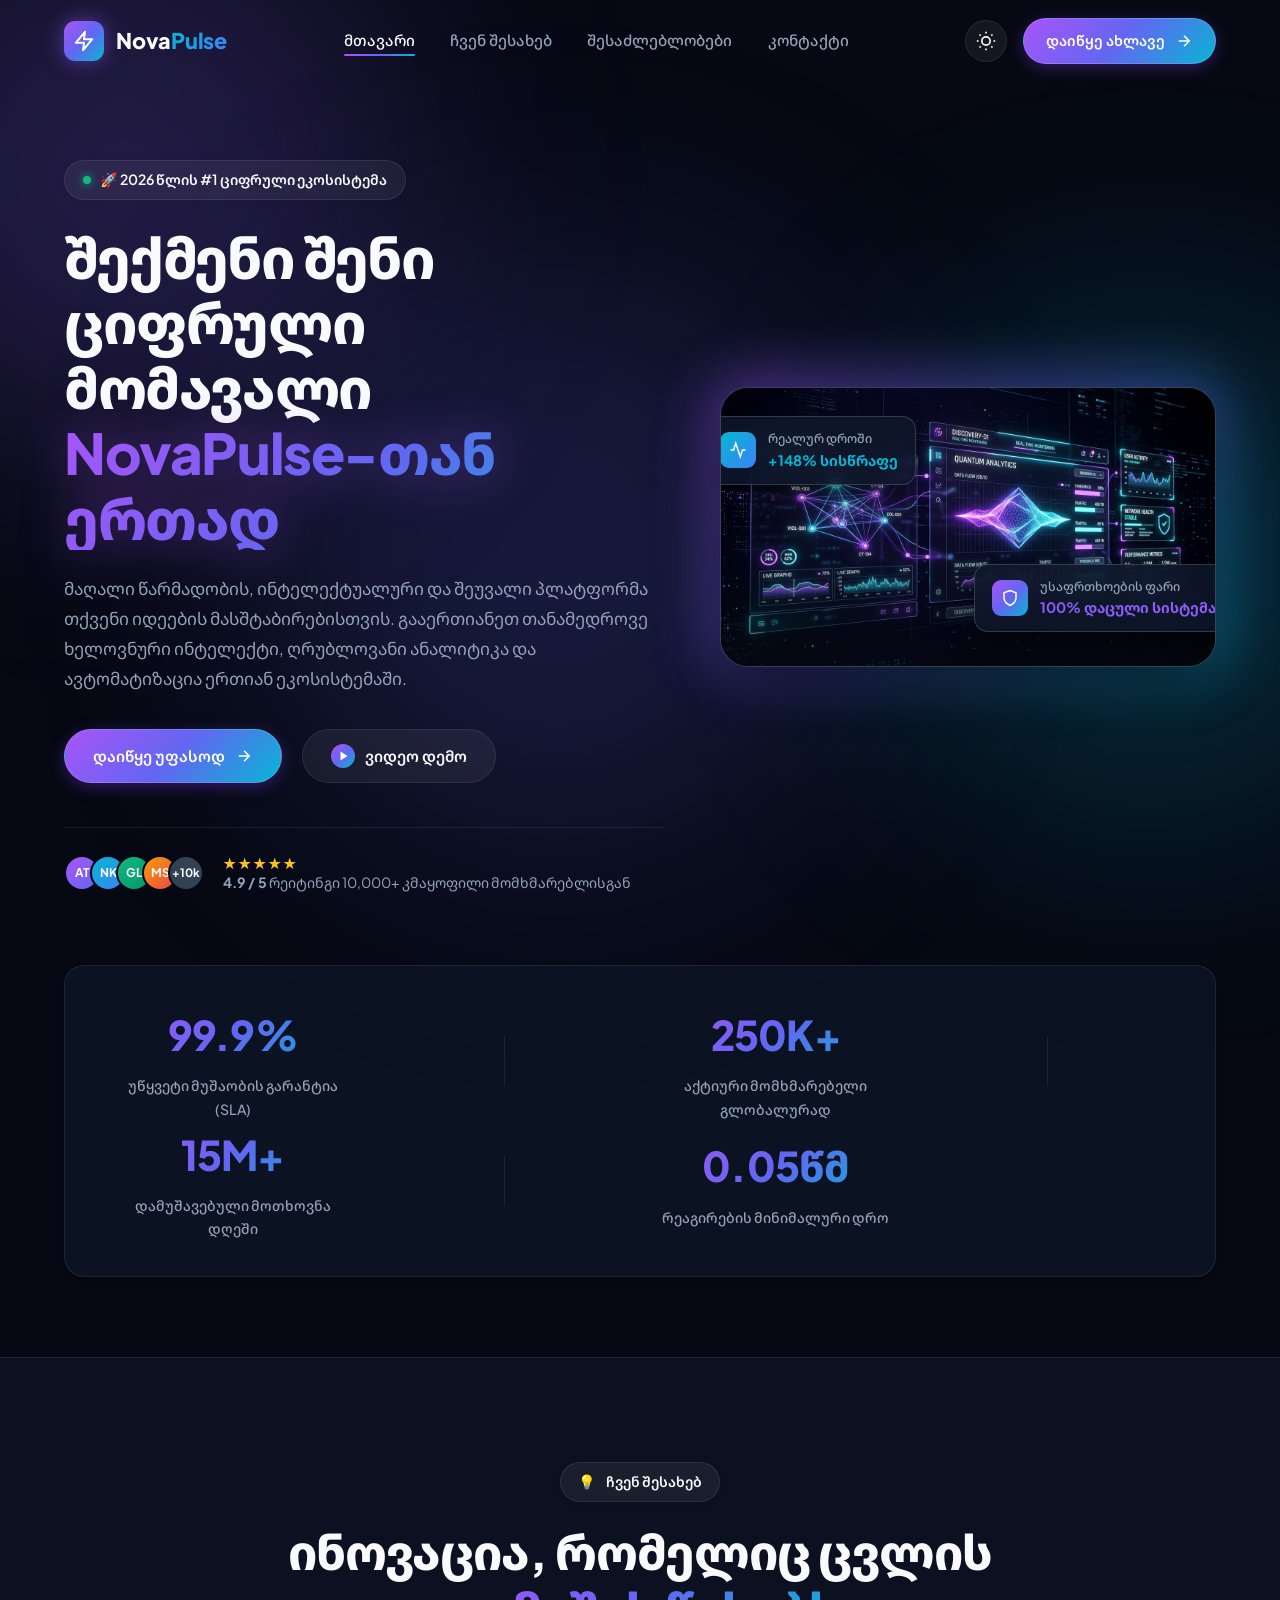
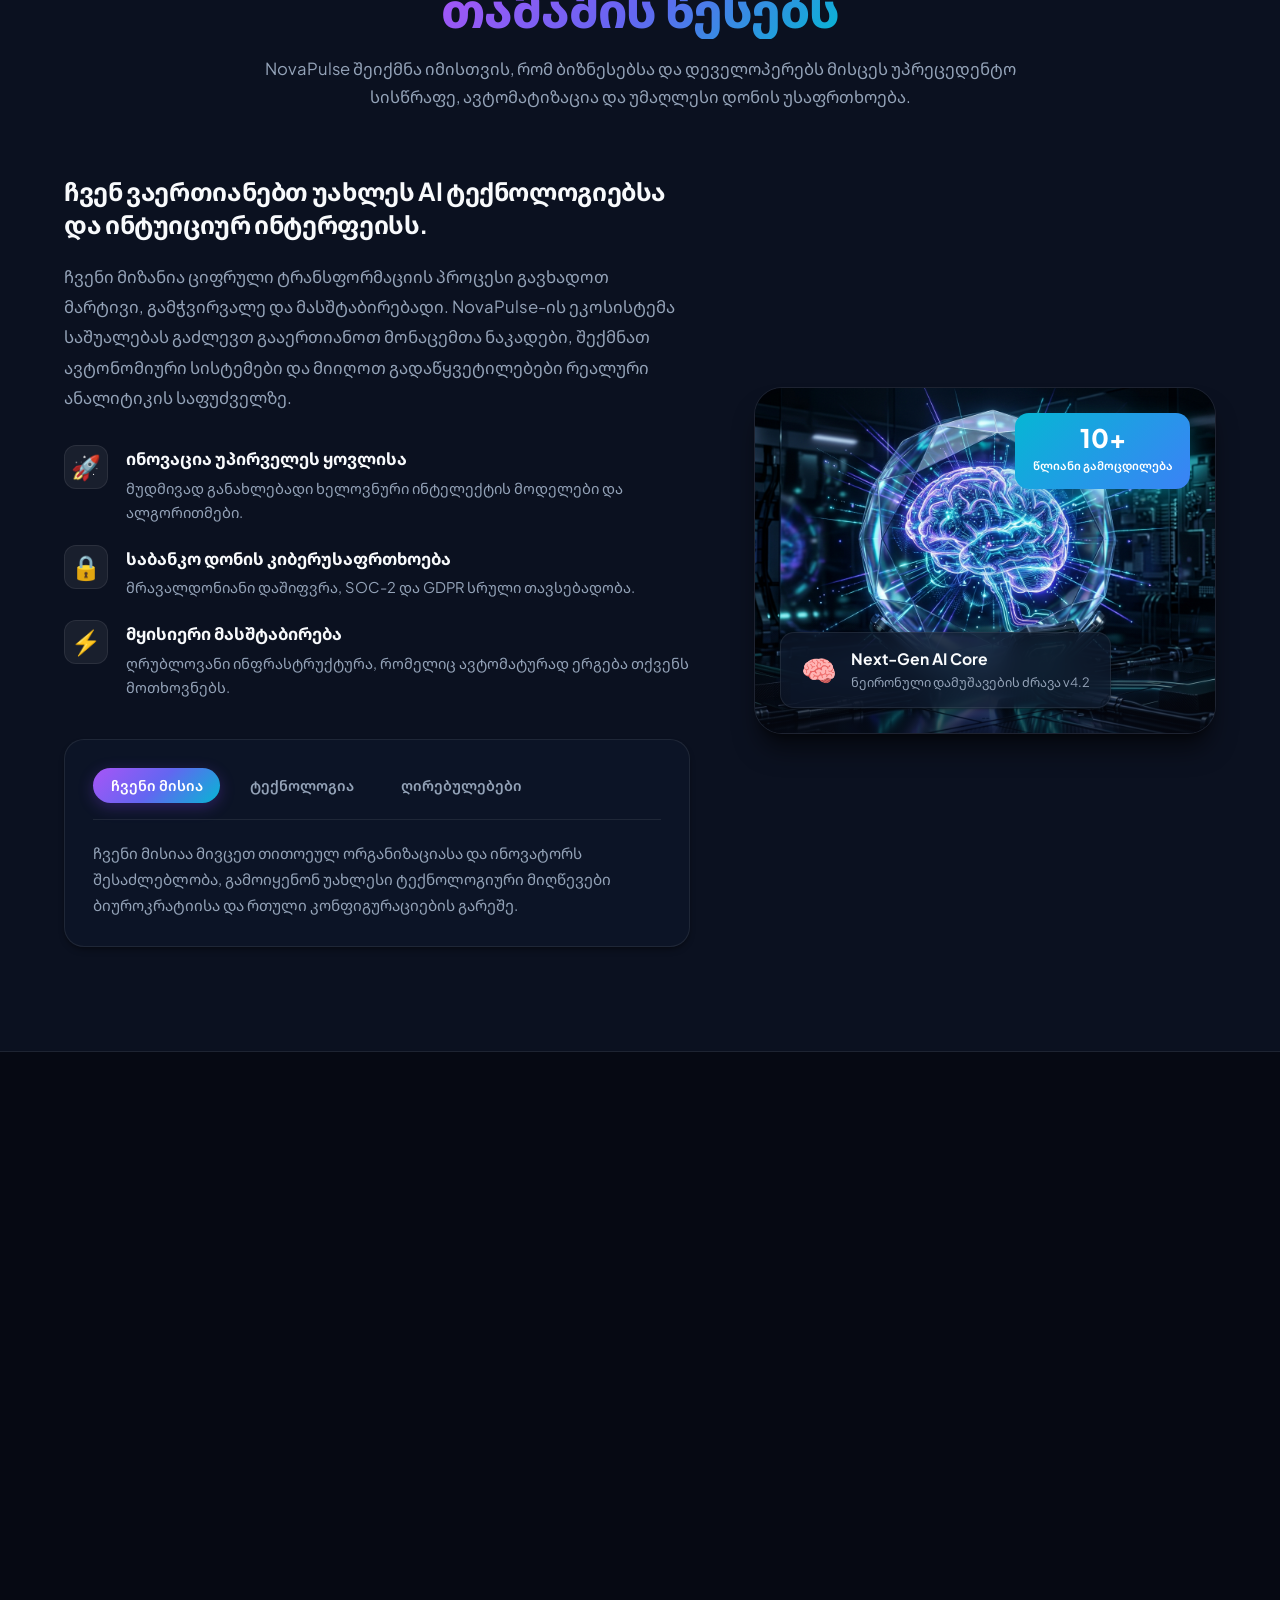
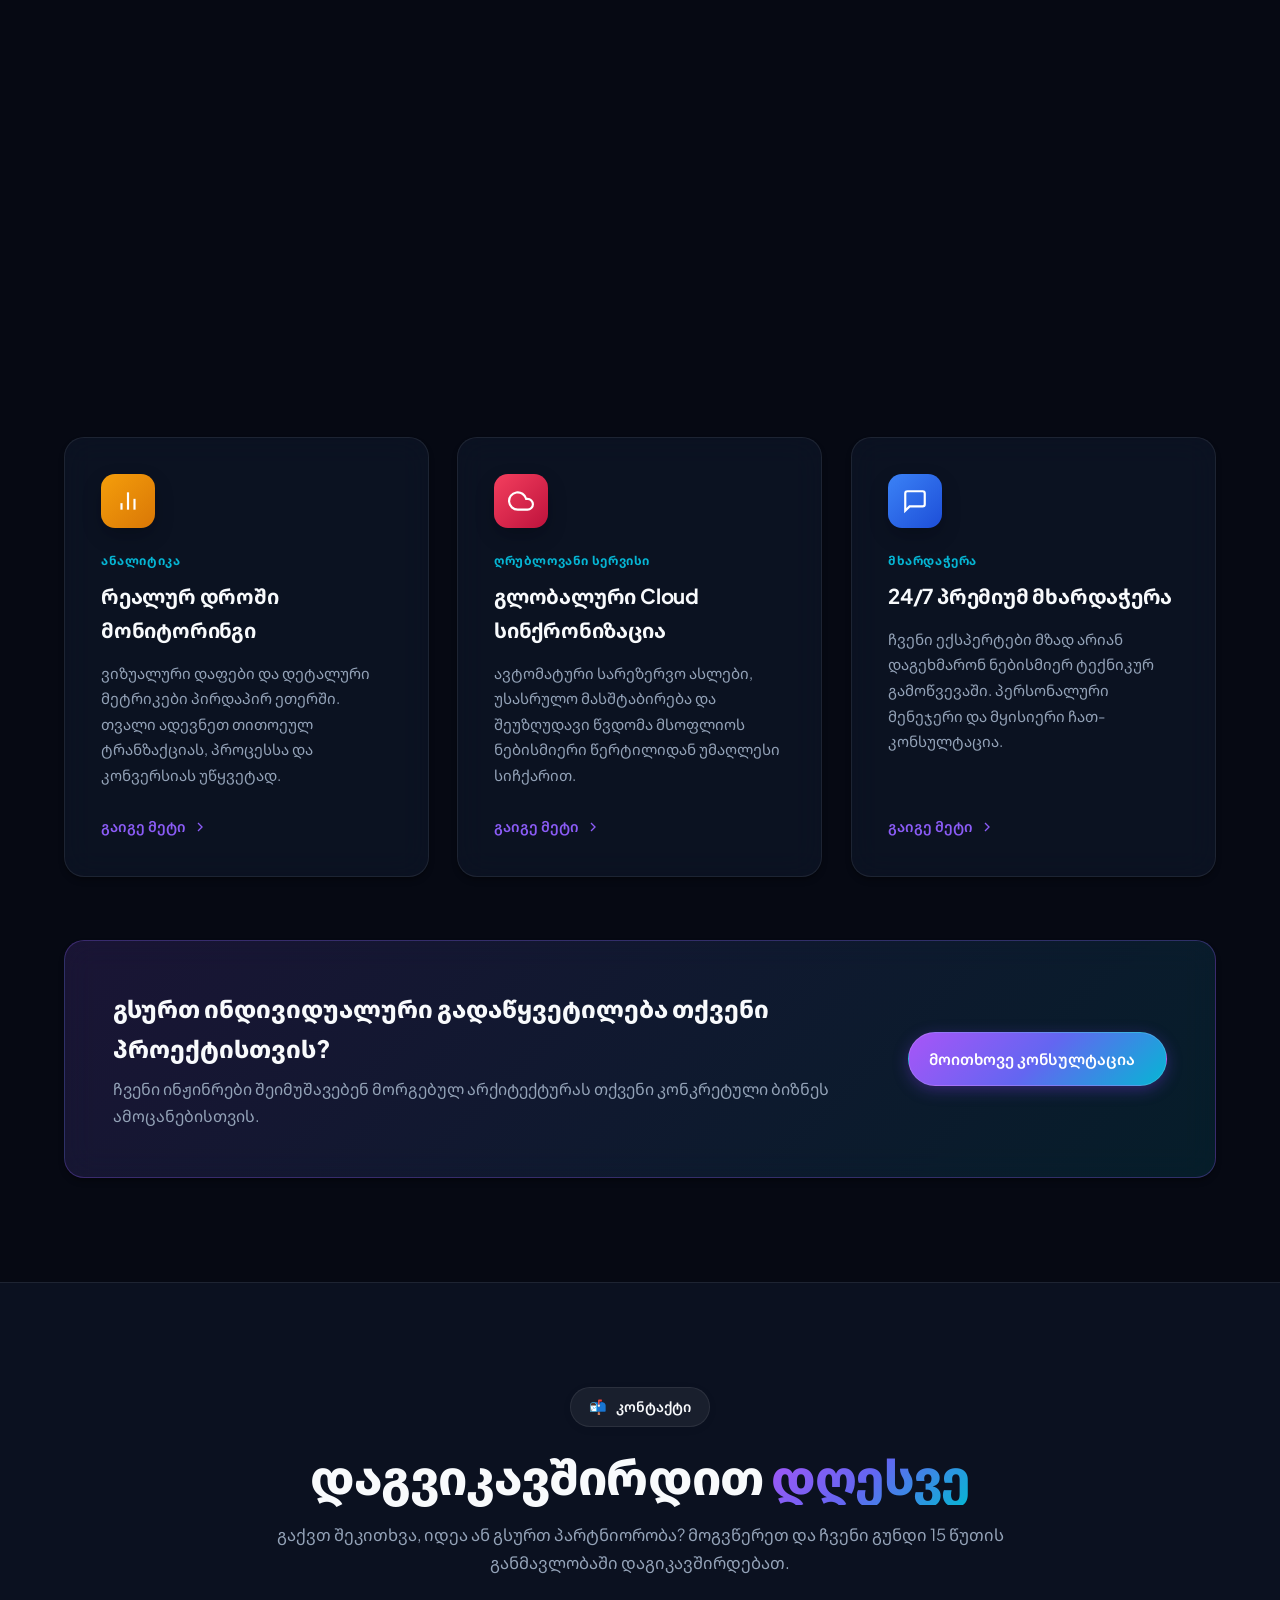
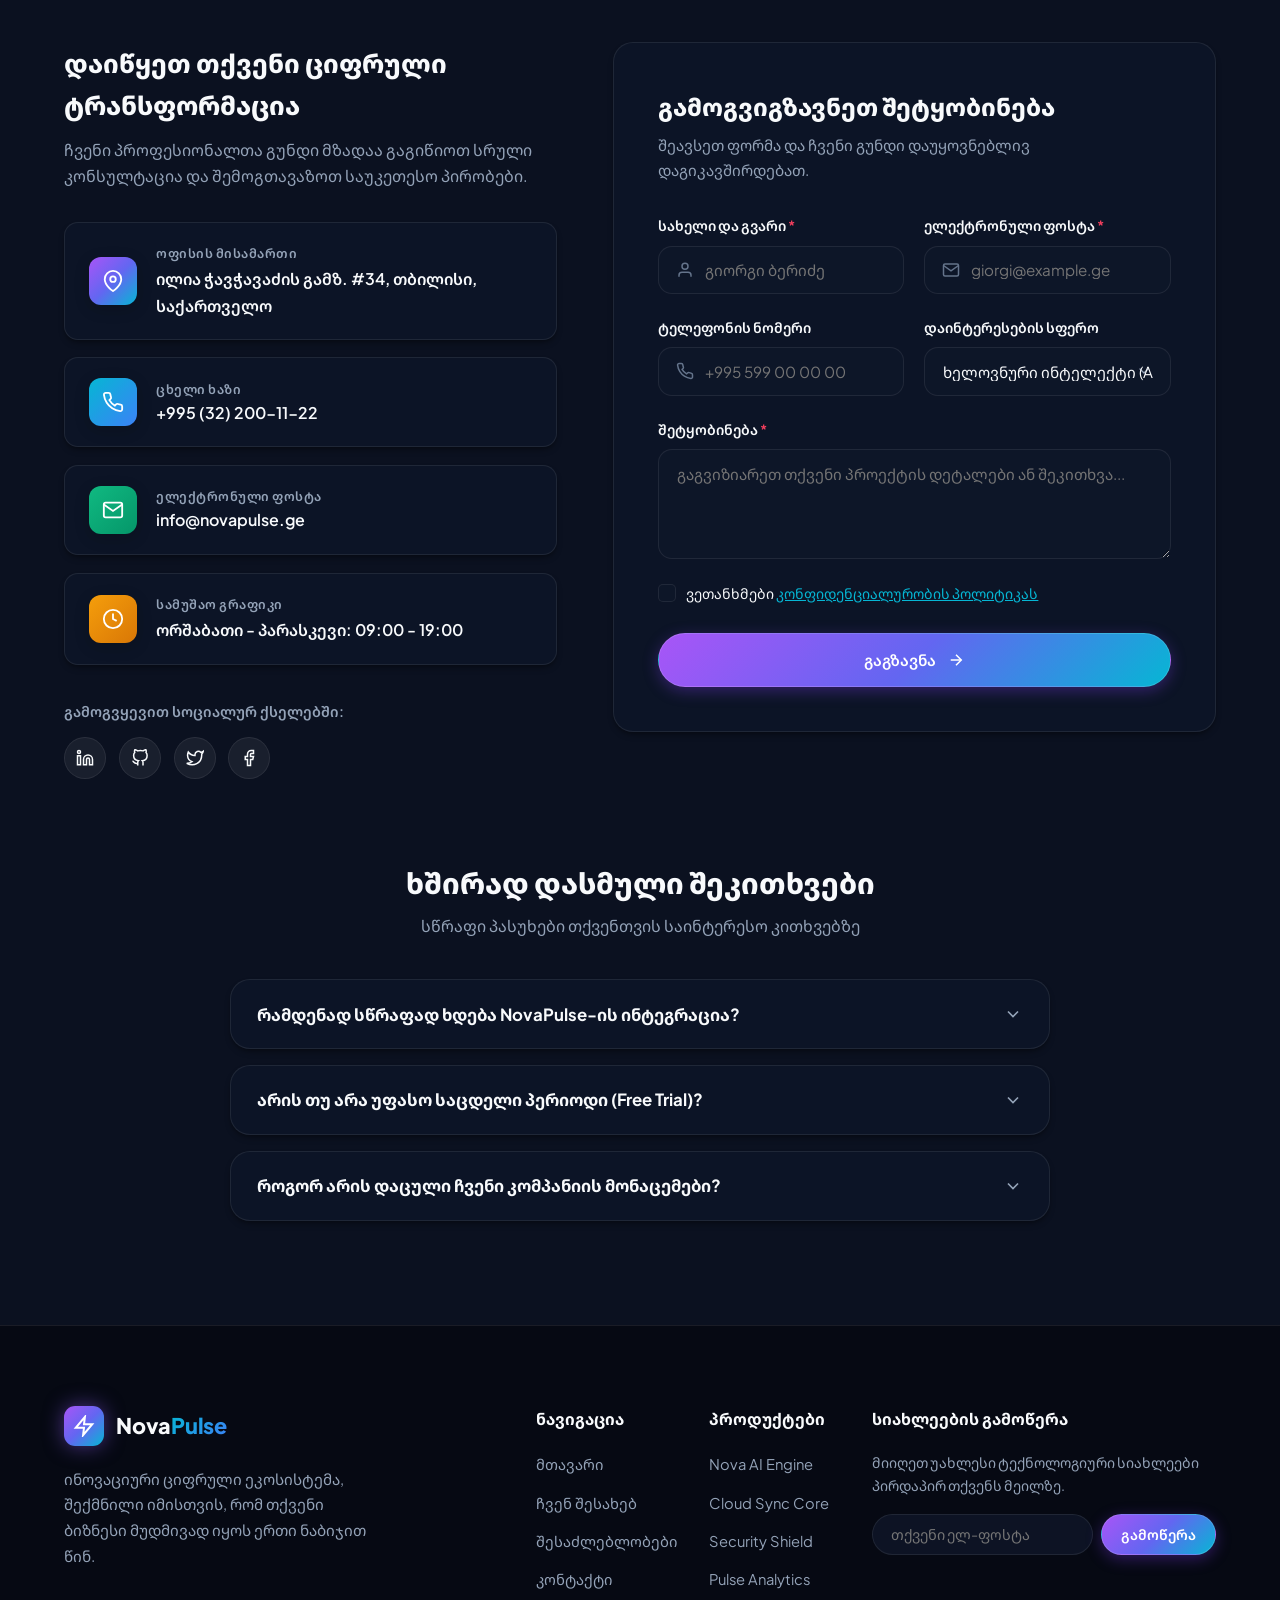
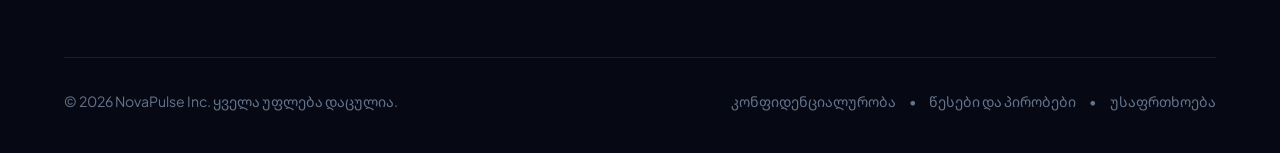
==== index.html @ 66a27eff "Add files via upload" ====
<!DOCTYPE html>
<html lang="ka" data-theme="dark">
<head>
  <meta charset="UTF-8">
  <meta name="viewport" content="width=device-width, initial-scale=1.0">
  <title>NovaPulse — ინოვაციური ციფრული ტექნოლოგიების პლატფორმა</title>
  <meta name="description" content="NovaPulse — თანამედროვე ხელოვნური ინტელექტის, ღრუბლოვანი სერვისებისა და ციფრული ტრანსფორმაციის პლატფორმა. მიიღეთ შეუზღუდავი შესაძლებლობები თქვენი ბიზნესისთვის.">
  <meta name="keywords" content="ტექნოლოგიები, AI, ინოვაცია, ვებ დეველოპმენტი, Cloud, NovaPulse">
  <link rel="icon" href="data:image/svg+xml,<svg xmlns='http://www.w3.org/2000/svg' viewBox='0 0 100 100'><text y='.9em' font-size='90'>⚡</text></svg>">

  <!-- Google Fonts: Plus Jakarta Sans & Noto Sans Georgian -->
  <link rel="preconnect" href="https://fonts.googleapis.com">
  <link rel="preconnect" href="https://fonts.gstatic.com" crossorigin>
  <link href="https://fonts.googleapis.com/css2?family=Noto+Sans+Georgian:wght@300;400;500;600;700;800&family=Plus+Jakarta+Sans:wght@300;400;500;600;700;800&display=swap" rel="stylesheet">

  <link rel="stylesheet" href="style.css">
</head>
<body>
  <!-- Ambient Background Glow Elements -->
  <div class="ambient-glow glow-1" aria-hidden="true"></div>
  <div class="ambient-glow glow-2" aria-hidden="true"></div>
  <div class="ambient-glow glow-3" aria-hidden="true"></div>

  <!-- Navigation Bar -->
  <header class="navbar-wrapper" id="main-header">
    <nav class="navbar container" aria-label="მთავარი ნავიგაცია">
      <a href="#hero" class="brand-logo" id="brand-logo">
        <div class="logo-icon-box">
          <svg class="logo-svg" viewBox="0 0 24 24" fill="none" stroke="currentColor" stroke-width="2.2" stroke-linecap="round" stroke-linejoin="round">
            <polygon points="13 2 3 14 12 14 11 22 21 10 12 10 13 2"></polygon>
          </svg>
        </div>
        <span class="logo-text">Nova<span class="logo-gradient">Pulse</span></span>
      </a>

      <!-- Desktop Menu Links -->
      <ul class="nav-links" id="nav-links">
        <li><a href="#hero" class="nav-link active" id="nav-link-hero">მთავარი</a></li>
        <li><a href="#about" class="nav-link" id="nav-link-about">ჩვენ შესახებ</a></li>
        <li><a href="#features" class="nav-link" id="nav-link-features">შესაძლებლობები</a></li>
        <li><a href="#contact" class="nav-link" id="nav-link-contact">კონტაქტი</a></li>
      </ul>

      <!-- Navbar Actions -->
      <div class="nav-actions">
        <!-- Theme Toggle Button -->
        <button class="theme-toggle" id="theme-toggle" aria-label="თემის შეცვლა" title="დღის / ღამის რეჟიმი">
          <svg class="theme-icon sun-icon" viewBox="0 0 24 24" fill="none" stroke="currentColor" stroke-width="2">
            <circle cx="12" cy="12" r="5"></circle>
            <line x1="12" y1="1" x2="12" y2="3"></line>
            <line x1="12" y1="21" x2="12" y2="23"></line>
            <line x1="4.22" y1="4.22" x2="5.64" y2="5.64"></line>
            <line x1="18.36" y1="18.36" x2="19.78" y2="19.78"></line>
            <line x1="1" y1="12" x2="3" y2="12"></line>
            <line x1="21" y1="12" x2="23" y2="12"></line>
            <line x1="4.22" y1="19.78" x2="5.64" y2="18.36"></line>
            <line x1="18.36" y1="5.64" x2="19.78" y2="4.22"></line>
          </svg>
          <svg class="theme-icon moon-icon" viewBox="0 0 24 24" fill="none" stroke="currentColor" stroke-width="2">
            <path d="M21 12.79A9 9 0 1 1 11.21 3 7 7 0 0 0 21 12.79z"></path>
          </svg>
        </button>

        <!-- CTA Button -->
        <a href="#contact" class="btn btn-primary nav-cta" id="nav-cta-btn">
          <span>დაიწყე ახლავე</span>
          <svg class="btn-arrow" viewBox="0 0 24 24" fill="none" stroke="currentColor" stroke-width="2">
            <line x1="5" y1="12" x2="19" y2="12"></line>
            <polyline points="12 5 19 12 12 19"></polyline>
          </svg>
        </a>

        <!-- Mobile Menu Toggle Button -->
        <button class="mobile-toggle" id="mobile-toggle" aria-label="მენიუს გახსნა" aria-expanded="false">
          <span class="bar bar-1"></span>
          <span class="bar bar-2"></span>
          <span class="bar bar-3"></span>
        </button>
      </div>
    </nav>

    <!-- Mobile Drawer Navigation -->
    <div class="mobile-menu-drawer" id="mobile-menu-drawer" aria-hidden="true">
      <ul class="mobile-nav-links">
        <li><a href="#hero" class="mobile-nav-link" id="mob-link-hero">მთავარი</a></li>
        <li><a href="#about" class="mobile-nav-link" id="mob-link-about">ჩვენ შესახებ</a></li>
        <li><a href="#features" class="mobile-nav-link" id="mob-link-features">შესაძლებლობები</a></li>
        <li><a href="#contact" class="mobile-nav-link" id="mob-link-contact">კონტაქტი</a></li>
      </ul>
      <div class="mobile-drawer-footer">
        <a href="#contact" class="btn btn-primary w-full" id="mob-cta-btn">დაიწყე ახლავე</a>
      </div>
    </div>
  </header>

  <main>
    <!-- HERO SECTION -->
    <section class="section hero-section" id="hero">
      <div class="container hero-container">
        <!-- Hero Content (Left) -->
        <div class="hero-content reveal-fade-up">
          <div class="badge hero-badge">
            <span class="badge-pulse"></span>
            <span class="badge-text">🚀 2026 წლის #1 ციფრული ეკოსისტემა</span>
          </div>

          <h1 class="hero-title">
            შექმენი შენი ციფრული მომავალი 
            <span class="gradient-text text-glow">NovaPulse-თან ერთად</span>
          </h1>

          <p class="hero-subtitle">
            მაღალი წარმადობის, ინტელექტუალური და შეუვალი პლატფორმა თქვენი იდეების მასშტაბირებისთვის. გააერთიანეთ თანამედროვე ხელოვნური ინტელექტი, ღრუბლოვანი ანალიტიკა და ავტომატიზაცია ერთიან ეკოსისტემაში.
          </p>

          <div class="hero-buttons">
            <a href="#contact" class="btn btn-primary btn-glow" id="hero-primary-cta">
              <span>დაიწყე უფასოდ</span>
              <svg class="btn-arrow" viewBox="0 0 24 24" fill="none" stroke="currentColor" stroke-width="2">
                <line x1="5" y1="12" x2="19" y2="12"></line>
                <polyline points="12 5 19 12 12 19"></polyline>
              </svg>
            </a>
            <button class="btn btn-secondary" id="open-demo-modal" aria-label="ვიდეო დემოს ნახვა">
              <span class="play-icon-box">
                <svg viewBox="0 0 24 24" fill="currentColor">
                  <polygon points="5 3 19 12 5 21 5 3"></polygon>
                </svg>
              </span>
              <span>ვიდეო დემო</span>
            </button>
          </div>

          <!-- Social Proof / Reviews -->
          <div class="hero-trust">
            <div class="user-avatars">
              <div class="avatar" style="background: linear-gradient(135deg, #a855f7, #6366f1);">AT</div>
              <div class="avatar" style="background: linear-gradient(135deg, #06b6d4, #3b82f6);">NK</div>
              <div class="avatar" style="background: linear-gradient(135deg, #10b981, #059669);">GL</div>
              <div class="avatar" style="background: linear-gradient(135deg, #f59e0b, #ef4444);">MS</div>
              <div class="avatar avatar-count">+10k</div>
            </div>
            <div class="trust-text">
              <div class="stars">★★★★★</div>
              <span><strong>4.9 / 5</strong> რეიტინგი 10,000+ კმაყოფილი მომხმარებლისგან</span>
            </div>
          </div>
        </div>

        <!-- Hero Visual (Right) -->
        <div class="hero-visual reveal-fade-up" style="animation-delay: 0.2s;">
          <div class="visual-card-wrapper tilt-card" id="hero-tilt-card">
            <div class="visual-card-glow"></div>
            <div class="visual-card-inner">
              <img src="assets/hero.jpg" alt="NovaPulse 3D Dashboard Preview" class="hero-img" loading="eager">
              <div class="visual-overlay"></div>

              <!-- Floating UI Badges -->
              <div class="floating-badge badge-top-left pulse-subtle">
                <div class="badge-icon-wrap bg-cyan">
                  <svg viewBox="0 0 24 24" fill="none" stroke="currentColor" stroke-width="2">
                    <polyline points="22 12 18 12 15 21 9 3 6 12 2 12"></polyline>
                  </svg>
                </div>
                <div>
                  <div class="f-title">რეალურ დროში</div>
                  <div class="f-desc text-cyan">+148% სისწრაფე</div>
                </div>
              </div>

              <div class="floating-badge badge-bottom-right pulse-subtle" style="animation-delay: 1.5s;">
                <div class="badge-icon-wrap bg-violet">
                  <svg viewBox="0 0 24 24" fill="none" stroke="currentColor" stroke-width="2">
                    <path d="M12 22s8-4 8-10V5l-8-3-8 3v7c0 6 8 10 8 10z"></path>
                  </svg>
                </div>
                <div>
                  <div class="f-title">უსაფრთხოების ფარი</div>
                  <div class="f-desc text-violet">100% დაცული სისტემა</div>
                </div>
              </div>
            </div>
          </div>
        </div>
      </div>

      <!-- Hero Statistics Bar -->
      <div class="container hero-stats-wrapper reveal-fade-up">
        <div class="stats-grid glass-card">
          <div class="stat-item">
            <div class="stat-number" data-target="99.9" data-suffix="%">0%</div>
            <div class="stat-label">უწყვეტი მუშაობის გარანტია (SLA)</div>
          </div>
          <div class="stat-divider"></div>
          <div class="stat-item">
            <div class="stat-number" data-target="250" data-suffix="K+">0</div>
            <div class="stat-label">აქტიური მომხმარებელი გლობალურად</div>
          </div>
          <div class="stat-divider"></div>
          <div class="stat-item">
            <div class="stat-number" data-target="15" data-suffix="M+">0</div>
            <div class="stat-label">დამუშავებული მოთხოვნა დღეში</div>
          </div>
          <div class="stat-divider"></div>
          <div class="stat-item">
            <div class="stat-number" data-target="0.05" data-suffix="წმ">0</div>
            <div class="stat-label">რეაგირების მინიმალური დრო</div>
          </div>
        </div>
      </div>
    </section>

    <!-- ABOUT SECTION -->
    <section class="section about-section" id="about">
      <div class="container">
        <!-- Section Header -->
        <div class="section-header text-center reveal-fade-up">
          <div class="badge">
            <span class="badge-icon">💡</span>
            <span>ჩვენ შესახებ</span>
          </div>
          <h2 class="section-title">
            ინოვაცია, რომელიც ცვლის <span class="gradient-text">თამაშის წესებს</span>
          </h2>
          <p class="section-subtitle">
            NovaPulse შეიქმნა იმისთვის, რომ ბიზნესებსა და დეველოპერებს მისცეს უპრეცედენტო სისწრაფე, ავტომატიზაცია და უმაღლესი დონის უსაფრთხოება.
          </p>
        </div>

        <div class="about-grid">
          <!-- Left: Story & Interactive Tabs -->
          <div class="about-content reveal-fade-up">
            <h3 class="about-lead">
              ჩვენ ვაერთიანებთ უახლეს AI ტექნოლოგიებსა და ინტუიციურ ინტერფეისს.
            </h3>
            <p class="about-paragraph">
              ჩვენი მიზანია ციფრული ტრანსფორმაციის პროცესი გავხადოთ მარტივი, გამჭვირვალე და მასშტაბირებადი. NovaPulse-ის ეკოსისტემა საშუალებას გაძლევთ გააერთიანოთ მონაცემთა ნაკადები, შექმნათ ავტონომიური სისტემები და მიიღოთ გადაწყვეტილებები რეალური ანალიტიკის საფუძველზე.
            </p>

            <!-- Feature Points Pill List -->
            <div class="about-pillars">
              <div class="pillar-item">
                <div class="pillar-icon">🚀</div>
                <div>
                  <div class="pillar-title">ინოვაცია უპირველეს ყოვლისა</div>
                  <div class="pillar-desc">მუდმივად განახლებადი ხელოვნური ინტელექტის მოდელები და ალგორითმები.</div>
                </div>
              </div>

              <div class="pillar-item">
                <div class="pillar-icon">🔒</div>
                <div>
                  <div class="pillar-title">საბანკო დონის კიბერუსაფრთხოება</div>
                  <div class="pillar-desc">მრავალდონიანი დაშიფვრა, SOC-2 და GDPR სრული თავსებადობა.</div>
                </div>
              </div>

              <div class="pillar-item">
                <div class="pillar-icon">⚡</div>
                <div>
                  <div class="pillar-title">მყისიერი მასშტაბირება</div>
                  <div class="pillar-desc">ღრუბლოვანი ინფრასტრუქტურა, რომელიც ავტომატურად ერგება თქვენს მოთხოვნებს.</div>
                </div>
              </div>
            </div>

            <!-- Interactive Tab Box -->
            <div class="about-tabs-box glass-card">
              <div class="tab-buttons" role="tablist">
                <button class="tab-btn active" data-tab="mission" role="tab" id="tab-btn-mission">ჩვენი მისია</button>
                <button class="tab-btn" data-tab="tech" role="tab" id="tab-btn-tech">ტექნოლოგია</button>
                <button class="tab-btn" data-tab="values" role="tab" id="tab-btn-values">ღირებულებები</button>
              </div>

              <div class="tab-content active" id="tab-content-mission" role="tabpanel">
                <p>ჩვენი მისიაა მივცეთ თითოეულ ორგანიზაციასა და ინოვატორს შესაძლებლობა, გამოიყენონ უახლესი ტექნოლოგიური მიღწევები ბიუროკრატიისა და რთული კონფიგურაციების გარეშე.</p>
              </div>
              <div class="tab-content" id="tab-content-tech" role="tabpanel">
                <p>NovaPulse დაფუძნებულია მიკროსერვისულ, დეცენტრალიზებულ არქიტექტურაზე, თანამედროვე მანქანურ სწავლებასა და ულტრა-დაბალი დაყოვნების ქსელებზე (Edge Computing).</p>
              </div>
              <div class="tab-content" id="tab-content-values" role="tabpanel">
                <p>გამჭვირვალობა, მომხმარებელზე ორიენტირებულობა და უწყვეტი სწრაფვა სრულყოფილებისკენ — ეს არის ის ძირითადი ფუნდამენტი, რომელზეც ვაშენებთ ჩვენს პროდუქტს.</p>
              </div>
            </div>
          </div>

          <!-- Right: Visual Showcase -->
          <div class="about-visual reveal-fade-up" style="animation-delay: 0.25s;">
            <div class="about-card-wrapper tilt-card" id="about-tilt-card">
              <div class="about-image-frame">
                <img src="assets/about.jpg" alt="NovaPulse AI Core Architecture" class="about-img" loading="lazy">
                <div class="about-img-overlay"></div>

                <!-- Floating Info Widget -->
                <div class="about-floating-card glass-card">
                  <div class="card-icon-accent">🧠</div>
                  <div>
                    <div class="afc-number">Next-Gen AI Core</div>
                    <div class="afc-text">ნეირონული დამუშავების ძრავა v4.2</div>
                  </div>
                </div>

                <div class="experience-badge">
                  <span class="exp-num">10+</span>
                  <span class="exp-txt">წლიანი გამოცდილება</span>
                </div>
              </div>
            </div>
          </div>
        </div>
      </div>
    </section>

    <!-- FEATURES SECTION -->
    <section class="section features-section" id="features">
      <div class="container">
        <!-- Section Header -->
        <div class="section-header text-center reveal-fade-up">
          <div class="badge">
            <span class="badge-icon">⚡</span>
            <span>შესაძლებლობები</span>
          </div>
          <h2 class="section-title">
            ყველაფერი, რაც გჭირდებათ <span class="gradient-text">სრული კონტროლისთვის</span>
          </h2>
          <p class="section-subtitle">
            აღმოაჩინეთ ინსტრუმენტების სრული ნაკრები, რომელიც შექმნილია თქვენი სამუშაო პროცესების მაქსიმალური ავტომატიზაციისა და ზრდისთვის.
          </p>

          <!-- Category Filter Tabs -->
          <div class="filter-tabs" id="feature-filters">
            <button class="filter-btn active" data-filter="all">ყველა ფუნქცია</button>
            <button class="filter-btn" data-filter="ai">ხელოვნური ინტელექტი</button>
            <button class="filter-btn" data-filter="security">უსაფრთხოება</button>
            <button class="filter-btn" data-filter="performance">წარმადობა</button>
          </div>
        </div>

        <!-- Features Grid -->
        <div class="features-grid" id="features-grid">
          <!-- Feature 1 -->
          <div class="feature-card glass-card reveal-fade-up tilt-card" data-category="performance">
            <div class="feature-icon-wrapper f-icon-cyan">
              <svg viewBox="0 0 24 24" fill="none" stroke="currentColor" stroke-width="2">
                <polygon points="13 2 3 14 12 14 11 22 21 10 12 10 13 2"></polygon>
              </svg>
            </div>
            <span class="feature-tag">წარმადობა</span>
            <h3 class="feature-title">ულტრა-სწრაფი წარმადობა</h3>
            <p class="feature-description">
              მონაცემთა მყისიერი დამუშავება და რეაგირების დრო 0.05 წამში. ოპტიმიზებული არქიტექტურა უზრუნველყოფს მაქსიმალურ სიჩქარეს ნებისმიერი დატვირთვისას.
            </p>
            <div class="feature-footer">
              <button class="feature-learn-more" data-feature="performance">
                <span>გაიგე მეტი</span>
                <svg viewBox="0 0 24 24" fill="none" stroke="currentColor" stroke-width="2"><polyline points="9 18 15 12 9 6"></polyline></svg>
              </button>
            </div>
          </div>

          <!-- Feature 2 -->
          <div class="feature-card glass-card reveal-fade-up tilt-card" data-category="security" style="animation-delay: 0.1s;">
            <div class="feature-icon-wrapper f-icon-emerald">
              <svg viewBox="0 0 24 24" fill="none" stroke="currentColor" stroke-width="2">
                <path d="M12 22s8-4 8-10V5l-8-3-8 3v7c0 6 8 10 8 10z"></path>
              </svg>
            </div>
            <span class="feature-tag">უსაფრთხოება</span>
            <h3 class="feature-title">საბანკო დონის დაცვა</h3>
            <p class="feature-description">
              ენდ-თუ-ენდ 256-ბიტიანი დაშიფვრა, მრავალფაქტორიანი ავთენტიფიკაცია და 24/7 კიბერუსაფრთხოების მონიტორინგი საფრთხეებისგან თავდასაცავად.
            </p>
            <div class="feature-footer">
              <button class="feature-learn-more" data-feature="security">
                <span>გაიგე მეტი</span>
                <svg viewBox="0 0 24 24" fill="none" stroke="currentColor" stroke-width="2"><polyline points="9 18 15 12 9 6"></polyline></svg>
              </button>
            </div>
          </div>

          <!-- Feature 3 -->
          <div class="feature-card glass-card reveal-fade-up tilt-card" data-category="ai" style="animation-delay: 0.2s;">
            <div class="feature-icon-wrapper f-icon-violet">
              <svg viewBox="0 0 24 24" fill="none" stroke="currentColor" stroke-width="2">
                <path d="M12 2a10 10 0 1 0 10 10A10 10 0 0 0 12 2zm0 18a8 8 0 1 1 8-8 8 8 0 0 1-8 8z"></path>
                <path d="M12 6a6 6 0 0 0-6 6c0 1.9 1 3.5 2.5 4.5"></path>
              </svg>
            </div>
            <span class="feature-tag">AI ინტელექტი</span>
            <h3 class="feature-title">ჭკვიანი AI ავტომატიზაცია</h3>
            <p class="feature-description">
              თვითგანვითარებადი ალგორითმები, რომლებიც ავტომატურად ასრულებენ რუტინულ დავალებებს და ზოგავენ თქვენი გუნდის დროს 70%-ით.
            </p>
            <div class="feature-footer">
              <button class="feature-learn-more" data-feature="ai">
                <span>გაიგე მეტი</span>
                <svg viewBox="0 0 24 24" fill="none" stroke="currentColor" stroke-width="2"><polyline points="9 18 15 12 9 6"></polyline></svg>
              </button>
            </div>
          </div>

          <!-- Feature 4 -->
          <div class="feature-card glass-card reveal-fade-up tilt-card" data-category="performance" style="animation-delay: 0.3s;">
            <div class="feature-icon-wrapper f-icon-amber">
              <svg viewBox="0 0 24 24" fill="none" stroke="currentColor" stroke-width="2">
                <line x1="18" y1="20" x2="18" y2="10"></line>
                <line x1="12" y1="20" x2="12" y2="4"></line>
                <line x1="6" y1="20" x2="6" y2="14"></line>
              </svg>
            </div>
            <span class="feature-tag">ანალიტიკა</span>
            <h3 class="feature-title">რეალურ დროში მონიტორინგი</h3>
            <p class="feature-description">
              ვიზუალური დაფები და დეტალური მეტრიკები პირდაპირ ეთერში. თვალი ადევნეთ თითოეულ ტრანზაქციას, პროცესსა და კონვერსიას უწყვეტად.
            </p>
            <div class="feature-footer">
              <button class="feature-learn-more" data-feature="analytics">
                <span>გაიგე მეტი</span>
                <svg viewBox="0 0 24 24" fill="none" stroke="currentColor" stroke-width="2"><polyline points="9 18 15 12 9 6"></polyline></svg>
              </button>
            </div>
          </div>

          <!-- Feature 5 -->
          <div class="feature-card glass-card reveal-fade-up tilt-card" data-category="ai" style="animation-delay: 0.4s;">
            <div class="feature-icon-wrapper f-icon-rose">
              <svg viewBox="0 0 24 24" fill="none" stroke="currentColor" stroke-width="2">
                <path d="M18 10h-1.26A8 8 0 1 0 9 20h9a5 5 0 0 0 0-10z"></path>
              </svg>
            </div>
            <span class="feature-tag">ღრუბლოვანი სერვისი</span>
            <h3 class="feature-title">გლობალური Cloud სინქრონიზაცია</h3>
            <p class="feature-description">
              ავტომატური სარეზერვო ასლები, უსასრულო მასშტაბირება და შეუზღუდავი წვდომა მსოფლიოს ნებისმიერი წერტილიდან უმაღლესი სიჩქარით.
            </p>
            <div class="feature-footer">
              <button class="feature-learn-more" data-feature="cloud">
                <span>გაიგე მეტი</span>
                <svg viewBox="0 0 24 24" fill="none" stroke="currentColor" stroke-width="2"><polyline points="9 18 15 12 9 6"></polyline></svg>
              </button>
            </div>
          </div>

          <!-- Feature 6 -->
          <div class="feature-card glass-card reveal-fade-up tilt-card" data-category="security" style="animation-delay: 0.5s;">
            <div class="feature-icon-wrapper f-icon-blue">
              <svg viewBox="0 0 24 24" fill="none" stroke="currentColor" stroke-width="2">
                <path d="M21 15a2 2 0 0 1-2 2H7l-4 4V5a2 2 0 0 1 2-2h14a2 2 0 0 1 2 2z"></path>
              </svg>
            </div>
            <span class="feature-tag">მხარდაჭერა</span>
            <h3 class="feature-title">24/7 პრემიუმ მხარდაჭერა</h3>
            <p class="feature-description">
              ჩვენი ექსპერტები მზად არიან დაგეხმარონ ნებისმიერ ტექნიკურ გამოწვევაში. პერსონალური მენეჯერი და მყისიერი ჩათ-კონსულტაცია.
            </p>
            <div class="feature-footer">
              <button class="feature-learn-more" data-feature="support">
                <span>გაიგე მეტი</span>
                <svg viewBox="0 0 24 24" fill="none" stroke="currentColor" stroke-width="2"><polyline points="9 18 15 12 9 6"></polyline></svg>
              </button>
            </div>
          </div>
        </div>

        <!-- Extra Feature Callout Banner -->
        <div class="feature-cta-banner glass-card reveal-fade-up">
          <div class="cta-banner-content">
            <h3 class="cta-banner-title">გსურთ ინდივიდუალური გადაწყვეტილება თქვენი პროექტისთვის?</h3>
            <p class="cta-banner-text">ჩვენი ინჟინრები შეიმუშავებენ მორგებულ არქიტექტურას თქვენი კონკრეტული ბიზნეს ამოცანებისთვის.</p>
          </div>
          <a href="#contact" class="btn btn-primary btn-glow">
            <span>მოითხოვე კონსულტაცია</span>
            <svg class="btn-arrow" viewBox="0 0 24 24" fill="none" stroke="currentColor" stroke-width="2">
              <line x1="5" y1="12" x2="19" y2="12"></line>
              <polyline points="12 5 19 12 12 19"></polyline>
            </svg>
          </a>
        </div>
      </div>
    </section>

    <!-- CONTACT SECTION (CONECT) -->
    <section class="section contact-section" id="contact">
      <div class="container">
        <!-- Section Header -->
        <div class="section-header text-center reveal-fade-up">
          <div class="badge">
            <span class="badge-icon">📬</span>
            <span>კონტაქტი</span>
          </div>
          <h2 class="section-title">
            დაგვიკავშირდით <span class="gradient-text">დღესვე</span>
          </h2>
          <p class="section-subtitle">
            გაქვთ შეკითხვა, იდეა ან გსურთ პარტნიორობა? მოგვწერეთ და ჩვენი გუნდი 15 წუთის განმავლობაში დაგიკავშირდებათ.
          </p>
        </div>

        <div class="contact-grid">
          <!-- Left: Contact Details & Info Cards -->
          <div class="contact-info-col reveal-fade-up">
            <div class="contact-info-intro">
              <h3>დაიწყეთ თქვენი ციფრული ტრანსფორმაცია</h3>
              <p>ჩვენი პროფესიონალთა გუნდი მზადაა გაგიწიოთ სრული კონსულტაცია და შემოგთავაზოთ საუკეთესო პირობები.</p>
            </div>

            <div class="contact-cards-list">
              <!-- Info Card 1: Address -->
              <div class="contact-item-card glass-card">
                <div class="contact-icon-box bg-violet">
                  <svg viewBox="0 0 24 24" fill="none" stroke="currentColor" stroke-width="2">
                    <path d="M21 10c0 7-9 13-9 13s-9-6-9-13a9 9 0 0 1 18 0z"></path>
                    <circle cx="12" cy="10" r="3"></circle>
                  </svg>
                </div>
                <div class="contact-item-details">
                  <span class="c-label">ოფისის მისამართი</span>
                  <p class="c-val">ილია ჭავჭავაძის გამზ. #34, თბილისი, საქართველო</p>
                </div>
              </div>

              <!-- Info Card 2: Phone -->
              <div class="contact-item-card glass-card">
                <div class="contact-icon-box bg-cyan">
                  <svg viewBox="0 0 24 24" fill="none" stroke="currentColor" stroke-width="2">
                    <path d="M22 16.92v3a2 2 0 0 1-2.18 2 19.79 19.79 0 0 1-8.63-3.07 19.5 19.5 0 0 1-6-6 19.79 19.79 0 0 1-3.07-8.67A2 2 0 0 1 4.11 2h3a2 2 0 0 1 2 1.72 12.84 12.84 0 0 0 .7 2.81 2 2 0 0 1-.45 2.11L8.09 9.91a16 16 0 0 0 6 6l1.27-1.27a2 2 0 0 1 2.11-.45 12.84 12.84 0 0 0 2.81.7A2 2 0 0 1 22 16.92z"></path>
                  </svg>
                </div>
                <div class="contact-item-details">
                  <span class="c-label">ცხელი ხაზი</span>
                  <a href="tel:+995322001122" class="c-val hover-link">+995 (32) 200-11-22</a>
                </div>
              </div>

              <!-- Info Card 3: Email -->
              <div class="contact-item-card glass-card">
                <div class="contact-icon-box bg-emerald">
                  <svg viewBox="0 0 24 24" fill="none" stroke="currentColor" stroke-width="2">
                    <path d="M4 4h16c1.1 0 2 .9 2 2v12c0 1.1-.9 2-2 2H4c-1.1 0-2-.9-2-2V6c0-1.1.9-2 2-2z"></path>
                    <polyline points="22,6 12,13 2,6"></polyline>
                  </svg>
                </div>
                <div class="contact-item-details">
                  <span class="c-label">ელექტრონული ფოსტა</span>
                  <a href="mailto:info@novapulse.ge" class="c-val hover-link">info@novapulse.ge</a>
                </div>
              </div>

              <!-- Info Card 4: Hours -->
              <div class="contact-item-card glass-card">
                <div class="contact-icon-box bg-amber">
                  <svg viewBox="0 0 24 24" fill="none" stroke="currentColor" stroke-width="2">
                    <circle cx="12" cy="12" r="10"></circle>
                    <polyline points="12 6 12 12 16 14"></polyline>
                  </svg>
                </div>
                <div class="contact-item-details">
                  <span class="c-label">სამუშაო გრაფიკი</span>
                  <p class="c-val">ორშაბათი - პარასკევი: 09:00 - 19:00</p>
                </div>
              </div>
            </div>

            <!-- Social Media Handles -->
            <div class="social-links-box">
              <span class="social-title">გამოგვყევით სოციალურ ქსელებში:</span>
              <div class="social-icons">
                <a href="#" class="social-btn" aria-label="LinkedIn" title="LinkedIn">
                  <svg viewBox="0 0 24 24" fill="none" stroke="currentColor" stroke-width="2"><path d="M16 8a6 6 0 0 1 6 6v7h-4v-7a2 2 0 0 0-2-2 2 2 0 0 0-2 2v7h-4v-7a6 6 0 0 1 6-6z"></path><rect x="2" y="9" width="4" height="12"></rect><circle cx="4" cy="4" r="2"></circle></svg>
                </a>
                <a href="#" class="social-btn" aria-label="GitHub" title="GitHub">
                  <svg viewBox="0 0 24 24" fill="none" stroke="currentColor" stroke-width="2"><path d="M9 19c-5 1.5-5-2.5-7-3m14 6v-3.87a3.37 3.37 0 0 0-.94-2.61c3.14-.35 6.44-1.54 6.44-7A5.44 5.44 0 0 0 20 4.77 5.07 5.07 0 0 0 19.91 1S18.73.65 16 2.48a13.38 13.38 0 0 0-7 0C6.27.65 5.09 1 5.09 1A5.07 5.07 0 0 0 5 4.77a5.44 5.44 0 0 0-1.5 3.78c0 5.42 3.3 6.61 6.44 7A3.37 3.37 0 0 0 9 18.13V22"></path></svg>
                </a>
                <a href="#" class="social-btn" aria-label="Twitter / X" title="Twitter / X">
                  <svg viewBox="0 0 24 24" fill="none" stroke="currentColor" stroke-width="2"><path d="M23 3a10.9 10.9 0 0 1-3.14 1.53 4.48 4.48 0 0 0-7.86 3v1A10.66 10.66 0 0 1 3 4s-4 9 5 13a11.64 11.64 0 0 1-7 2c9 5 20 0 20-11.5a4.5 4.5 0 0 0-.08-.83A7.72 7.72 0 0 0 23 3z"></path></svg>
                </a>
                <a href="#" class="social-btn" aria-label="Facebook" title="Facebook">
                  <svg viewBox="0 0 24 24" fill="none" stroke="currentColor" stroke-width="2"><path d="M18 2h-3a5 5 0 0 0-5 5v3H7v4h3v8h4v-8h3l1-4h-4V7a1 1 0 0 1 1-1h3z"></path></svg>
                </a>
              </div>
            </div>
          </div>

          <!-- Right: Interactive Contact Form -->
          <div class="contact-form-col reveal-fade-up" style="animation-delay: 0.2s;">
            <div class="contact-form-card glass-card">
              <div class="form-header">
                <h3>გამოგვიგზავნეთ შეტყობინება</h3>
                <p>შეავსეთ ფორმა და ჩვენი გუნდი დაუყოვნებლივ დაგიკავშირდებათ.</p>
              </div>

              <form id="contact-form" novalidate>
                <div class="form-row">
                  <!-- Name Input -->
                  <div class="form-group">
                    <label for="contact-name">სახელი და გვარი <span class="required">*</span></label>
                    <div class="input-wrap">
                      <svg class="input-icon" viewBox="0 0 24 24" fill="none" stroke="currentColor" stroke-width="2"><path d="M20 21v-2a4 4 0 0 0-4-4H8a4 4 0 0 0-4 4v2"></path><circle cx="12" cy="7" r="4"></circle></svg>
                      <input type="text" id="contact-name" name="name" placeholder="გიორგი ბერიძე" required>
                    </div>
                    <span class="field-error" id="name-error">გთხოვთ მიუთითოთ სახელი და გვარი</span>
                  </div>

                  <!-- Email Input -->
                  <div class="form-group">
                    <label for="contact-email">ელექტრონული ფოსტა <span class="required">*</span></label>
                    <div class="input-wrap">
                      <svg class="input-icon" viewBox="0 0 24 24" fill="none" stroke="currentColor" stroke-width="2"><path d="M4 4h16c1.1 0 2 .9 2 2v12c0 1.1-.9 2-2 2H4c-1.1 0-2-.9-2-2V6c0-1.1.9-2 2-2z"></path><polyline points="22,6 12,13 2,6"></polyline></svg>
                      <input type="email" id="contact-email" name="email" placeholder="giorgi@example.ge" required>
                    </div>
                    <span class="field-error" id="email-error">გთხოვთ შეიყვანოთ სწორი ელ-ფოსტის მისამართი</span>
                  </div>
                </div>

                <div class="form-row">
                  <!-- Phone Input -->
                  <div class="form-group">
                    <label for="contact-phone">ტელეფონის ნომერი</label>
                    <div class="input-wrap">
                      <svg class="input-icon" viewBox="0 0 24 24" fill="none" stroke="currentColor" stroke-width="2"><path d="M22 16.92v3a2 2 0 0 1-2.18 2 19.79 19.79 0 0 1-8.63-3.07 19.5 19.5 0 0 1-6-6 19.79 19.79 0 0 1-3.07-8.67A2 2 0 0 1 4.11 2h3a2 2 0 0 1 2 1.72 12.84 12.84 0 0 0 .7 2.81 2 2 0 0 1-.45 2.11L8.09 9.91a16 16 0 0 0 6 6l1.27-1.27a2 2 0 0 1 2.11-.45 12.84 12.84 0 0 0 2.81.7A2 2 0 0 1 22 16.92z"></path></svg>
                      <input type="tel" id="contact-phone" name="phone" placeholder="+995 599 00 00 00">
                    </div>
                  </div>

                  <!-- Service Select -->
                  <div class="form-group">
                    <label for="contact-service">დაინტერესების სფერო</label>
                    <div class="input-wrap">
                      <select id="contact-service" name="service">
                        <option value="ai">ხელოვნური ინტელექტი (AI)</option>
                        <option value="cloud">Cloud ინფრასტრუქტურა</option>
                        <option value="cybersecurity">კიბერუსაფრთხოება</option>
                        <option value="custom">სხვა ინდივიდუალური პროექტი</option>
                      </select>
                    </div>
                  </div>
                </div>

                <!-- Message Textarea -->
                <div class="form-group">
                  <label for="contact-message">შეტყობინება <span class="required">*</span></label>
                  <div class="input-wrap">
                    <textarea id="contact-message" name="message" rows="4" placeholder="გაგვიზიარეთ თქვენი პროექტის დეტალები ან შეკითხვა..." required></textarea>
                  </div>
                  <span class="field-error" id="message-error">გთხოვთ დაწეროთ შეტყობინება</span>
                </div>

                <!-- Agreement Checkbox -->
                <div class="form-checkbox-group">
                  <label class="custom-checkbox">
                    <input type="checkbox" id="privacy-agree" required>
                    <span class="checkmark"></span>
                    <span class="checkbox-label">ვეთანხმები <a href="#privacy" class="text-cyan underline">კონფიდენციალურობის პოლიტიკას</a></span>
                  </label>
                  <span class="field-error" id="privacy-error">გთხოვთ დაადასტუროთ თანხმობა</span>
                </div>

                <!-- Submit Button -->
                <button type="submit" class="btn btn-primary btn-glow w-full form-submit-btn" id="submit-btn">
                  <span class="btn-text">გაგზავნა</span>
                  <span class="btn-spinner" aria-hidden="true"></span>
                  <svg class="btn-arrow" viewBox="0 0 24 24" fill="none" stroke="currentColor" stroke-width="2">
                    <line x1="5" y1="12" x2="19" y2="12"></line>
                    <polyline points="12 5 19 12 12 19"></polyline>
                  </svg>
                </button>
              </form>
            </div>
          </div>
        </div>

        <!-- Interactive FAQ Accordion -->
        <div class="faq-container reveal-fade-up">
          <div class="faq-header text-center">
            <h3 class="faq-title">ხშირად დასმული შეკითხვები</h3>
            <p class="faq-subtitle">სწრაფი პასუხები თქვენთვის საინტერესო კითხვებზე</p>
          </div>

          <div class="accordion" id="faq-accordion">
            <div class="accordion-item glass-card">
              <button class="accordion-trigger" aria-expanded="false" id="faq-btn-1">
                <span>რამდენად სწრაფად ხდება NovaPulse-ის ინტეგრაცია?</span>
                <svg class="accordion-chevron" viewBox="0 0 24 24" fill="none" stroke="currentColor" stroke-width="2"><polyline points="6 9 12 15 18 9"></polyline></svg>
              </button>
              <div class="accordion-panel" id="faq-panel-1">
                <p>სტანდარტული ინტეგრაცია ხდება რამდენიმე წუთში ჩვენი მზა API-ებისა და SDK-ების მეშვეობით. ჩვენი ინჟინრები ასევე მზად არიან დაგეხმაროთ პერსონალიზებულ მიგრაციაში.</p>
              </div>
            </div>

            <div class="accordion-item glass-card">
              <button class="accordion-trigger" aria-expanded="false" id="faq-btn-2">
                <span>არის თუ არა უფასო საცდელი პერიოდი (Free Trial)?</span>
                <svg class="accordion-chevron" viewBox="0 0 24 24" fill="none" stroke="currentColor" stroke-width="2"><polyline points="6 9 12 15 18 9"></polyline></svg>
              </button>
              <div class="accordion-panel" id="faq-panel-2">
                <p>დიახ, ჩვენ გთავაზობთ 14-დღიან სრულყოფილ საცდელ პერიოდს ყოველგვარი საკრედიტო ბარათის მონაცემების შეყვანის გარეშე.</p>
              </div>
            </div>

            <div class="accordion-item glass-card">
              <button class="accordion-trigger" aria-expanded="false" id="faq-btn-3">
                <span>როგორ არის დაცული ჩვენი კომპანიის მონაცემები?</span>
                <svg class="accordion-chevron" viewBox="0 0 24 24" fill="none" stroke="currentColor" stroke-width="2"><polyline points="6 9 12 15 18 9"></polyline></svg>
              </button>
              <div class="accordion-panel" id="faq-panel-3">
                <p>ჩვენ ვიყენებთ უმაღლესი დონის AES-256 დაშიფვრას როგორც გადაცემისას, ისე შენახვისას. სისტემა სრულად აკმაყოფილებს ISO 27001, SOC-2 და GDPR საერთაშორისო უსაფრთხოების სტანდარტებს.</p>
              </div>
            </div>
          </div>
        </div>
      </div>
    </section>
  </main>

  <!-- FOOTER -->
  <footer class="footer">
    <div class="container footer-container">
      <div class="footer-top">
        <div class="footer-brand">
          <a href="#hero" class="brand-logo">
            <div class="logo-icon-box">
              <svg class="logo-svg" viewBox="0 0 24 24" fill="none" stroke="currentColor" stroke-width="2.2">
                <polygon points="13 2 3 14 12 14 11 22 21 10 12 10 13 2"></polygon>
              </svg>
            </div>
            <span class="logo-text">Nova<span class="logo-gradient">Pulse</span></span>
          </a>
          <p class="footer-tagline">
            ინოვაციური ციფრული ეკოსისტემა, შექმნილი იმისთვის, რომ თქვენი ბიზნესი მუდმივად იყოს ერთი ნაბიჯით წინ.
          </p>
        </div>

        <div class="footer-links-group">
          <div class="footer-col">
            <h4 class="footer-col-title">ნავიგაცია</h4>
            <ul>
              <li><a href="#hero">მთავარი</a></li>
              <li><a href="#about">ჩვენ შესახებ</a></li>
              <li><a href="#features">შესაძლებლობები</a></li>
              <li><a href="#contact">კონტაქტი</a></li>
            </ul>
          </div>

          <div class="footer-col">
            <h4 class="footer-col-title">პროდუქტები</h4>
            <ul>
              <li><a href="#features">Nova AI Engine</a></li>
              <li><a href="#features">Cloud Sync Core</a></li>
              <li><a href="#features">Security Shield</a></li>
              <li><a href="#features">Pulse Analytics</a></li>
            </ul>
          </div>

          <div class="footer-col newsletter-col">
            <h4 class="footer-col-title">სიახლეების გამოწერა</h4>
            <p class="newsletter-desc">მიიღეთ უახლესი ტექნოლოგიური სიახლეები პირდაპირ თქვენს მეილზე.</p>
            <form class="newsletter-form" id="newsletter-form">
              <div class="newsletter-input-group">
                <input type="email" placeholder="თქვენი ელ-ფოსტა" required id="newsletter-email">
                <button type="submit" class="btn btn-primary btn-newsletter" id="newsletter-submit">გამოწერა</button>
              </div>
            </form>
          </div>
        </div>
      </div>

      <div class="footer-bottom">
        <p class="copyright">© 2026 NovaPulse Inc. ყველა უფლება დაცულია.</p>
        <div class="footer-bottom-links">
          <a href="#">კონფიდენციალურობა</a>
          <span>•</span>
          <a href="#">წესები და პირობები</a>
          <span>•</span>
          <a href="#">უსაფრთხოება</a>
        </div>
      </div>
    </div>
  </footer>

  <!-- Back to Top Button -->
  <button class="back-to-top" id="back-to-top" aria-label="ზემოთ დაბრუნება" title="ზემოთ ასვლა">
    <svg class="progress-ring" width="48" height="48">
      <circle class="progress-ring-circle" stroke="currentColor" stroke-width="3" fill="transparent" r="21" cx="24" cy="24" />
    </svg>
    <svg class="arrow-up-icon" viewBox="0 0 24 24" fill="none" stroke="currentColor" stroke-width="2.5">
      <line x1="12" y1="19" x2="12" y2="5"></line>
      <polyline points="5 12 12 5 19 12"></polyline>
    </svg>
  </button>

  <!-- Interactive Feature Modal -->
  <div class="modal-overlay" id="feature-modal" aria-hidden="true" role="dialog">
    <div class="modal-card glass-card">
      <button class="modal-close-btn" id="modal-close" aria-label="მოდალის დახურვა">&times;</button>
      <div class="modal-header">
        <div class="modal-icon-badge" id="modal-icon">⚡</div>
        <div>
          <h3 class="modal-title" id="modal-title">ფუნქციის დასახელება</h3>
          <span class="modal-category" id="modal-cat">კატეგორია</span>
        </div>
      </div>
      <div class="modal-body" id="modal-body">
        <p>დეტალური ინფორმაცია ფუნქციის შესახებ...</p>
      </div>
      <div class="modal-footer">
        <a href="#contact" class="btn btn-primary" id="modal-cta-btn">დაგვიკავშირდით დეტალებისთვის</a>
      </div>
    </div>
  </div>

  <!-- Interactive Demo Video Modal -->
  <div class="modal-overlay" id="demo-modal" aria-hidden="true" role="dialog">
    <div class="modal-card glass-card demo-modal-card">
      <button class="modal-close-btn" id="demo-close" aria-label="მოდალის დახურვა">&times;</button>
      <div class="demo-modal-header">
        <h3>🎬 NovaPulse პლატფორმის ინტერაქტიული დემო</h3>
      </div>
      <div class="demo-video-simulation">
        <img src="assets/hero.jpg" alt="Interactive Live Demo" class="demo-screen-img">
        <div class="demo-play-overlay">
          <div class="simulated-badge">⚡ რეალური დროის მონიტორინგი ჩართულია</div>
          <div class="demo-stats-row">
            <span>Latency: 12ms</span>
            <span>Uptime: 100%</span>
            <span>AI Status: Active</span>
          </div>
        </div>
      </div>
    </div>
  </div>

  <!-- Interactive Toast Notification Container -->
  <div class="toast-container" id="toast-container" aria-live="polite"></div>

  <script src="script.js"></script>
</body>
</html>
---- style.css ----
/* ==========================================================================
   NovaPulse — Ultra-Modern Landing Page Stylesheet
   Design System: Glassmorphism, Neon Accents, Fluid Typography & Dark/Light Mode
   ========================================================================== */

/* --------------------------------------------------------------------------
   1. CSS Custom Properties / Theme Tokens
   -------------------------------------------------------------------------- */
:root {
  /* Fonts */
  --font-main: 'Plus Jakarta Sans', 'Noto Sans Georgian', -apple-system, BlinkMacSystemFont, 'Segoe UI', Roboto, sans-serif;

  /* Dark Theme Palette (Default) */
  --bg-main: #060913;
  --bg-secondary: #0b1120;
  --bg-card: rgba(15, 23, 42, 0.65);
  --bg-card-hover: rgba(22, 33, 62, 0.8);
  --bg-input: rgba(15, 23, 42, 0.8);
  --bg-pill: rgba(255, 255, 255, 0.06);

  --text-primary: #f8fafc;
  --text-secondary: #94a3b8;
  --text-muted: #64748b;

  --border-subtle: rgba(255, 255, 255, 0.08);
  --border-highlight: rgba(139, 92, 246, 0.35);

  /* Vibrant Accents */
  --accent-violet: #8b5cf6;
  --accent-indigo: #6366f1;
  --accent-cyan: #06b6d4;
  --accent-emerald: #10b981;
  --accent-amber: #f59e0b;
  --accent-rose: #f43f5e;

  /* Gradients */
  --grad-primary: linear-gradient(135deg, #a855f7 0%, #6366f1 50%, #06b6d4 100%);
  --grad-primary-hover: linear-gradient(135deg, #9333ea 0%, #4f46e5 50%, #0891b2 100%);
  --grad-cyan: linear-gradient(135deg, #06b6d4 0%, #3b82f6 100%);
  --grad-card: linear-gradient(135deg, rgba(255, 255, 255, 0.05) 0%, rgba(255, 255, 255, 0.01) 100%);

  /* Ambient Glows */
  --glow-1: rgba(139, 92, 246, 0.22);
  --glow-2: rgba(6, 182, 212, 0.2);
  --glow-3: rgba(99, 102, 241, 0.18);

  /* Shadows */
  --shadow-sm: 0 4px 6px -1px rgba(0, 0, 0, 0.3), 0 2px 4px -2px rgba(0, 0, 0, 0.3);
  --shadow-lg: 0 20px 25px -5px rgba(0, 0, 0, 0.5), 0 8px 10px -6px rgba(0, 0, 0, 0.5);
  --shadow-glow: 0 0 35px -5px rgba(139, 92, 246, 0.4);
  --shadow-glow-cyan: 0 0 35px -5px rgba(6, 182, 212, 0.4);

  /* Blur & Transitions */
  --blur-glass: 16px;
  --transition-fast: 0.2s ease;
  --transition-normal: 0.35s cubic-bezier(0.16, 1, 0.3, 1);
  --transition-slow: 0.6s cubic-bezier(0.16, 1, 0.3, 1);

  /* Container */
  --container-max: 1200px;
  --radius-sm: 8px;
  --radius-md: 14px;
  --radius-lg: 20px;
  --radius-xl: 28px;
  --radius-pill: 9999px;
}

/* Light Theme Override */
[data-theme="light"] {
  --bg-main: #f8fafc;
  --bg-secondary: #f1f5f9;
  --bg-card: rgba(255, 255, 255, 0.85);
  --bg-card-hover: rgba(255, 255, 255, 0.98);
  --bg-input: rgba(255, 255, 255, 0.95);
  --bg-pill: rgba(0, 0, 0, 0.05);

  --text-primary: #0f172a;
  --text-secondary: #475569;
  --text-muted: #64748b;

  --border-subtle: rgba(0, 0, 0, 0.09);
  --border-highlight: rgba(99, 102, 241, 0.3);

  --glow-1: rgba(139, 92, 246, 0.12);
  --glow-2: rgba(6, 182, 212, 0.1);
  --glow-3: rgba(99, 102, 241, 0.08);

  --shadow-sm: 0 4px 6px -1px rgba(0, 0, 0, 0.06), 0 2px 4px -2px rgba(0, 0, 0, 0.04);
  --shadow-lg: 0 20px 25px -5px rgba(0, 0, 0, 0.08), 0 8px 10px -6px rgba(0, 0, 0, 0.04);
  --shadow-glow: 0 0 30px -5px rgba(139, 92, 246, 0.25);
  --shadow-glow-cyan: 0 0 30px -5px rgba(6, 182, 212, 0.25);
}

/* --------------------------------------------------------------------------
   2. Reset & Global Base
   -------------------------------------------------------------------------- */
*, *::before, *::after {
  box-sizing: border-box;
  margin: 0;
  padding: 0;
}

html {
  scroll-behavior: smooth;
  font-size: 16px;
}

body {
  font-family: var(--font-main);
  background-color: var(--bg-main);
  color: var(--text-primary);
  line-height: 1.65;
  overflow-x: hidden;
  transition: background-color var(--transition-normal), color var(--transition-normal);
  position: relative;
  min-height: 100vh;
}

img, svg {
  display: block;
  max-width: 100%;
}

a {
  color: inherit;
  text-decoration: none;
  transition: color var(--transition-fast);
}

button, input, textarea, select {
  font-family: inherit;
  font-size: 1rem;
  color: inherit;
  border: none;
  outline: none;
  background: none;
}

button {
  cursor: pointer;
}

ul {
  list-style: none;
}

/* --------------------------------------------------------------------------
   3. Background Ambient Glow Orbs
   -------------------------------------------------------------------------- */
.ambient-glow {
  position: fixed;
  border-radius: 50%;
  pointer-events: none;
  z-index: 0;
  filter: blur(120px);
  will-change: transform;
}

.glow-1 {
  width: 550px;
  height: 550px;
  background: var(--glow-1);
  top: -100px;
  left: -150px;
  animation: floatOrb 18s ease-in-out infinite alternate;
}

.glow-2 {
  width: 500px;
  height: 500px;
  background: var(--glow-2);
  top: 35%;
  right: -120px;
  animation: floatOrb 22s ease-in-out infinite alternate-reverse;
}

.glow-3 {
  width: 600px;
  height: 600px;
  background: var(--glow-3);
  bottom: 5%;
  left: 20%;
  animation: floatOrb 25s ease-in-out infinite alternate;
}

@keyframes floatOrb {
  0% { transform: translate(0, 0) scale(1); }
  50% { transform: translate(60px, 40px) scale(1.1); }
  100% { transform: translate(-40px, 80px) scale(0.95); }
}

/* --------------------------------------------------------------------------
   4. Layout Utilities & Typography
   -------------------------------------------------------------------------- */
.container {
  width: 100%;
  max-width: var(--container-max);
  margin-left: auto;
  margin-right: auto;
  padding-left: 1.5rem;
  padding-right: 1.5rem;
}

.section {
  position: relative;
  z-index: 1;
  padding: 6.5rem 0;
}

.text-center {
  text-align: center;
}

.w-full {
  width: 100%;
}

.gradient-text {
  background: var(--grad-primary);
  -webkit-background-clip: text;
  -webkit-text-fill-color: transparent;
  background-clip: text;
  display: inline-block;
}

.text-glow {
  filter: drop-shadow(0 0 25px rgba(168, 85, 247, 0.45));
}

.text-cyan { color: var(--accent-cyan); }
.text-violet { color: var(--accent-violet); }
.underline { text-decoration: underline; }

/* Section Header Component */
.section-header {
  margin-bottom: 4rem;
  max-width: 760px;
  margin-left: auto;
  margin-right: auto;
}

.badge {
  display: inline-flex;
  align-items: center;
  gap: 0.6rem;
  padding: 0.45rem 1.1rem;
  background: var(--bg-pill);
  border: 1px solid var(--border-subtle);
  border-radius: var(--radius-pill);
  font-size: 0.88rem;
  font-weight: 600;
  color: var(--text-primary);
  margin-bottom: 1.25rem;
  backdrop-filter: blur(8px);
  -webkit-backdrop-filter: blur(8px);
  box-shadow: 0 2px 10px rgba(0, 0, 0, 0.05);
}

.badge-pulse {
  width: 8px;
  height: 8px;
  background: #10b981;
  border-radius: 50%;
  box-shadow: 0 0 10px #10b981;
  animation: pulseDot 2s infinite ease-in-out;
}

@keyframes pulseDot {
  0%, 100% { transform: scale(1); opacity: 1; }
  50% { transform: scale(1.6); opacity: 0.4; }
}

.section-title {
  font-size: clamp(2rem, 3.8vw, 3rem);
  font-weight: 800;
  line-height: 1.22;
  letter-spacing: -0.02em;
  margin-bottom: 1rem;
}

.section-subtitle {
  font-size: clamp(1rem, 1.3vw, 1.15rem);
  color: var(--text-secondary);
  line-height: 1.7;
}

/* Glass Card Component */
.glass-card {
  background: var(--bg-card);
  backdrop-filter: blur(var(--blur-glass));
  -webkit-backdrop-filter: blur(var(--blur-glass));
  border: 1px solid var(--border-subtle);
  border-radius: var(--radius-lg);
  box-shadow: var(--shadow-sm);
  transition: transform var(--transition-normal), box-shadow var(--transition-normal), border-color var(--transition-normal);
}

.glass-card:hover {
  border-color: var(--border-highlight);
}

/* --------------------------------------------------------------------------
   5. Buttons & Interactive Elements
   -------------------------------------------------------------------------- */
.btn {
  display: inline-flex;
  align-items: center;
  justify-content: center;
  gap: 0.65rem;
  padding: 0.85rem 1.75rem;
  border-radius: var(--radius-pill);
  font-weight: 600;
  font-size: 0.96rem;
  transition: all var(--transition-normal);
  white-space: nowrap;
  position: relative;
  overflow: hidden;
}

.btn-primary {
  background: var(--grad-primary);
  color: #ffffff;
  box-shadow: 0 4px 15px rgba(124, 58, 237, 0.35);
  border: 1px solid rgba(255, 255, 255, 0.15);
}

.btn-primary:hover {
  background: var(--grad-primary-hover);
  transform: translateY(-2px);
  box-shadow: 0 8px 25px rgba(124, 58, 237, 0.5);
}

.btn-glow {
  position: relative;
}

.btn-glow::after {
  content: '';
  position: absolute;
  inset: 0;
  border-radius: inherit;
  box-shadow: 0 0 20px rgba(168, 85, 247, 0.6);
  opacity: 0;
  transition: opacity var(--transition-fast);
}

.btn-glow:hover::after {
  opacity: 1;
}

.btn-secondary {
  background: var(--bg-pill);
  color: var(--text-primary);
  border: 1px solid var(--border-subtle);
  backdrop-filter: blur(8px);
  -webkit-backdrop-filter: blur(8px);
}

.btn-secondary:hover {
  background: rgba(255, 255, 255, 0.1);
  border-color: rgba(255, 255, 255, 0.2);
  transform: translateY(-2px);
}

.btn-arrow {
  width: 18px;
  height: 18px;
  transition: transform var(--transition-fast);
}

.btn:hover .btn-arrow {
  transform: translateX(4px);
}

/* --------------------------------------------------------------------------
   6. Navigation Bar
   -------------------------------------------------------------------------- */
.navbar-wrapper {
  position: fixed;
  top: 0;
  left: 0;
  width: 100%;
  z-index: 1000;
  padding: 1.1rem 0;
  transition: all var(--transition-normal);
}

.navbar-wrapper.scrolled {
  padding: 0.75rem 0;
  background: rgba(6, 9, 19, 0.85);
  backdrop-filter: blur(20px);
  -webkit-backdrop-filter: blur(20px);
  border-bottom: 1px solid var(--border-subtle);
  box-shadow: 0 8px 30px rgba(0, 0, 0, 0.25);
}

[data-theme="light"] .navbar-wrapper.scrolled {
  background: rgba(255, 255, 255, 0.88);
}

.navbar {
  display: flex;
  align-items: center;
  justify-content: space-between;
}

/* Brand Logo */
.brand-logo {
  display: flex;
  align-items: center;
  gap: 0.75rem;
  font-weight: 800;
  font-size: 1.35rem;
  letter-spacing: -0.01em;
}

.logo-icon-box {
  width: 40px;
  height: 40px;
  border-radius: 11px;
  background: var(--grad-primary);
  display: flex;
  align-items: center;
  justify-content: center;
  color: #fff;
  box-shadow: 0 0 20px rgba(139, 92, 246, 0.5);
  transition: transform var(--transition-fast);
}

.brand-logo:hover .logo-icon-box {
  transform: rotate(6deg) scale(1.05);
}

.logo-svg {
  width: 22px;
  height: 22px;
}

.logo-gradient {
  background: var(--grad-cyan);
  -webkit-background-clip: text;
  -webkit-text-fill-color: transparent;
  background-clip: text;
}

/* Desktop Navigation Links */
.nav-links {
  display: flex;
  align-items: center;
  gap: 2.2rem;
}

.nav-link {
  font-size: 0.95rem;
  font-weight: 500;
  color: var(--text-secondary);
  position: relative;
  padding: 0.4rem 0;
  transition: color var(--transition-fast);
}

.nav-link:hover,
.nav-link.active {
  color: var(--text-primary);
}

.nav-link::after {
  content: '';
  position: absolute;
  bottom: 0;
  left: 0;
  width: 0;
  height: 2px;
  background: var(--grad-primary);
  border-radius: 2px;
  transition: width var(--transition-normal);
}

.nav-link.active::after,
.nav-link:hover::after {
  width: 100%;
}

/* Nav Actions (Theme & CTA) */
.nav-actions {
  display: flex;
  align-items: center;
  gap: 1rem;
}

.theme-toggle {
  width: 42px;
  height: 42px;
  border-radius: 50%;
  background: var(--bg-pill);
  border: 1px solid var(--border-subtle);
  display: flex;
  align-items: center;
  justify-content: center;
  color: var(--text-primary);
  transition: all var(--transition-fast);
}

.theme-toggle:hover {
  background: rgba(255, 255, 255, 0.12);
  transform: rotate(15deg);
}

.theme-icon {
  width: 20px;
  height: 20px;
}

[data-theme="dark"] .sun-icon { display: block; }
[data-theme="dark"] .moon-icon { display: none; }
[data-theme="light"] .sun-icon { display: none; }
[data-theme="light"] .moon-icon { display: block; }

.nav-cta {
  padding: 0.65rem 1.35rem;
  font-size: 0.9rem;
}

/* Mobile Toggle Hamburger */
.mobile-toggle {
  display: none;
  flex-direction: column;
  justify-content: space-between;
  width: 32px;
  height: 22px;
  cursor: pointer;
  z-index: 1010;
}

.mobile-toggle .bar {
  width: 100%;
  height: 2.5px;
  background-color: var(--text-primary);
  border-radius: 2px;
  transition: transform 0.3s ease, opacity 0.3s ease;
}

.mobile-toggle.active .bar-1 {
  transform: translateY(9.5px) rotate(45deg);
}

.mobile-toggle.active .bar-2 {
  opacity: 0;
}

.mobile-toggle.active .bar-3 {
  transform: translateY(-9.5px) rotate(-45deg);
}

/* Mobile Drawer */
.mobile-menu-drawer {
  display: none;
}

@media (max-width: 900px) {
  .nav-links, .nav-cta {
    display: none;
  }

  .mobile-toggle {
    display: flex;
  }

  .mobile-menu-drawer {
    display: flex;
    flex-direction: column;
    justify-content: space-between;
    position: fixed;
    top: 0;
    right: -100%;
    width: 82%;
    max-width: 340px;
    height: 100vh;
    background: var(--bg-secondary);
    border-left: 1px solid var(--border-subtle);
    padding: 6rem 2rem 2.5rem;
    box-shadow: -10px 0 30px rgba(0, 0, 0, 0.5);
    transition: right 0.4s cubic-bezier(0.16, 1, 0.3, 1);
    z-index: 1005;
  }

  .mobile-menu-drawer.open {
    right: 0;
  }

  .mobile-nav-links {
    display: flex;
    flex-direction: column;
    gap: 1.5rem;
  }

  .mobile-nav-link {
    font-size: 1.2rem;
    font-weight: 600;
    color: var(--text-primary);
    padding-bottom: 0.4rem;
    border-bottom: 1px solid var(--border-subtle);
    display: block;
  }

  .mobile-drawer-footer {
    margin-top: auto;
  }
}

/* --------------------------------------------------------------------------
   7. Hero Section
   -------------------------------------------------------------------------- */
.hero-section {
  padding-top: 10rem;
  padding-bottom: 5rem;
  position: relative;
}

.hero-container {
  display: grid;
  grid-template-columns: 1.15fr 0.95fr;
  align-items: center;
  gap: 3.5rem;
}

.hero-content {
  max-width: 640px;
}

.hero-badge {
  margin-bottom: 1.5rem;
}

.hero-title {
  font-size: clamp(2.35rem, 4.4vw, 3.8rem);
  font-weight: 800;
  line-height: 1.16;
  letter-spacing: -0.025em;
  margin-bottom: 1.4rem;
}

.hero-subtitle {
  font-size: clamp(1.05rem, 1.35vw, 1.2rem);
  color: var(--text-secondary);
  line-height: 1.75;
  margin-bottom: 2.2rem;
}

.hero-buttons {
  display: flex;
  align-items: center;
  flex-wrap: wrap;
  gap: 1.2rem;
  margin-bottom: 2.75rem;
}

.play-icon-box {
  width: 24px;
  height: 24px;
  border-radius: 50%;
  background: var(--grad-primary);
  display: flex;
  align-items: center;
  justify-content: center;
  color: #fff;
}

.play-icon-box svg {
  width: 12px;
  height: 12px;
  margin-left: 2px;
}

/* Social Proof */
.hero-trust {
  display: flex;
  align-items: center;
  gap: 1.2rem;
  padding-top: 1.5rem;
  border-top: 1px solid var(--border-subtle);
}

.user-avatars {
  display: flex;
  align-items: center;
}

.avatar {
  width: 36px;
  height: 36px;
  border-radius: 50%;
  border: 2px solid var(--bg-main);
  display: flex;
  align-items: center;
  justify-content: center;
  font-size: 0.75rem;
  font-weight: 700;
  color: #fff;
  margin-left: -10px;
}

.avatar:first-child {
  margin-left: 0;
}

.avatar-count {
  background: #334155;
  font-size: 0.72rem;
}

.trust-text {
  font-size: 0.88rem;
  color: var(--text-secondary);
  line-height: 1.4;
}

.stars {
  color: #fbbf24;
  letter-spacing: 2px;
  font-size: 0.95rem;
}

/* Hero Visual & 3D Tilt Card */
.hero-visual {
  position: relative;
}

.visual-card-wrapper {
  position: relative;
  border-radius: var(--radius-xl);
  perspective: 1000px;
}

.visual-card-glow {
  position: absolute;
  inset: -12px;
  background: var(--grad-primary);
  border-radius: calc(var(--radius-xl) + 12px);
  filter: blur(28px);
  opacity: 0.45;
  z-index: -1;
  transition: opacity var(--transition-normal);
}

.visual-card-inner {
  position: relative;
  border-radius: var(--radius-xl);
  overflow: hidden;
  border: 1px solid rgba(255, 255, 255, 0.15);
  box-shadow: 0 25px 50px -12px rgba(0, 0, 0, 0.6);
  background: var(--bg-card);
}

.hero-img {
  width: 100%;
  height: auto;
  aspect-ratio: 16 / 9;
  object-fit: cover;
  display: block;
  transform: scale(1.01);
  transition: transform var(--transition-slow);
}

.visual-card-inner:hover .hero-img {
  transform: scale(1.05);
}

.visual-overlay {
  position: absolute;
  inset: 0;
  background: linear-gradient(180deg, transparent 60%, rgba(6, 9, 19, 0.7) 100%);
  pointer-events: none;
}

/* Floating UI Badges */
.floating-badge {
  position: absolute;
  display: flex;
  align-items: center;
  gap: 0.75rem;
  padding: 0.7rem 1.1rem;
  background: rgba(15, 23, 42, 0.85);
  backdrop-filter: blur(14px);
  -webkit-backdrop-filter: blur(14px);
  border: 1px solid rgba(255, 255, 255, 0.16);
  border-radius: var(--radius-md);
  box-shadow: 0 10px 30px rgba(0, 0, 0, 0.45);
  z-index: 10;
}

[data-theme="light"] .floating-badge {
  background: rgba(255, 255, 255, 0.92);
  border-color: rgba(0, 0, 0, 0.1);
  box-shadow: 0 10px 30px rgba(0, 0, 0, 0.1);
}

.badge-top-left {
  top: 10%;
  left: -20px;
}

.badge-bottom-right {
  bottom: 12%;
  right: -20px;
}

.badge-icon-wrap {
  width: 36px;
  height: 36px;
  border-radius: 9px;
  display: flex;
  align-items: center;
  justify-content: center;
  color: #fff;
}

.badge-icon-wrap svg {
  width: 18px;
  height: 18px;
}

.bg-cyan { background: var(--grad-cyan); }
.bg-violet { background: var(--grad-primary); }
.bg-emerald { background: linear-gradient(135deg, #10b981, #059669); }
.bg-amber { background: linear-gradient(135deg, #f59e0b, #d97706); }

.f-title {
  font-size: 0.78rem;
  color: var(--text-secondary);
  font-weight: 500;
}

.f-desc {
  font-size: 0.9rem;
  font-weight: 700;
}

.pulse-subtle {
  animation: floatSubtle 4s ease-in-out infinite alternate;
}

@keyframes floatSubtle {
  0% { transform: translateY(0); }
  100% { transform: translateY(-8px); }
}

/* Statistics Bar */
.hero-stats-wrapper {
  margin-top: 4.5rem;
}

.stats-grid {
  display: grid;
  grid-template-columns: repeat(4, 1fr);
  align-items: center;
  padding: 2.2rem 2rem;
  text-align: center;
}

.stat-item {
  padding: 0 1rem;
}

.stat-number {
  font-size: clamp(2rem, 3.2vw, 2.75rem);
  font-weight: 800;
  letter-spacing: -0.02em;
  background: var(--grad-primary);
  -webkit-background-clip: text;
  -webkit-text-fill-color: transparent;
  background-clip: text;
  margin-bottom: 0.35rem;
}

.stat-label {
  font-size: 0.88rem;
  color: var(--text-secondary);
  font-weight: 500;
}

.stat-divider {
  width: 1px;
  height: 50px;
  background: var(--border-subtle);
  margin: 0 auto;
}

/* --------------------------------------------------------------------------
   8. About Section
   -------------------------------------------------------------------------- */
.about-section {
  background-color: var(--bg-secondary);
  border-top: 1px solid var(--border-subtle);
  border-bottom: 1px solid var(--border-subtle);
}

.about-grid {
  display: grid;
  grid-template-columns: 1.15fr 0.85fr;
  gap: 4rem;
  align-items: center;
}

.about-lead {
  font-size: 1.55rem;
  font-weight: 700;
  line-height: 1.35;
  margin-bottom: 1.25rem;
  letter-spacing: -0.015em;
}

.about-paragraph {
  color: var(--text-secondary);
  font-size: 1.05rem;
  margin-bottom: 2rem;
  line-height: 1.8;
}

/* Feature Pillars */
.about-pillars {
  display: flex;
  flex-direction: column;
  gap: 1.25rem;
  margin-bottom: 2.5rem;
}

.pillar-item {
  display: flex;
  align-items: flex-start;
  gap: 1.1rem;
}

.pillar-icon {
  font-size: 1.5rem;
  width: 44px;
  height: 44px;
  min-width: 44px;
  border-radius: 12px;
  background: var(--bg-pill);
  border: 1px solid var(--border-subtle);
  display: flex;
  align-items: center;
  justify-content: center;
}

.pillar-title {
  font-size: 1.05rem;
  font-weight: 700;
  margin-bottom: 0.2rem;
}

.pillar-desc {
  font-size: 0.92rem;
  color: var(--text-secondary);
}

/* Interactive Tabs */
.about-tabs-box {
  padding: 1.75rem;
}

.tab-buttons {
  display: flex;
  gap: 0.75rem;
  border-bottom: 1px solid var(--border-subtle);
  padding-bottom: 1rem;
  margin-bottom: 1.25rem;
}

.tab-btn {
  padding: 0.5rem 1.1rem;
  border-radius: var(--radius-pill);
  font-size: 0.9rem;
  font-weight: 600;
  color: var(--text-secondary);
  background: transparent;
  transition: all var(--transition-fast);
}

.tab-btn:hover {
  color: var(--text-primary);
  background: var(--bg-pill);
}

.tab-btn.active {
  color: #fff;
  background: var(--grad-primary);
  box-shadow: 0 4px 15px rgba(124, 58, 237, 0.3);
}

.tab-content {
  display: none;
  font-size: 0.95rem;
  color: var(--text-secondary);
  line-height: 1.7;
  animation: fadeIn 0.4s ease forwards;
}

.tab-content.active {
  display: block;
}

@keyframes fadeIn {
  from { opacity: 0; transform: translateY(6px); }
  to { opacity: 1; transform: translateY(0); }
}

/* About Visual */
.about-image-frame {
  position: relative;
  border-radius: var(--radius-xl);
  overflow: hidden;
  border: 1px solid var(--border-subtle);
  box-shadow: var(--shadow-lg);
}

.about-img {
  width: 100%;
  aspect-ratio: 4 / 3;
  object-fit: cover;
  transition: transform var(--transition-slow);
}

.about-image-frame:hover .about-img {
  transform: scale(1.04);
}

.about-img-overlay {
  position: absolute;
  inset: 0;
  background: linear-gradient(180deg, transparent 65%, rgba(6, 9, 19, 0.75) 100%);
  pointer-events: none;
}

.about-floating-card {
  position: absolute;
  bottom: 25px;
  left: 25px;
  display: flex;
  align-items: center;
  gap: 0.85rem;
  padding: 0.85rem 1.25rem;
  border-radius: var(--radius-md);
}

.card-icon-accent {
  font-size: 1.8rem;
}

.afc-number {
  font-weight: 700;
  font-size: 0.98rem;
}

.afc-text {
  font-size: 0.8rem;
  color: var(--text-secondary);
}

.experience-badge {
  position: absolute;
  top: 25px;
  right: 25px;
  background: var(--grad-cyan);
  padding: 0.75rem 1.1rem;
  border-radius: var(--radius-md);
  text-align: center;
  color: #fff;
  box-shadow: 0 10px 25px rgba(6, 182, 212, 0.4);
}

.exp-num {
  font-size: 1.6rem;
  font-weight: 800;
  line-height: 1;
  display: block;
}

.exp-txt {
  font-size: 0.72rem;
  font-weight: 600;
}

/* --------------------------------------------------------------------------
   9. Features Section
   -------------------------------------------------------------------------- */
.features-section {
  position: relative;
}

.filter-tabs {
  display: flex;
  justify-content: center;
  flex-wrap: wrap;
  gap: 0.65rem;
  margin-top: 2.25rem;
}

.filter-btn {
  padding: 0.55rem 1.35rem;
  border-radius: var(--radius-pill);
  font-size: 0.9rem;
  font-weight: 600;
  background: var(--bg-pill);
  border: 1px solid var(--border-subtle);
  color: var(--text-secondary);
  transition: all var(--transition-fast);
}

.filter-btn:hover {
  color: var(--text-primary);
  border-color: rgba(255, 255, 255, 0.25);
}

.filter-btn.active {
  background: var(--grad-primary);
  color: #fff;
  border-color: transparent;
  box-shadow: 0 4px 15px rgba(124, 58, 237, 0.35);
}

/* Features Grid */
.features-grid {
  display: grid;
  grid-template-columns: repeat(3, 1fr);
  gap: 1.75rem;
  margin-bottom: 4rem;
}

.feature-card {
  padding: 2.25rem;
  position: relative;
  display: flex;
  flex-direction: column;
  transition: all var(--transition-normal);
  transform-style: preserve-3d;
}

.feature-card:hover {
  transform: translateY(-8px);
  box-shadow: 0 20px 40px -15px rgba(0, 0, 0, 0.6), var(--shadow-glow);
}

.feature-icon-wrapper {
  width: 54px;
  height: 54px;
  border-radius: 14px;
  display: flex;
  align-items: center;
  justify-content: center;
  margin-bottom: 1.4rem;
  box-shadow: 0 8px 20px rgba(0, 0, 0, 0.2);
}

.feature-icon-wrapper svg {
  width: 26px;
  height: 26px;
  color: #fff;
}

.f-icon-cyan { background: var(--grad-cyan); }
.f-icon-emerald { background: linear-gradient(135deg, #10b981, #059669); }
.f-icon-violet { background: var(--grad-primary); }
.f-icon-amber { background: linear-gradient(135deg, #f59e0b, #d97706); }
.f-icon-rose { background: linear-gradient(135deg, #f43f5e, #be123c); }
.f-icon-blue { background: linear-gradient(135deg, #3b82f6, #1d4ed8); }

.feature-tag {
  font-size: 0.76rem;
  font-weight: 700;
  text-transform: uppercase;
  letter-spacing: 0.05em;
  color: var(--accent-cyan);
  margin-bottom: 0.6rem;
}

.feature-title {
  font-size: 1.28rem;
  font-weight: 700;
  margin-bottom: 0.75rem;
  letter-spacing: -0.01em;
}

.feature-description {
  font-size: 0.94rem;
  color: var(--text-secondary);
  line-height: 1.7;
  margin-bottom: 1.6rem;
  flex-grow: 1;
}

.feature-footer {
  margin-top: auto;
}

.feature-learn-more {
  display: inline-flex;
  align-items: center;
  gap: 0.4rem;
  font-size: 0.9rem;
  font-weight: 600;
  color: var(--accent-violet);
  transition: gap var(--transition-fast), color var(--transition-fast);
}

[data-theme="light"] .feature-learn-more {
  color: var(--accent-indigo);
}

.feature-learn-more svg {
  width: 16px;
  height: 16px;
  transition: transform var(--transition-fast);
}

.feature-learn-more:hover {
  color: var(--accent-cyan);
  gap: 0.65rem;
}

.feature-learn-more:hover svg {
  transform: translateX(3px);
}

/* Extra CTA Banner */
.feature-cta-banner {
  padding: 3rem;
  display: flex;
  align-items: center;
  justify-content: space-between;
  gap: 2.5rem;
  background: linear-gradient(135deg, rgba(139, 92, 246, 0.15) 0%, rgba(6, 182, 212, 0.12) 100%);
  border: 1px solid rgba(139, 92, 246, 0.3);
}

.cta-banner-title {
  font-size: 1.5rem;
  font-weight: 800;
  margin-bottom: 0.5rem;
}

.cta-banner-text {
  color: var(--text-secondary);
  font-size: 1rem;
}

/* --------------------------------------------------------------------------
   10. Contact Section (CONECT)
   -------------------------------------------------------------------------- */
.contact-section {
  background-color: var(--bg-secondary);
  border-top: 1px solid var(--border-subtle);
  position: relative;
}

.contact-grid {
  display: grid;
  grid-template-columns: 0.9fr 1.1fr;
  gap: 3.5rem;
  margin-bottom: 5rem;
}

.contact-info-intro {
  margin-bottom: 2rem;
}

.contact-info-intro h3 {
  font-size: 1.6rem;
  font-weight: 800;
  margin-bottom: 0.65rem;
}

.contact-info-intro p {
  color: var(--text-secondary);
  font-size: 1rem;
}

.contact-cards-list {
  display: flex;
  flex-direction: column;
  gap: 1.1rem;
  margin-bottom: 2.2rem;
}

.contact-item-card {
  display: flex;
  align-items: center;
  gap: 1.2rem;
  padding: 1.25rem 1.5rem;
  border-radius: var(--radius-md);
  transition: transform var(--transition-fast), border-color var(--transition-fast);
}

.contact-item-card:hover {
  transform: translateX(6px);
  border-color: var(--border-highlight);
}

.contact-icon-box {
  width: 48px;
  height: 48px;
  min-width: 48px;
  border-radius: 12px;
  display: flex;
  align-items: center;
  justify-content: center;
  color: #fff;
  box-shadow: 0 4px 15px rgba(0, 0, 0, 0.2);
}

.contact-icon-box svg {
  width: 22px;
  height: 22px;
}

.c-label {
  font-size: 0.8rem;
  color: var(--text-secondary);
  text-transform: uppercase;
  letter-spacing: 0.04em;
  font-weight: 600;
  display: block;
}

.c-val {
  font-size: 1rem;
  font-weight: 600;
  color: var(--text-primary);
  margin-top: 0.15rem;
}

.hover-link:hover {
  color: var(--accent-cyan);
}

/* Social Buttons */
.social-links-box {
  margin-top: 1rem;
}

.social-title {
  display: block;
  font-size: 0.9rem;
  font-weight: 600;
  color: var(--text-secondary);
  margin-bottom: 0.85rem;
}

.social-icons {
  display: flex;
  gap: 0.8rem;
}

.social-btn {
  width: 42px;
  height: 42px;
  border-radius: 50%;
  background: var(--bg-pill);
  border: 1px solid var(--border-subtle);
  display: flex;
  align-items: center;
  justify-content: center;
  color: var(--text-primary);
  transition: all var(--transition-fast);
}

.social-btn svg {
  width: 18px;
  height: 18px;
}

.social-btn:hover {
  background: var(--grad-primary);
  color: #fff;
  transform: translateY(-3px);
  box-shadow: 0 6px 15px rgba(124, 58, 237, 0.4);
}

/* Contact Form */
.contact-form-card {
  padding: 2.75rem;
}

.form-header {
  margin-bottom: 2rem;
}

.form-header h3 {
  font-size: 1.5rem;
  font-weight: 800;
  margin-bottom: 0.35rem;
}

.form-header p {
  color: var(--text-secondary);
  font-size: 0.95rem;
}

.form-row {
  display: grid;
  grid-template-columns: 1fr 1fr;
  gap: 1.25rem;
}

.form-group {
  margin-bottom: 1.4rem;
}

.form-group label {
  display: block;
  font-size: 0.88rem;
  font-weight: 600;
  margin-bottom: 0.5rem;
  color: var(--text-primary);
}

.required {
  color: var(--accent-rose);
}

.input-wrap {
  position: relative;
  display: flex;
  align-items: center;
}

.input-icon {
  position: absolute;
  left: 1.1rem;
  width: 18px;
  height: 18px;
  color: var(--text-muted);
  pointer-events: none;
  transition: color var(--transition-fast);
}

.input-wrap input,
.input-wrap textarea,
.input-wrap select {
  width: 100%;
  background: var(--bg-input);
  border: 1px solid var(--border-subtle);
  border-radius: var(--radius-md);
  padding: 0.85rem 1rem 0.85rem 2.85rem;
  font-size: 0.95rem;
  color: var(--text-primary);
  transition: border-color var(--transition-fast), box-shadow var(--transition-fast);
}

.input-wrap textarea {
  padding-left: 1.1rem;
  resize: vertical;
  min-height: 110px;
}

.input-wrap select {
  padding-left: 1.1rem;
  appearance: none;
  background-image: url("data:image/svg+xml,%3Csvg xmlns='http://www.w3.org/2000/svg' width='16' height='16' viewBox='0 0 24 24' fill='none' stroke='%2394a3b8' stroke-width='2' stroke-linecap='round' stroke-linejoin='round'%3E%3Cpolyline points='6 9 12 15 18 9'%3E%3C/polyline%3E%3C/svg%3E");
  background-repeat: no-repeat;
  background-position: right 1.1rem center;
  background-size: 16px;
  cursor: pointer;
}

.input-wrap select option {
  background: #0f172a;
  color: #fff;
}

[data-theme="light"] .input-wrap select option {
  background: #ffffff;
  color: #0f172a;
}

.input-wrap input:focus,
.input-wrap textarea:focus,
.input-wrap select:focus {
  border-color: var(--accent-violet);
  box-shadow: 0 0 0 3px rgba(139, 92, 246, 0.2);
}

.input-wrap input:focus + .input-icon,
.input-wrap textarea:focus + .input-icon {
  color: var(--accent-violet);
}

/* Error states */
.field-error {
  display: none;
  font-size: 0.8rem;
  color: var(--accent-rose);
  margin-top: 0.35rem;
}

.form-group.has-error input,
.form-group.has-error textarea {
  border-color: var(--accent-rose);
}

.form-group.has-error .field-error {
  display: block;
}

/* Checkbox */
.form-checkbox-group {
  margin-bottom: 1.75rem;
}

.custom-checkbox {
  display: flex;
  align-items: center;
  gap: 0.65rem;
  cursor: pointer;
  position: relative;
  font-size: 0.88rem;
  user-select: none;
}

.custom-checkbox input {
  position: absolute;
  opacity: 0;
  cursor: pointer;
  height: 0;
  width: 0;
}

.checkmark {
  width: 18px;
  height: 18px;
  background-color: var(--bg-input);
  border: 1px solid var(--border-subtle);
  border-radius: 5px;
  display: inline-block;
  position: relative;
  transition: all var(--transition-fast);
}

.custom-checkbox input:checked ~ .checkmark {
  background: var(--grad-primary);
  border-color: transparent;
}

.checkmark::after {
  content: "";
  position: absolute;
  display: none;
  left: 6px;
  top: 2px;
  width: 4px;
  height: 8px;
  border: solid white;
  border-width: 0 2px 2px 0;
  transform: rotate(45deg);
}

.custom-checkbox input:checked ~ .checkmark::after {
  display: block;
}

/* Submit Button & Spinner */
.form-submit-btn {
  padding: 1rem;
}

.btn-spinner {
  display: none;
  width: 18px;
  height: 18px;
  border: 2px solid rgba(255, 255, 255, 0.3);
  border-top-color: #fff;
  border-radius: 50%;
  animation: spin 0.8s linear infinite;
}

.form-submit-btn.loading .btn-text,
.form-submit-btn.loading .btn-arrow {
  display: none;
}

.form-submit-btn.loading .btn-spinner {
  display: inline-block;
}

@keyframes spin {
  to { transform: rotate(360deg); }
}

/* FAQ Accordion */
.faq-container {
  max-width: 820px;
  margin: 0 auto;
}

.faq-header {
  margin-bottom: 2.5rem;
}

.faq-title {
  font-size: 1.8rem;
  font-weight: 800;
  margin-bottom: 0.4rem;
}

.faq-subtitle {
  color: var(--text-secondary);
}

.accordion {
  display: flex;
  flex-direction: column;
  gap: 1rem;
}

.accordion-item {
  overflow: hidden;
}

.accordion-trigger {
  width: 100%;
  padding: 1.4rem 1.6rem;
  display: flex;
  align-items: center;
  justify-content: space-between;
  gap: 1rem;
  font-size: 1.05rem;
  font-weight: 700;
  color: var(--text-primary);
  text-align: left;
  transition: color var(--transition-fast);
}

.accordion-trigger:hover {
  color: var(--accent-violet);
}

.accordion-chevron {
  width: 20px;
  height: 20px;
  min-width: 20px;
  color: var(--text-secondary);
  transition: transform var(--transition-normal);
}

.accordion-item.active .accordion-chevron {
  transform: rotate(180deg);
  color: var(--accent-violet);
}

.accordion-panel {
  max-height: 0;
  overflow: hidden;
  transition: max-height 0.4s cubic-bezier(0.16, 1, 0.3, 1), padding 0.4s ease;
  padding: 0 1.6rem;
  color: var(--text-secondary);
  font-size: 0.95rem;
  line-height: 1.7;
}

.accordion-item.active .accordion-panel {
  padding-bottom: 1.4rem;
}

/* --------------------------------------------------------------------------
   11. Footer
   -------------------------------------------------------------------------- */
.footer {
  background-color: var(--bg-main);
  border-top: 1px solid var(--border-subtle);
  padding: 5rem 0 2.5rem;
  position: relative;
  z-index: 1;
}

.footer-top {
  display: grid;
  grid-template-columns: 1.2fr 2fr;
  gap: 4rem;
  margin-bottom: 4rem;
}

.footer-tagline {
  margin-top: 1.25rem;
  color: var(--text-secondary);
  font-size: 0.95rem;
  max-width: 320px;
  line-height: 1.7;
}

.footer-links-group {
  display: grid;
  grid-template-columns: 1fr 1fr 1.6fr;
  gap: 2rem;
}

.footer-col-title {
  font-size: 1rem;
  font-weight: 700;
  margin-bottom: 1.2rem;
  color: var(--text-primary);
}

.footer-col ul {
  display: flex;
  flex-direction: column;
  gap: 0.75rem;
}

.footer-col a {
  color: var(--text-secondary);
  font-size: 0.92rem;
  transition: color var(--transition-fast);
}

.footer-col a:hover {
  color: var(--accent-violet);
  padding-left: 3px;
}

.newsletter-desc {
  font-size: 0.88rem;
  color: var(--text-secondary);
  margin-bottom: 1rem;
}

.newsletter-input-group {
  display: flex;
  gap: 0.5rem;
}

.newsletter-input-group input {
  flex-grow: 1;
  background: var(--bg-input);
  border: 1px solid var(--border-subtle);
  border-radius: var(--radius-pill);
  padding: 0.65rem 1.1rem;
  font-size: 0.9rem;
}

.btn-newsletter {
  padding: 0.65rem 1.2rem;
  font-size: 0.88rem;
}

.footer-bottom {
  display: flex;
  align-items: center;
  justify-content: space-between;
  flex-wrap: wrap;
  gap: 1.25rem;
  padding-top: 2rem;
  border-top: 1px solid var(--border-subtle);
  font-size: 0.88rem;
  color: var(--text-muted);
}

.footer-bottom-links {
  display: flex;
  gap: 0.8rem;
}

.footer-bottom-links a:hover {
  color: var(--text-primary);
}

/* --------------------------------------------------------------------------
   12. Floating Back To Top Button
   -------------------------------------------------------------------------- */
.back-to-top {
  position: fixed;
  bottom: 30px;
  right: 30px;
  width: 50px;
  height: 50px;
  border-radius: 50%;
  background: var(--bg-card);
  backdrop-filter: blur(12px);
  -webkit-backdrop-filter: blur(12px);
  border: 1px solid var(--border-subtle);
  display: flex;
  align-items: center;
  justify-content: center;
  color: var(--accent-violet);
  box-shadow: 0 10px 25px rgba(0, 0, 0, 0.3);
  z-index: 990;
  opacity: 0;
  visibility: hidden;
  transform: translateY(15px);
  transition: all var(--transition-normal);
}

.back-to-top.visible {
  opacity: 1;
  visibility: visible;
  transform: translateY(0);
}

.back-to-top:hover {
  transform: translateY(-4px);
  border-color: var(--accent-violet);
  color: #fff;
  background: var(--grad-primary);
}

.progress-ring {
  position: absolute;
  top: 1px;
  left: 1px;
  transform: rotate(-90deg);
}

.progress-ring-circle {
  stroke-dasharray: 132;
  stroke-dashoffset: 132;
  transition: stroke-dashoffset 0.15s ease;
  color: var(--accent-cyan);
}

.arrow-up-icon {
  width: 20px;
  height: 20px;
  position: relative;
  z-index: 2;
}

/* --------------------------------------------------------------------------
   13. Modals & Toast Notifications
   -------------------------------------------------------------------------- */
.modal-overlay {
  position: fixed;
  inset: 0;
  background: rgba(4, 7, 15, 0.75);
  backdrop-filter: blur(12px);
  -webkit-backdrop-filter: blur(12px);
  display: flex;
  align-items: center;
  justify-content: center;
  padding: 1.5rem;
  z-index: 2000;
  opacity: 0;
  visibility: hidden;
  transition: all var(--transition-normal);
}

.modal-overlay.open {
  opacity: 1;
  visibility: visible;
}

.modal-card {
  width: 100%;
  max-width: 540px;
  padding: 2.5rem;
  position: relative;
  transform: scale(0.92) translateY(20px);
  transition: transform var(--transition-normal);
}

.modal-overlay.open .modal-card {
  transform: scale(1) translateY(0);
}

.modal-close-btn {
  position: absolute;
  top: 1.25rem;
  right: 1.25rem;
  font-size: 1.75rem;
  line-height: 1;
  color: var(--text-muted);
  transition: color var(--transition-fast);
}

.modal-close-btn:hover {
  color: var(--accent-rose);
}

.modal-header {
  display: flex;
  align-items: center;
  gap: 1.1rem;
  margin-bottom: 1.5rem;
}

.modal-icon-badge {
  width: 48px;
  height: 48px;
  border-radius: 12px;
  background: var(--grad-primary);
  display: flex;
  align-items: center;
  justify-content: center;
  font-size: 1.4rem;
  color: #fff;
}

.modal-title {
  font-size: 1.35rem;
  font-weight: 700;
}

.modal-category {
  font-size: 0.8rem;
  color: var(--accent-cyan);
  font-weight: 600;
  text-transform: uppercase;
}

.modal-body {
  font-size: 0.96rem;
  color: var(--text-secondary);
  line-height: 1.7;
  margin-bottom: 2rem;
}

/* Demo Modal */
.demo-modal-card {
  max-width: 780px;
  padding: 2rem;
}

.demo-modal-header {
  margin-bottom: 1.5rem;
}

.demo-video-simulation {
  position: relative;
  border-radius: var(--radius-lg);
  overflow: hidden;
  border: 1px solid var(--border-subtle);
}

.demo-screen-img {
  width: 100%;
  aspect-ratio: 16 / 9;
  object-fit: cover;
  display: block;
}

.demo-play-overlay {
  position: absolute;
  bottom: 0;
  left: 0;
  right: 0;
  background: linear-gradient(0deg, rgba(6, 9, 19, 0.95) 0%, transparent 100%);
  padding: 1.5rem;
  display: flex;
  align-items: center;
  justify-content: space-between;
}

.simulated-badge {
  font-size: 0.85rem;
  font-weight: 600;
  color: var(--accent-cyan);
}

.demo-stats-row {
  display: flex;
  gap: 1.25rem;
  font-size: 0.82rem;
  color: var(--text-secondary);
}

/* Toast Notification */
.toast-container {
  position: fixed;
  top: 25px;
  right: 25px;
  z-index: 3000;
  display: flex;
  flex-direction: column;
  gap: 0.75rem;
  pointer-events: none;
}

.toast {
  pointer-events: auto;
  display: flex;
  align-items: center;
  gap: 0.85rem;
  background: rgba(15, 23, 42, 0.92);
  backdrop-filter: blur(16px);
  -webkit-backdrop-filter: blur(16px);
  border: 1px solid rgba(16, 185, 129, 0.3);
  padding: 1rem 1.4rem;
  border-radius: var(--radius-md);
  box-shadow: 0 10px 30px rgba(0, 0, 0, 0.4);
  color: #fff;
  font-size: 0.92rem;
  font-weight: 500;
  transform: translateX(100px);
  opacity: 0;
  transition: all 0.4s cubic-bezier(0.16, 1, 0.3, 1);
}

.toast.show {
  transform: translateX(0);
  opacity: 1;
}

.toast-icon {
  width: 22px;
  height: 22px;
  color: var(--accent-emerald);
}

/* --------------------------------------------------------------------------
   14. Scroll Reveal Animations
   -------------------------------------------------------------------------- */
.reveal-fade-up {
  opacity: 0;
  transform: translateY(35px);
  transition: opacity 0.8s cubic-bezier(0.16, 1, 0.3, 1), transform 0.8s cubic-bezier(0.16, 1, 0.3, 1);
  will-change: opacity, transform;
}

.reveal-fade-up.revealed {
  opacity: 1;
  transform: translateY(0);
}

/* --------------------------------------------------------------------------
   15. Responsive Breakpoints
   -------------------------------------------------------------------------- */
@media (max-width: 1024px) {
  .hero-container {
    grid-template-columns: 1fr;
    gap: 3.5rem;
  }

  .hero-content {
    max-width: 100%;
    text-align: center;
  }

  .hero-badge {
    margin-left: auto;
    margin-right: auto;
  }

  .hero-buttons {
    justify-content: center;
  }

  .hero-trust {
    justify-content: center;
  }

  .about-grid {
    grid-template-columns: 1fr;
    gap: 3rem;
  }

  .features-grid {
    grid-template-columns: repeat(2, 1fr);
  }

  .stats-grid {
    grid-template-columns: repeat(2, 1fr);
    row-gap: 2rem;
  }

  .stat-divider:nth-child(4) {
    display: none;
  }

  .footer-top {
    grid-template-columns: 1fr;
  }
}

@media (max-width: 768px) {
  .section {
    padding: 4.5rem 0;
  }

  .hero-section {
    padding-top: 8rem;
  }

  .features-grid {
    grid-template-columns: 1fr;
  }

  .contact-grid {
    grid-template-columns: 1fr;
  }

  .form-row {
    grid-template-columns: 1fr;
  }

  .feature-cta-banner {
    flex-direction: column;
    text-align: center;
    padding: 2rem;
  }

  .footer-links-group {
    grid-template-columns: 1fr;
  }

  .floating-badge {
    position: static;
    margin-top: 1rem;
    display: inline-flex;
  }

  .stats-grid {
    grid-template-columns: 1fr;
    gap: 1.5rem;
  }

  .stat-divider {
    display: none;
  }
}
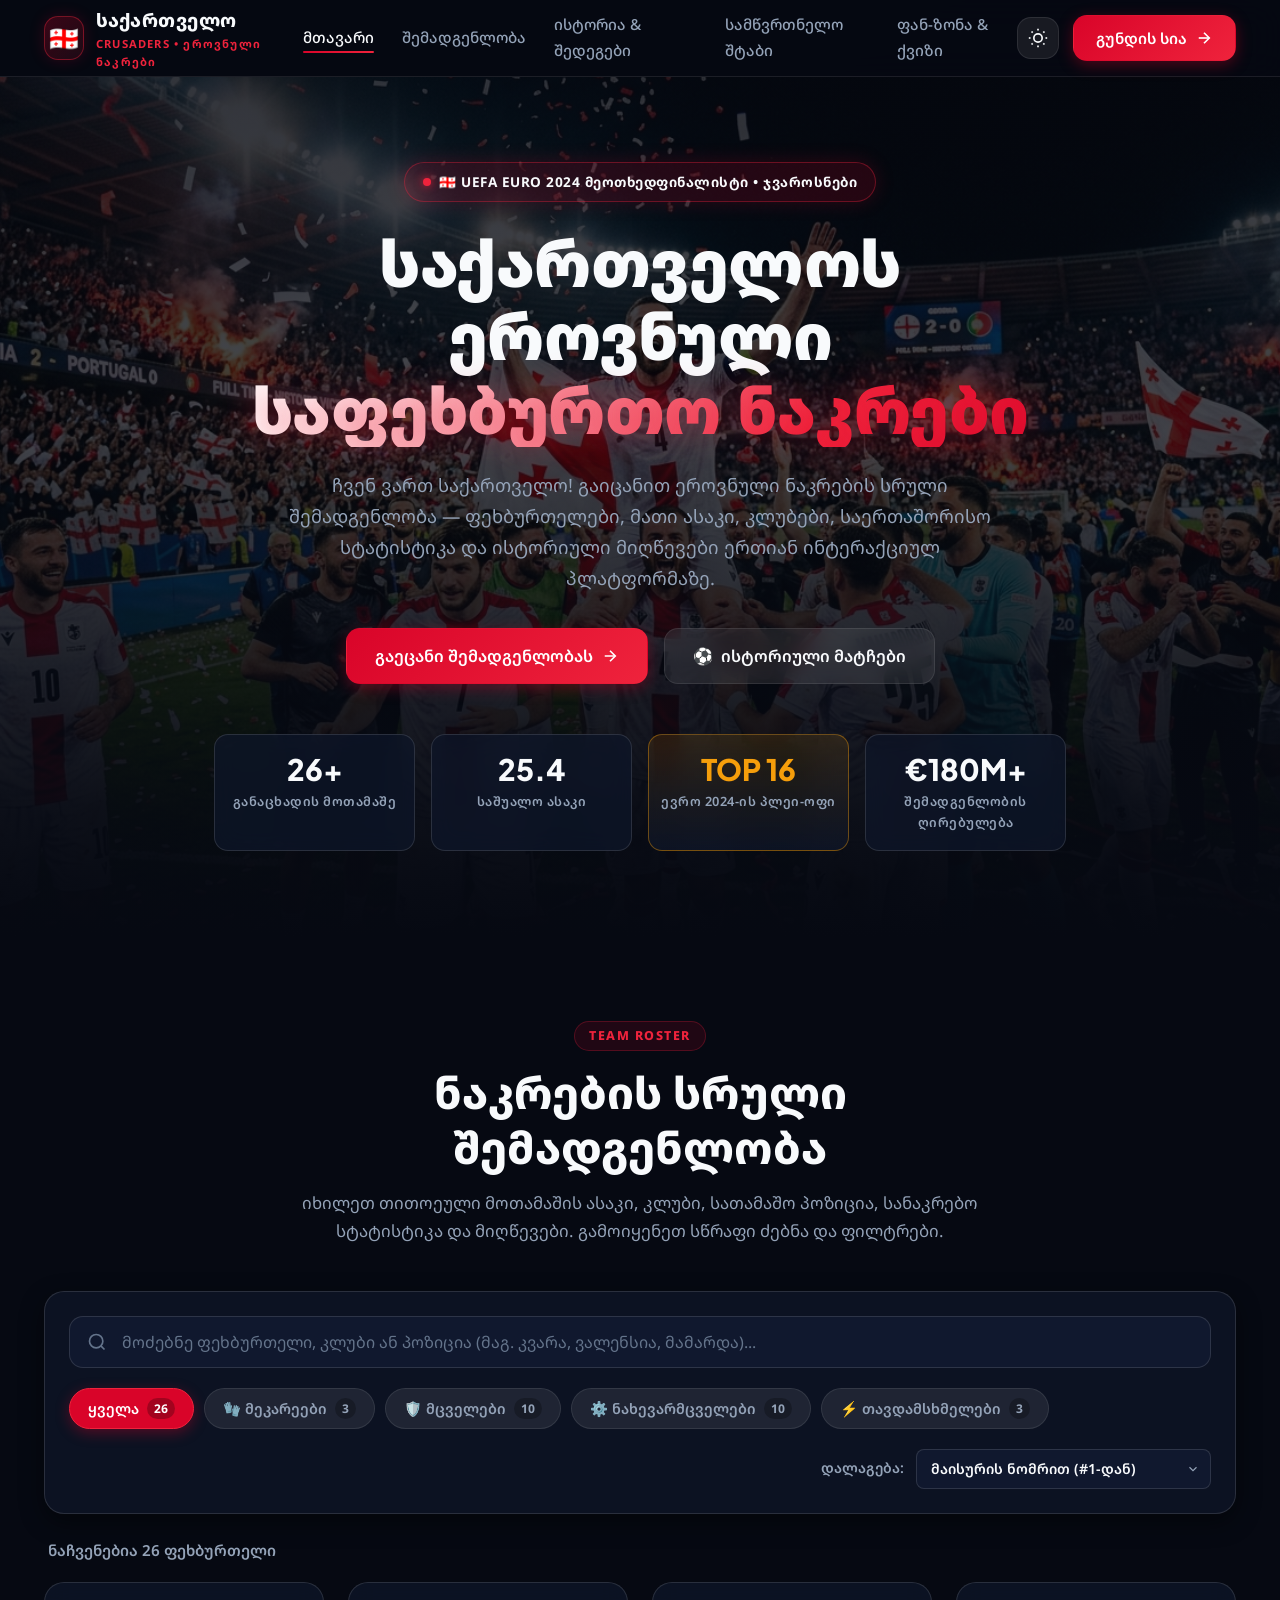
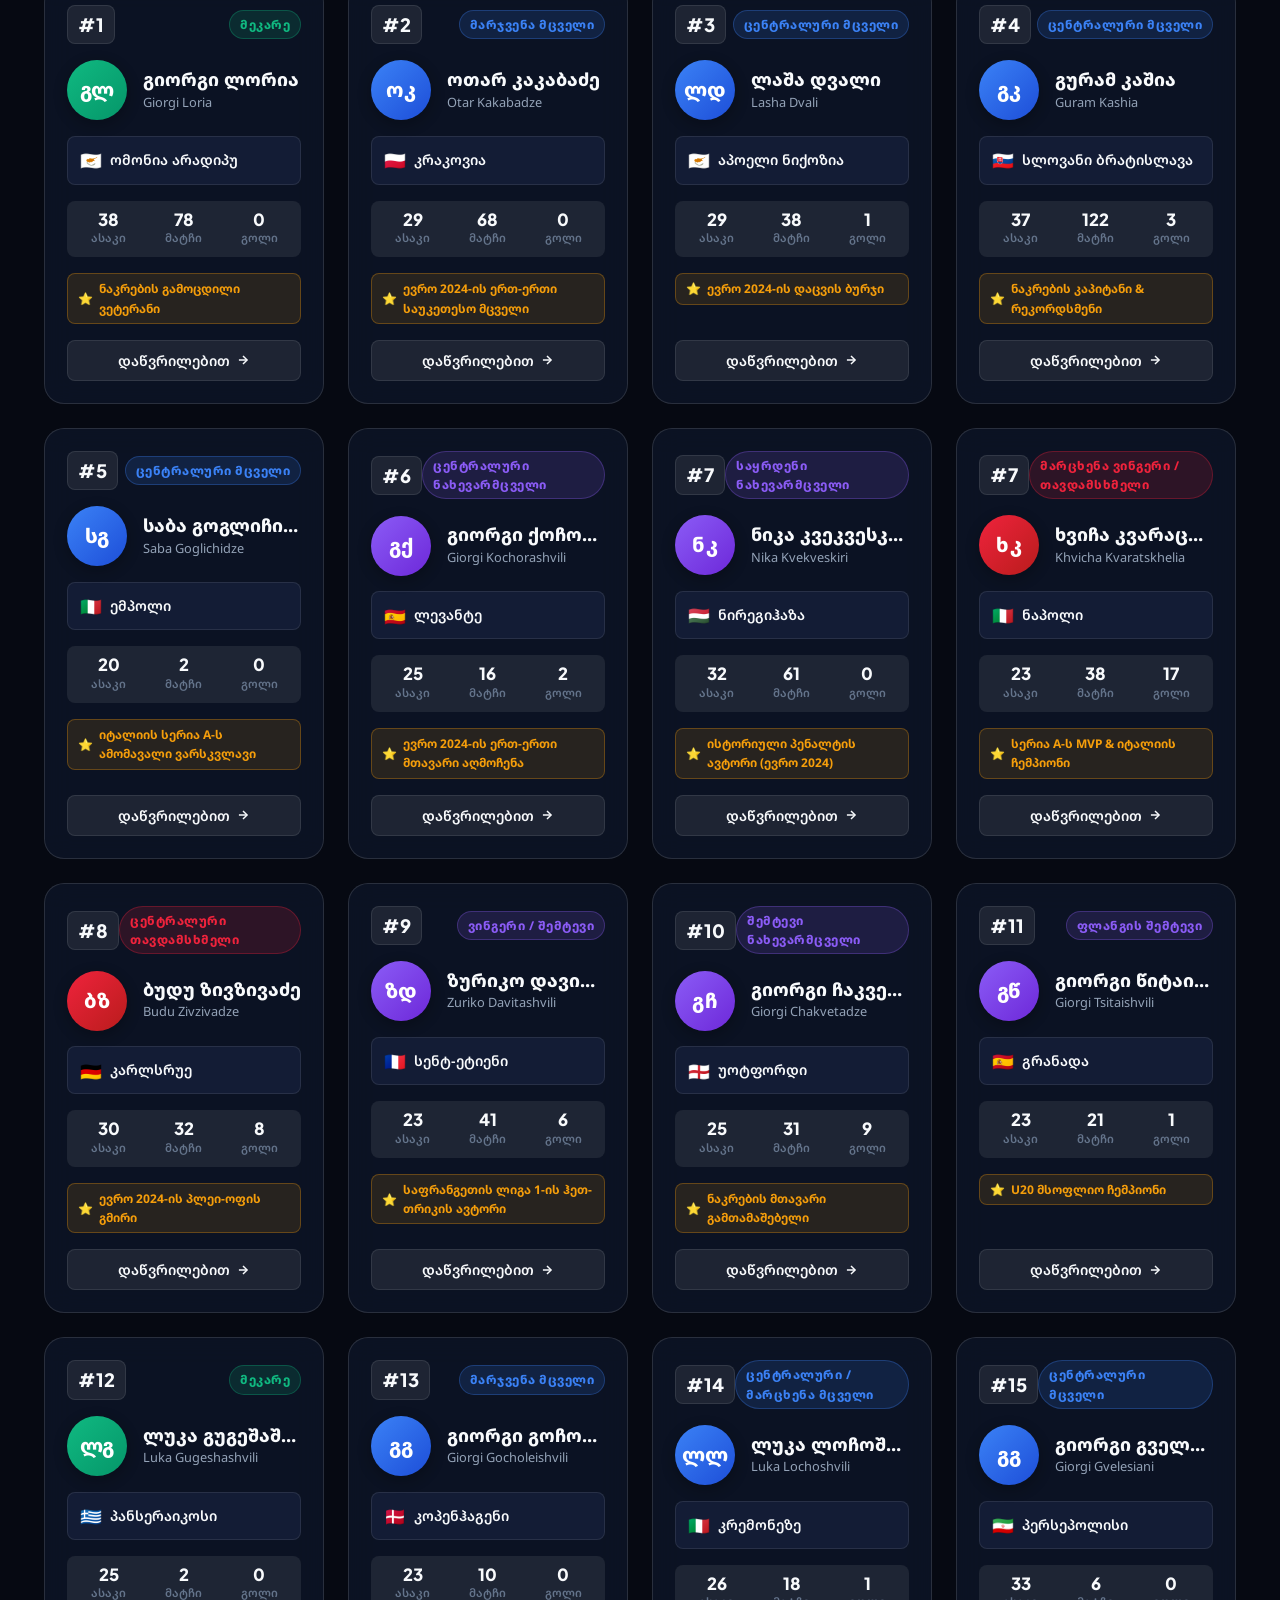
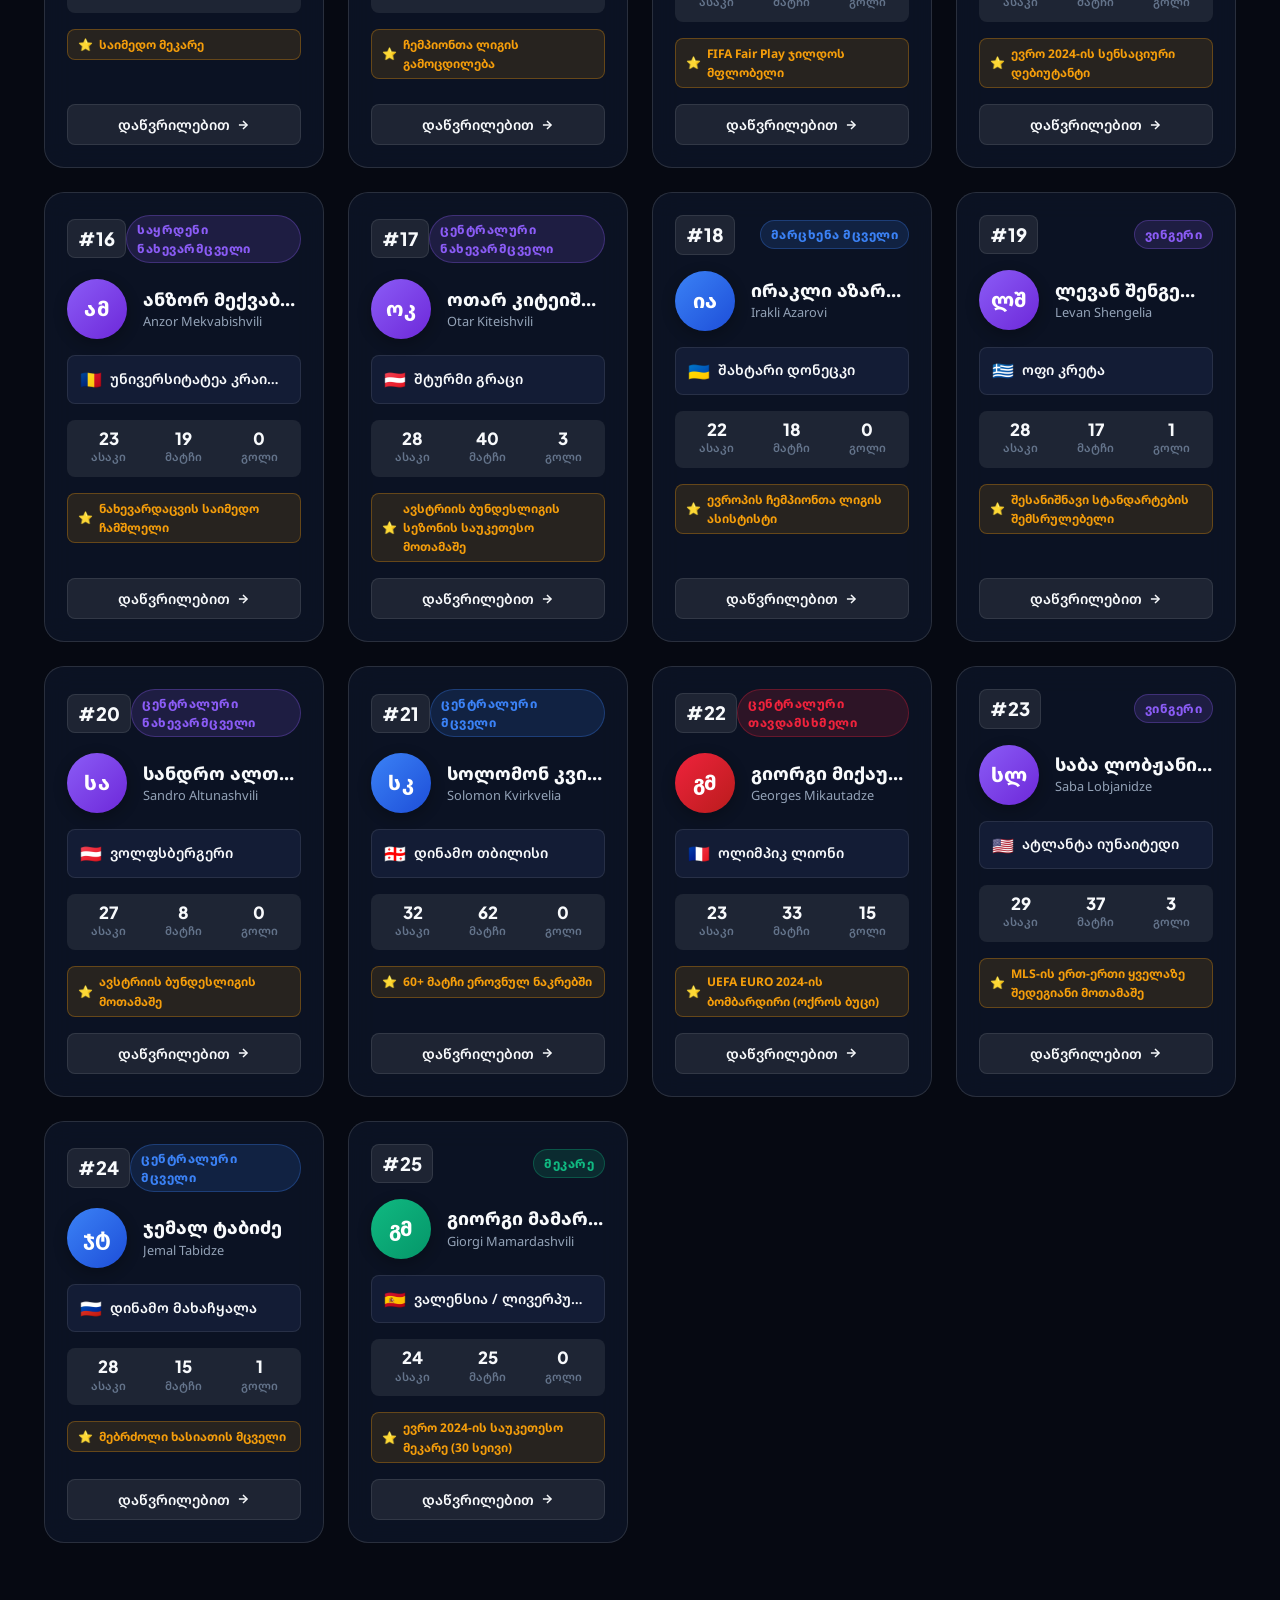
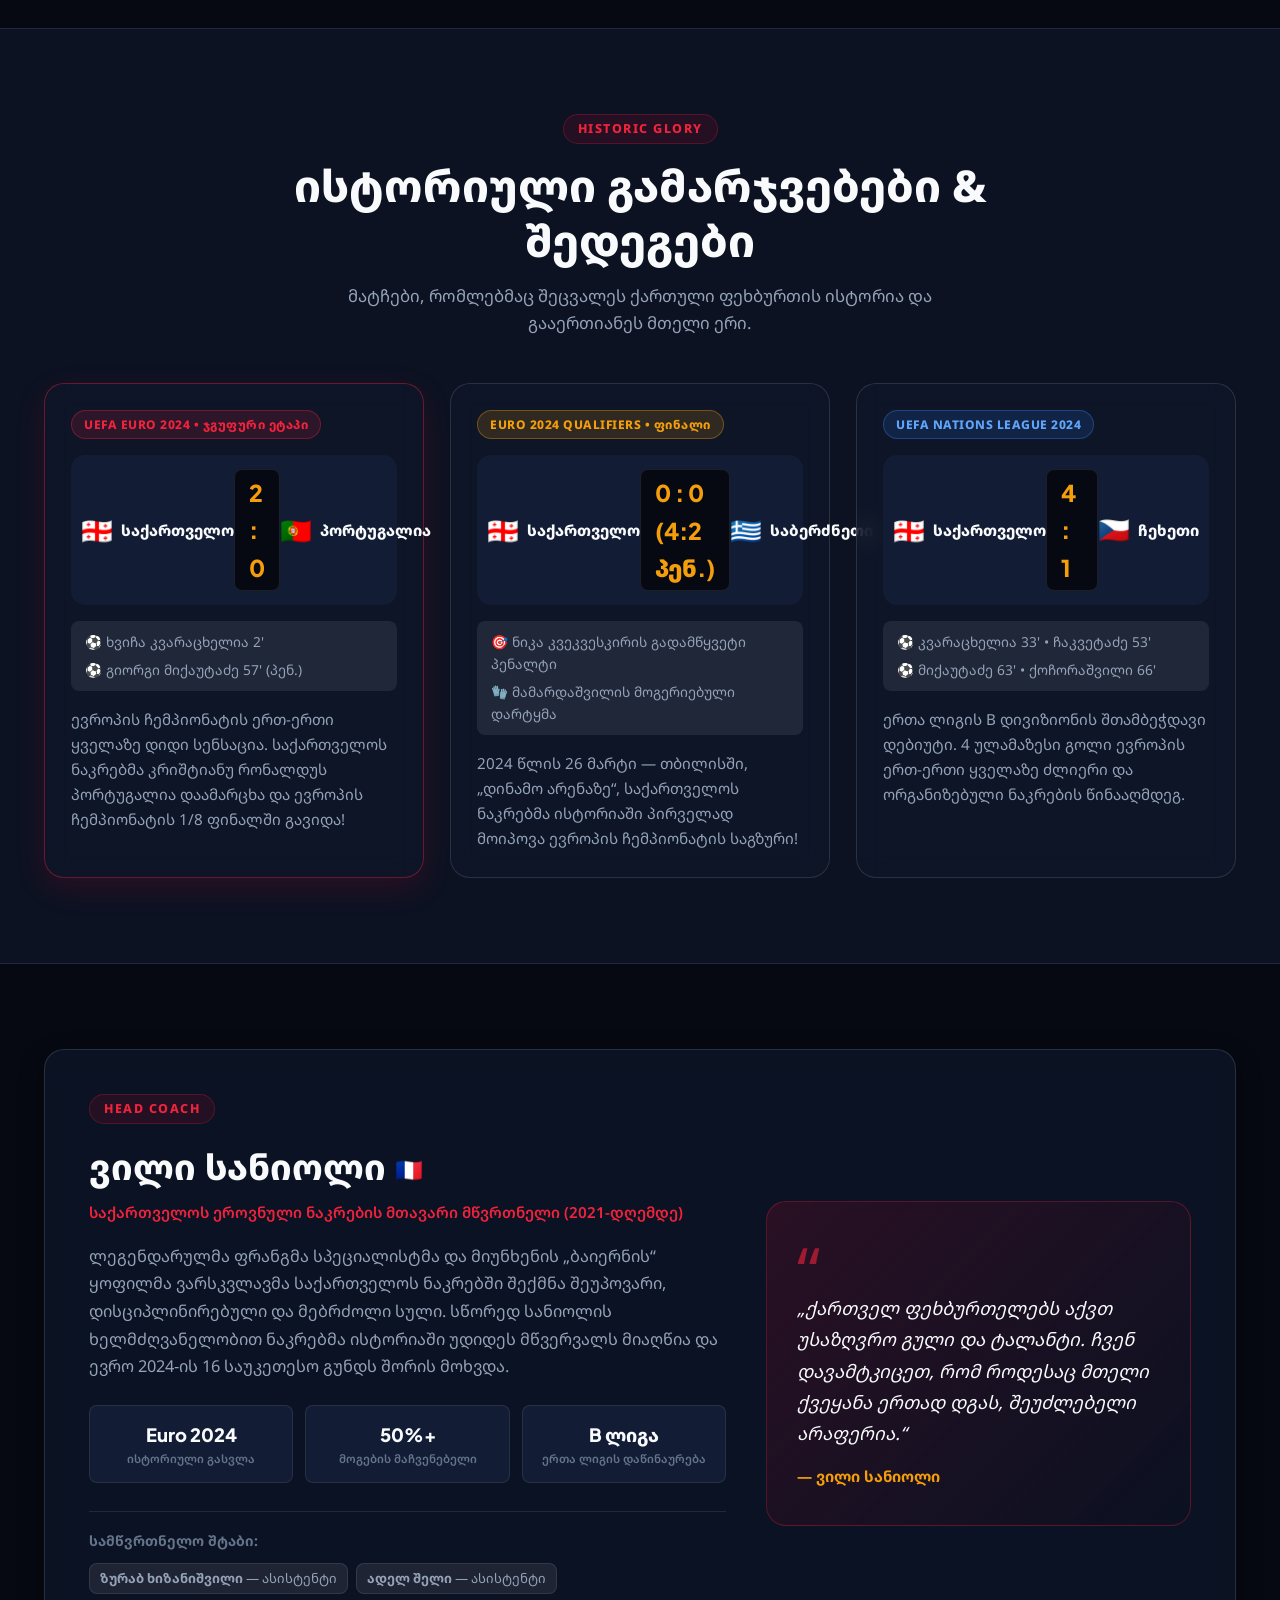
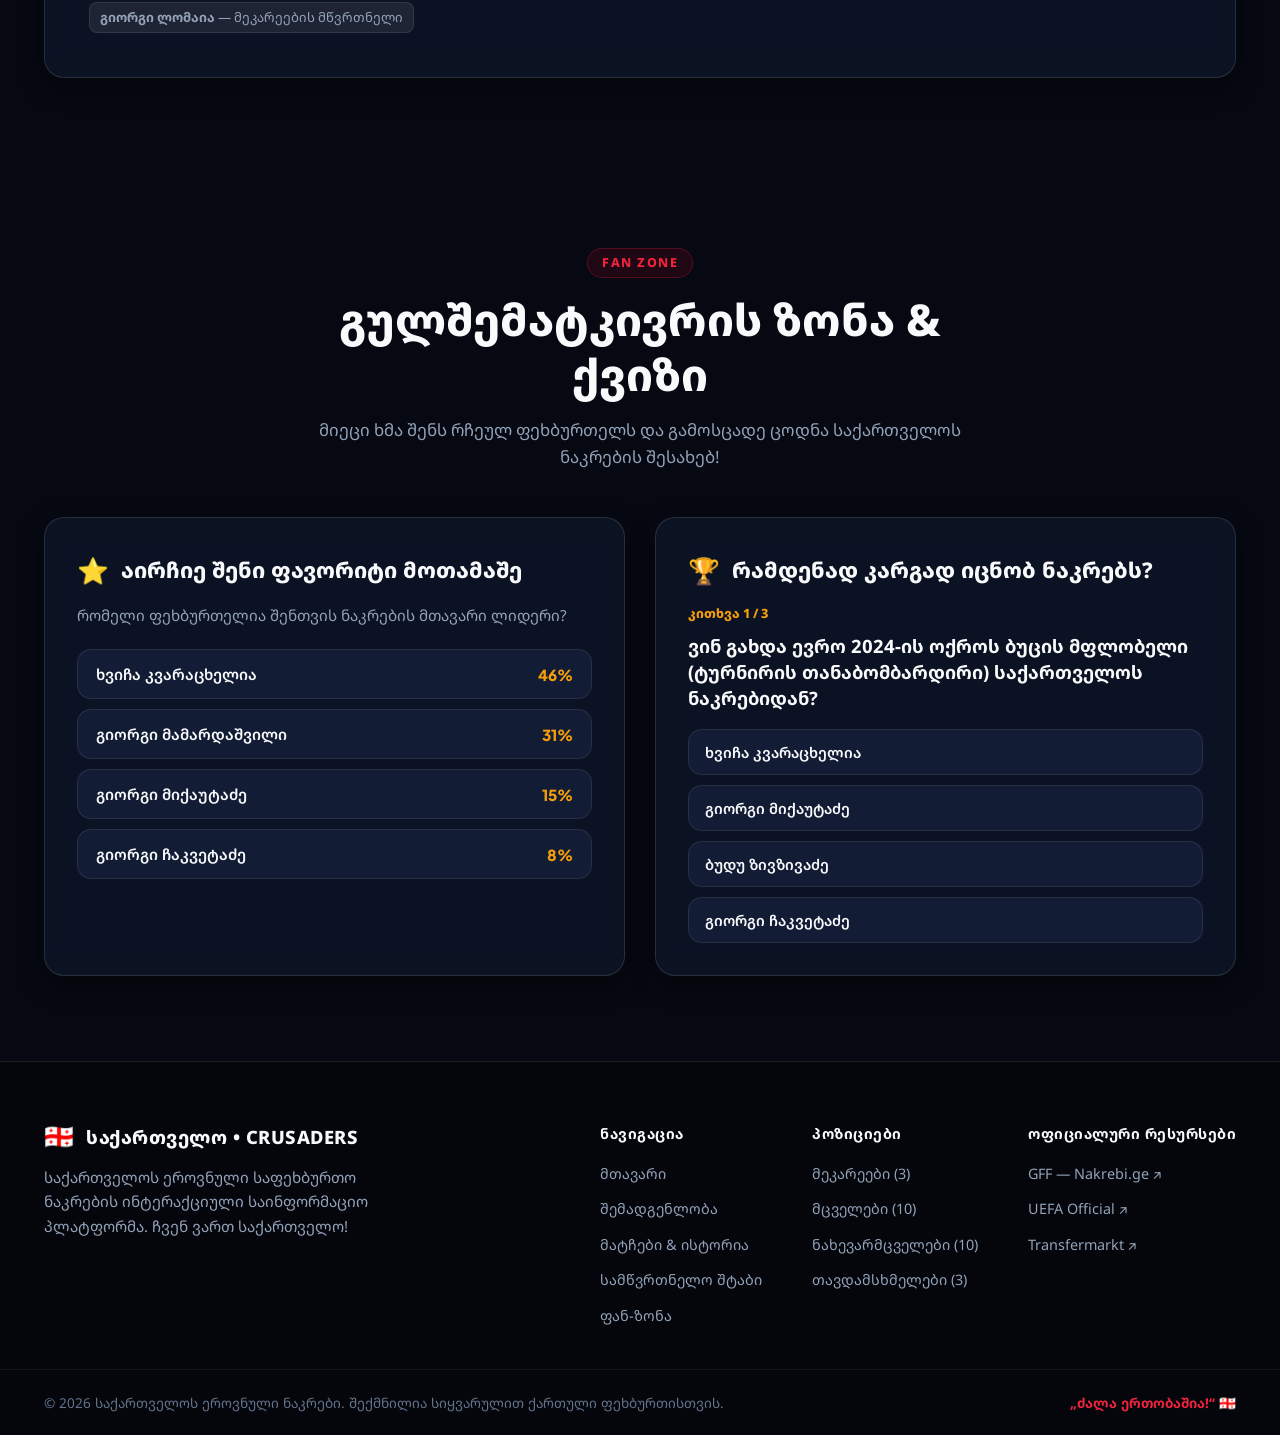
==== commit 7fc1367e: "Add files via upload" ====
--- a/index.html
+++ b/index.html
@@ -3,48 +3,50 @@
 <head>
   <meta charset="UTF-8">
   <meta name="viewport" content="width=device-width, initial-scale=1.0">
-  <title>NovaPulse — ინოვაციური ციფრული ტექნოლოგიების პლატფორმა</title>
-  <meta name="description" content="NovaPulse — თანამედროვე ხელოვნური ინტელექტის, ღრუბლოვანი სერვისებისა და ციფრული ტრანსფორმაციის პლატფორმა. მიიღეთ შეუზღუდავი შესაძლებლობები თქვენი ბიზნესისთვის.">
-  <meta name="keywords" content="ტექნოლოგიები, AI, ინოვაცია, ვებ დეველოპმენტი, Cloud, NovaPulse">
-  <link rel="icon" href="data:image/svg+xml,<svg xmlns='http://www.w3.org/2000/svg' viewBox='0 0 100 100'><text y='.9em' font-size='90'>⚡</text></svg>">
-
-  <!-- Google Fonts: Plus Jakarta Sans & Noto Sans Georgian -->
+  <title>საქართველოს ეროვნული საფეხბურთო ნაკრები — ოფიციალური პორტალი და შემადგენლობა</title>
+  <meta name="description" content="საქართველოს ეროვნული საფეხბურთო ნაკრების (ჯვაროსნები) სრული შემადგენლობა, მოთამაშეების ასაკი, კლუბები, სტატისტიკა და უახლესი მატჩები.">
+  <meta name="keywords" content="საქართველოს ნაკრები, ფეხბურთი, კვარაცხელია, მამარდაშვილი, მიქაუტაძე, ევრო 2024, ჯვაროსნები, ვილი სანიოლი, ნაკრების შემადგენლობა">
+  <link rel="icon" href="data:image/svg+xml,<svg xmlns='http://www.w3.org/2000/svg' viewBox='0 0 100 100'><text y='.9em' font-size='90'>🇬🇪</text></svg>">
+
+  <!-- Google Fonts: Noto Sans Georgian & Plus Jakarta Sans -->
   <link rel="preconnect" href="https://fonts.googleapis.com">
   <link rel="preconnect" href="https://fonts.gstatic.com" crossorigin>
-  <link href="https://fonts.googleapis.com/css2?family=Noto+Sans+Georgian:wght@300;400;500;600;700;800&family=Plus+Jakarta+Sans:wght@300;400;500;600;700;800&display=swap" rel="stylesheet">
+  <link href="https://fonts.googleapis.com/css2?family=Noto+Sans+Georgian:wght@300;400;500;600;700;800;900&family=Plus+Jakarta+Sans:wght@400;500;600;700;800&display=swap" rel="stylesheet">
 
   <link rel="stylesheet" href="style.css">
 </head>
 <body>
-  <!-- Ambient Background Glow Elements -->
-  <div class="ambient-glow glow-1" aria-hidden="true"></div>
-  <div class="ambient-glow glow-2" aria-hidden="true"></div>
-  <div class="ambient-glow glow-3" aria-hidden="true"></div>
-
-  <!-- Navigation Bar -->
-  <header class="navbar-wrapper" id="main-header">
+  <!-- Ambient Atmospheric Glows -->
+  <div class="ambient-glow glow-red" aria-hidden="true"></div>
+  <div class="ambient-glow glow-blue" aria-hidden="true"></div>
+  <div class="ambient-glow glow-center" aria-hidden="true"></div>
+
+  <!-- Header / Navigation -->
+  <header class="site-header" id="main-header">
     <nav class="navbar container" aria-label="მთავარი ნავიგაცია">
-      <a href="#hero" class="brand-logo" id="brand-logo">
-        <div class="logo-icon-box">
-          <svg class="logo-svg" viewBox="0 0 24 24" fill="none" stroke="currentColor" stroke-width="2.2" stroke-linecap="round" stroke-linejoin="round">
-            <polygon points="13 2 3 14 12 14 11 22 21 10 12 10 13 2"></polygon>
-          </svg>
-        </div>
-        <span class="logo-text">Nova<span class="logo-gradient">Pulse</span></span>
+      <a href="#hero" class="brand-logo" id="brand-logo" aria-label="საქართველოს ნაკრები მთავარი">
+        <div class="crest-box">
+          <span class="flag-icon">🇬🇪</span>
+        </div>
+        <div class="brand-titles">
+          <span class="brand-geo">საქართველო</span>
+          <span class="brand-sub">CRUSADERS • ეროვნული ნაკრები</span>
+        </div>
       </a>
 
-      <!-- Desktop Menu Links -->
+      <!-- Desktop Links -->
       <ul class="nav-links" id="nav-links">
         <li><a href="#hero" class="nav-link active" id="nav-link-hero">მთავარი</a></li>
-        <li><a href="#about" class="nav-link" id="nav-link-about">ჩვენ შესახებ</a></li>
-        <li><a href="#features" class="nav-link" id="nav-link-features">შესაძლებლობები</a></li>
-        <li><a href="#contact" class="nav-link" id="nav-link-contact">კონტაქტი</a></li>
+        <li><a href="#squad" class="nav-link" id="nav-link-squad">შემადგენლობა</a></li>
+        <li><a href="#history" class="nav-link" id="nav-link-history">ისტორია & შედეგები</a></li>
+        <li><a href="#coach" class="nav-link" id="nav-link-coach">სამწვრთნელო შტაბი</a></li>
+        <li><a href="#fanzone" class="nav-link" id="nav-link-fanzone">ფან-ზონა & ქვიზი</a></li>
       </ul>
 
-      <!-- Navbar Actions -->
+      <!-- Action Buttons -->
       <div class="nav-actions">
-        <!-- Theme Toggle Button -->
-        <button class="theme-toggle" id="theme-toggle" aria-label="თემის შეცვლა" title="დღის / ღამის რეჟიმი">
+        <!-- Theme Toggle -->
+        <button class="theme-toggle" id="theme-toggle" aria-label="ფერების თემის შეცვლა" title="დღის / ღამის რეჟიმი">
           <svg class="theme-icon sun-icon" viewBox="0 0 24 24" fill="none" stroke="currentColor" stroke-width="2">
             <circle cx="12" cy="12" r="5"></circle>
             <line x1="12" y1="1" x2="12" y2="3"></line>
@@ -62,15 +64,15 @@
         </button>
 
         <!-- CTA Button -->
-        <a href="#contact" class="btn btn-primary nav-cta" id="nav-cta-btn">
-          <span>დაიწყე ახლავე</span>
-          <svg class="btn-arrow" viewBox="0 0 24 24" fill="none" stroke="currentColor" stroke-width="2">
+        <a href="#squad" class="btn btn-primary nav-cta" id="nav-squad-btn">
+          <span>გუნდის სია</span>
+          <svg class="btn-arrow" viewBox="0 0 24 24" fill="none" stroke="currentColor" stroke-width="2.2">
             <line x1="5" y1="12" x2="19" y2="12"></line>
             <polyline points="12 5 19 12 12 19"></polyline>
           </svg>
         </a>
 
-        <!-- Mobile Menu Toggle Button -->
+        <!-- Mobile Drawer Toggle -->
         <button class="mobile-toggle" id="mobile-toggle" aria-label="მენიუს გახსნა" aria-expanded="false">
           <span class="bar bar-1"></span>
           <span class="bar bar-2"></span>
@@ -79,16 +81,17 @@
       </div>
     </nav>
 
-    <!-- Mobile Drawer Navigation -->
-    <div class="mobile-menu-drawer" id="mobile-menu-drawer" aria-hidden="true">
-      <ul class="mobile-nav-links">
-        <li><a href="#hero" class="mobile-nav-link" id="mob-link-hero">მთავარი</a></li>
-        <li><a href="#about" class="mobile-nav-link" id="mob-link-about">ჩვენ შესახებ</a></li>
-        <li><a href="#features" class="mobile-nav-link" id="mob-link-features">შესაძლებლობები</a></li>
-        <li><a href="#contact" class="mobile-nav-link" id="mob-link-contact">კონტაქტი</a></li>
+    <!-- Mobile Drawer Menu -->
+    <div class="mobile-drawer" id="mobile-drawer" aria-hidden="true">
+      <ul class="mobile-links">
+        <li><a href="#hero" class="mobile-link" id="mob-link-hero">მთავარი</a></li>
+        <li><a href="#squad" class="mobile-link" id="mob-link-squad">შემადგენლობა</a></li>
+        <li><a href="#history" class="mobile-link" id="mob-link-history">ისტორია & შედეგები</a></li>
+        <li><a href="#coach" class="mobile-link" id="mob-link-coach">სამწვრთნელო შტაბი</a></li>
+        <li><a href="#fanzone" class="mobile-link" id="mob-link-fanzone">ფან-ზონა & ქვიზი</a></li>
       </ul>
       <div class="mobile-drawer-footer">
-        <a href="#contact" class="btn btn-primary w-full" id="mob-cta-btn">დაიწყე ახლავე</a>
+        <a href="#squad" class="btn btn-primary w-full" id="mob-cta-btn">შემადგენლობის ნახვა</a>
       </div>
     </div>
   </header>
@@ -96,614 +99,338 @@
   <main>
     <!-- HERO SECTION -->
     <section class="section hero-section" id="hero">
+      <div class="hero-bg-media">
+        <img src="assets/geo_hero.jpg" alt="საქართველოს ეროვნული ნაკრები ზეიმობს ისტორიულ გამარჯვებას" class="hero-bg-img" loading="eager">
+        <div class="hero-gradient-overlay"></div>
+      </div>
+
       <div class="container hero-container">
-        <!-- Hero Content (Left) -->
-        <div class="hero-content reveal-fade-up">
-          <div class="badge hero-badge">
-            <span class="badge-pulse"></span>
-            <span class="badge-text">🚀 2026 წლის #1 ციფრული ეკოსისტემა</span>
-          </div>
-
-          <h1 class="hero-title">
-            შექმენი შენი ციფრული მომავალი 
-            <span class="gradient-text text-glow">NovaPulse-თან ერთად</span>
-          </h1>
-
-          <p class="hero-subtitle">
-            მაღალი წარმადობის, ინტელექტუალური და შეუვალი პლატფორმა თქვენი იდეების მასშტაბირებისთვის. გააერთიანეთ თანამედროვე ხელოვნური ინტელექტი, ღრუბლოვანი ანალიტიკა და ავტომატიზაცია ერთიან ეკოსისტემაში.
-          </p>
-
-          <div class="hero-buttons">
-            <a href="#contact" class="btn btn-primary btn-glow" id="hero-primary-cta">
-              <span>დაიწყე უფასოდ</span>
-              <svg class="btn-arrow" viewBox="0 0 24 24" fill="none" stroke="currentColor" stroke-width="2">
-                <line x1="5" y1="12" x2="19" y2="12"></line>
-                <polyline points="12 5 19 12 12 19"></polyline>
-              </svg>
-            </a>
-            <button class="btn btn-secondary" id="open-demo-modal" aria-label="ვიდეო დემოს ნახვა">
-              <span class="play-icon-box">
-                <svg viewBox="0 0 24 24" fill="currentColor">
-                  <polygon points="5 3 19 12 5 21 5 3"></polygon>
-                </svg>
-              </span>
-              <span>ვიდეო დემო</span>
-            </button>
-          </div>
-
-          <!-- Social Proof / Reviews -->
-          <div class="hero-trust">
-            <div class="user-avatars">
-              <div class="avatar" style="background: linear-gradient(135deg, #a855f7, #6366f1);">AT</div>
-              <div class="avatar" style="background: linear-gradient(135deg, #06b6d4, #3b82f6);">NK</div>
-              <div class="avatar" style="background: linear-gradient(135deg, #10b981, #059669);">GL</div>
-              <div class="avatar" style="background: linear-gradient(135deg, #f59e0b, #ef4444);">MS</div>
-              <div class="avatar avatar-count">+10k</div>
-            </div>
-            <div class="trust-text">
-              <div class="stars">★★★★★</div>
-              <span><strong>4.9 / 5</strong> რეიტინგი 10,000+ კმაყოფილი მომხმარებლისგან</span>
-            </div>
-          </div>
-        </div>
-
-        <!-- Hero Visual (Right) -->
-        <div class="hero-visual reveal-fade-up" style="animation-delay: 0.2s;">
-          <div class="visual-card-wrapper tilt-card" id="hero-tilt-card">
-            <div class="visual-card-glow"></div>
-            <div class="visual-card-inner">
-              <img src="assets/hero.jpg" alt="NovaPulse 3D Dashboard Preview" class="hero-img" loading="eager">
-              <div class="visual-overlay"></div>
-
-              <!-- Floating UI Badges -->
-              <div class="floating-badge badge-top-left pulse-subtle">
-                <div class="badge-icon-wrap bg-cyan">
-                  <svg viewBox="0 0 24 24" fill="none" stroke="currentColor" stroke-width="2">
-                    <polyline points="22 12 18 12 15 21 9 3 6 12 2 12"></polyline>
-                  </svg>
-                </div>
-                <div>
-                  <div class="f-title">რეალურ დროში</div>
-                  <div class="f-desc text-cyan">+148% სისწრაფე</div>
-                </div>
-              </div>
-
-              <div class="floating-badge badge-bottom-right pulse-subtle" style="animation-delay: 1.5s;">
-                <div class="badge-icon-wrap bg-violet">
-                  <svg viewBox="0 0 24 24" fill="none" stroke="currentColor" stroke-width="2">
-                    <path d="M12 22s8-4 8-10V5l-8-3-8 3v7c0 6 8 10 8 10z"></path>
-                  </svg>
-                </div>
-                <div>
-                  <div class="f-title">უსაფრთხოების ფარი</div>
-                  <div class="f-desc text-violet">100% დაცული სისტემა</div>
-                </div>
-              </div>
-            </div>
-          </div>
-        </div>
-      </div>
-
-      <!-- Hero Statistics Bar -->
-      <div class="container hero-stats-wrapper reveal-fade-up">
-        <div class="stats-grid glass-card">
-          <div class="stat-item">
-            <div class="stat-number" data-target="99.9" data-suffix="%">0%</div>
-            <div class="stat-label">უწყვეტი მუშაობის გარანტია (SLA)</div>
-          </div>
-          <div class="stat-divider"></div>
-          <div class="stat-item">
-            <div class="stat-number" data-target="250" data-suffix="K+">0</div>
-            <div class="stat-label">აქტიური მომხმარებელი გლობალურად</div>
-          </div>
-          <div class="stat-divider"></div>
-          <div class="stat-item">
-            <div class="stat-number" data-target="15" data-suffix="M+">0</div>
-            <div class="stat-label">დამუშავებული მოთხოვნა დღეში</div>
-          </div>
-          <div class="stat-divider"></div>
-          <div class="stat-item">
-            <div class="stat-number" data-target="0.05" data-suffix="წმ">0</div>
-            <div class="stat-label">რეაგირების მინიმალური დრო</div>
-          </div>
-        </div>
-      </div>
-    </section>
-
-    <!-- ABOUT SECTION -->
-    <section class="section about-section" id="about">
-      <div class="container">
-        <!-- Section Header -->
-        <div class="section-header text-center reveal-fade-up">
-          <div class="badge">
-            <span class="badge-icon">💡</span>
-            <span>ჩვენ შესახებ</span>
-          </div>
-          <h2 class="section-title">
-            ინოვაცია, რომელიც ცვლის <span class="gradient-text">თამაშის წესებს</span>
-          </h2>
-          <p class="section-subtitle">
-            NovaPulse შეიქმნა იმისთვის, რომ ბიზნესებსა და დეველოპერებს მისცეს უპრეცედენტო სისწრაფე, ავტომატიზაცია და უმაღლესი დონის უსაფრთხოება.
-          </p>
-        </div>
-
-        <div class="about-grid">
-          <!-- Left: Story & Interactive Tabs -->
-          <div class="about-content reveal-fade-up">
-            <h3 class="about-lead">
-              ჩვენ ვაერთიანებთ უახლეს AI ტექნოლოგიებსა და ინტუიციურ ინტერფეისს.
-            </h3>
-            <p class="about-paragraph">
-              ჩვენი მიზანია ციფრული ტრანსფორმაციის პროცესი გავხადოთ მარტივი, გამჭვირვალე და მასშტაბირებადი. NovaPulse-ის ეკოსისტემა საშუალებას გაძლევთ გააერთიანოთ მონაცემთა ნაკადები, შექმნათ ავტონომიური სისტემები და მიიღოთ გადაწყვეტილებები რეალური ანალიტიკის საფუძველზე.
-            </p>
-
-            <!-- Feature Points Pill List -->
-            <div class="about-pillars">
-              <div class="pillar-item">
-                <div class="pillar-icon">🚀</div>
-                <div>
-                  <div class="pillar-title">ინოვაცია უპირველეს ყოვლისა</div>
-                  <div class="pillar-desc">მუდმივად განახლებადი ხელოვნური ინტელექტის მოდელები და ალგორითმები.</div>
-                </div>
-              </div>
-
-              <div class="pillar-item">
-                <div class="pillar-icon">🔒</div>
-                <div>
-                  <div class="pillar-title">საბანკო დონის კიბერუსაფრთხოება</div>
-                  <div class="pillar-desc">მრავალდონიანი დაშიფვრა, SOC-2 და GDPR სრული თავსებადობა.</div>
-                </div>
-              </div>
-
-              <div class="pillar-item">
-                <div class="pillar-icon">⚡</div>
-                <div>
-                  <div class="pillar-title">მყისიერი მასშტაბირება</div>
-                  <div class="pillar-desc">ღრუბლოვანი ინფრასტრუქტურა, რომელიც ავტომატურად ერგება თქვენს მოთხოვნებს.</div>
-                </div>
-              </div>
-            </div>
-
-            <!-- Interactive Tab Box -->
-            <div class="about-tabs-box glass-card">
-              <div class="tab-buttons" role="tablist">
-                <button class="tab-btn active" data-tab="mission" role="tab" id="tab-btn-mission">ჩვენი მისია</button>
-                <button class="tab-btn" data-tab="tech" role="tab" id="tab-btn-tech">ტექნოლოგია</button>
-                <button class="tab-btn" data-tab="values" role="tab" id="tab-btn-values">ღირებულებები</button>
-              </div>
-
-              <div class="tab-content active" id="tab-content-mission" role="tabpanel">
-                <p>ჩვენი მისიაა მივცეთ თითოეულ ორგანიზაციასა და ინოვატორს შესაძლებლობა, გამოიყენონ უახლესი ტექნოლოგიური მიღწევები ბიუროკრატიისა და რთული კონფიგურაციების გარეშე.</p>
-              </div>
-              <div class="tab-content" id="tab-content-tech" role="tabpanel">
-                <p>NovaPulse დაფუძნებულია მიკროსერვისულ, დეცენტრალიზებულ არქიტექტურაზე, თანამედროვე მანქანურ სწავლებასა და ულტრა-დაბალი დაყოვნების ქსელებზე (Edge Computing).</p>
-              </div>
-              <div class="tab-content" id="tab-content-values" role="tabpanel">
-                <p>გამჭვირვალობა, მომხმარებელზე ორიენტირებულობა და უწყვეტი სწრაფვა სრულყოფილებისკენ — ეს არის ის ძირითადი ფუნდამენტი, რომელზეც ვაშენებთ ჩვენს პროდუქტს.</p>
-              </div>
-            </div>
-          </div>
-
-          <!-- Right: Visual Showcase -->
-          <div class="about-visual reveal-fade-up" style="animation-delay: 0.25s;">
-            <div class="about-card-wrapper tilt-card" id="about-tilt-card">
-              <div class="about-image-frame">
-                <img src="assets/about.jpg" alt="NovaPulse AI Core Architecture" class="about-img" loading="lazy">
-                <div class="about-img-overlay"></div>
-
-                <!-- Floating Info Widget -->
-                <div class="about-floating-card glass-card">
-                  <div class="card-icon-accent">🧠</div>
-                  <div>
-                    <div class="afc-number">Next-Gen AI Core</div>
-                    <div class="afc-text">ნეირონული დამუშავების ძრავა v4.2</div>
-                  </div>
-                </div>
-
-                <div class="experience-badge">
-                  <span class="exp-num">10+</span>
-                  <span class="exp-txt">წლიანი გამოცდილება</span>
-                </div>
-              </div>
-            </div>
-          </div>
-        </div>
-      </div>
-    </section>
-
-    <!-- FEATURES SECTION -->
-    <section class="section features-section" id="features">
-      <div class="container">
-        <!-- Section Header -->
-        <div class="section-header text-center reveal-fade-up">
-          <div class="badge">
-            <span class="badge-icon">⚡</span>
-            <span>შესაძლებლობები</span>
-          </div>
-          <h2 class="section-title">
-            ყველაფერი, რაც გჭირდებათ <span class="gradient-text">სრული კონტროლისთვის</span>
-          </h2>
-          <p class="section-subtitle">
-            აღმოაჩინეთ ინსტრუმენტების სრული ნაკრები, რომელიც შექმნილია თქვენი სამუშაო პროცესების მაქსიმალური ავტომატიზაციისა და ზრდისთვის.
-          </p>
-
-          <!-- Category Filter Tabs -->
-          <div class="filter-tabs" id="feature-filters">
-            <button class="filter-btn active" data-filter="all">ყველა ფუნქცია</button>
-            <button class="filter-btn" data-filter="ai">ხელოვნური ინტელექტი</button>
-            <button class="filter-btn" data-filter="security">უსაფრთხოება</button>
-            <button class="filter-btn" data-filter="performance">წარმადობა</button>
-          </div>
-        </div>
-
-        <!-- Features Grid -->
-        <div class="features-grid" id="features-grid">
-          <!-- Feature 1 -->
-          <div class="feature-card glass-card reveal-fade-up tilt-card" data-category="performance">
-            <div class="feature-icon-wrapper f-icon-cyan">
-              <svg viewBox="0 0 24 24" fill="none" stroke="currentColor" stroke-width="2">
-                <polygon points="13 2 3 14 12 14 11 22 21 10 12 10 13 2"></polygon>
-              </svg>
-            </div>
-            <span class="feature-tag">წარმადობა</span>
-            <h3 class="feature-title">ულტრა-სწრაფი წარმადობა</h3>
-            <p class="feature-description">
-              მონაცემთა მყისიერი დამუშავება და რეაგირების დრო 0.05 წამში. ოპტიმიზებული არქიტექტურა უზრუნველყოფს მაქსიმალურ სიჩქარეს ნებისმიერი დატვირთვისას.
-            </p>
-            <div class="feature-footer">
-              <button class="feature-learn-more" data-feature="performance">
-                <span>გაიგე მეტი</span>
-                <svg viewBox="0 0 24 24" fill="none" stroke="currentColor" stroke-width="2"><polyline points="9 18 15 12 9 6"></polyline></svg>
-              </button>
-            </div>
-          </div>
-
-          <!-- Feature 2 -->
-          <div class="feature-card glass-card reveal-fade-up tilt-card" data-category="security" style="animation-delay: 0.1s;">
-            <div class="feature-icon-wrapper f-icon-emerald">
-              <svg viewBox="0 0 24 24" fill="none" stroke="currentColor" stroke-width="2">
-                <path d="M12 22s8-4 8-10V5l-8-3-8 3v7c0 6 8 10 8 10z"></path>
-              </svg>
-            </div>
-            <span class="feature-tag">უსაფრთხოება</span>
-            <h3 class="feature-title">საბანკო დონის დაცვა</h3>
-            <p class="feature-description">
-              ენდ-თუ-ენდ 256-ბიტიანი დაშიფვრა, მრავალფაქტორიანი ავთენტიფიკაცია და 24/7 კიბერუსაფრთხოების მონიტორინგი საფრთხეებისგან თავდასაცავად.
-            </p>
-            <div class="feature-footer">
-              <button class="feature-learn-more" data-feature="security">
-                <span>გაიგე მეტი</span>
-                <svg viewBox="0 0 24 24" fill="none" stroke="currentColor" stroke-width="2"><polyline points="9 18 15 12 9 6"></polyline></svg>
-              </button>
-            </div>
-          </div>
-
-          <!-- Feature 3 -->
-          <div class="feature-card glass-card reveal-fade-up tilt-card" data-category="ai" style="animation-delay: 0.2s;">
-            <div class="feature-icon-wrapper f-icon-violet">
-              <svg viewBox="0 0 24 24" fill="none" stroke="currentColor" stroke-width="2">
-                <path d="M12 2a10 10 0 1 0 10 10A10 10 0 0 0 12 2zm0 18a8 8 0 1 1 8-8 8 8 0 0 1-8 8z"></path>
-                <path d="M12 6a6 6 0 0 0-6 6c0 1.9 1 3.5 2.5 4.5"></path>
-              </svg>
-            </div>
-            <span class="feature-tag">AI ინტელექტი</span>
-            <h3 class="feature-title">ჭკვიანი AI ავტომატიზაცია</h3>
-            <p class="feature-description">
-              თვითგანვითარებადი ალგორითმები, რომლებიც ავტომატურად ასრულებენ რუტინულ დავალებებს და ზოგავენ თქვენი გუნდის დროს 70%-ით.
-            </p>
-            <div class="feature-footer">
-              <button class="feature-learn-more" data-feature="ai">
-                <span>გაიგე მეტი</span>
-                <svg viewBox="0 0 24 24" fill="none" stroke="currentColor" stroke-width="2"><polyline points="9 18 15 12 9 6"></polyline></svg>
-              </button>
-            </div>
-          </div>
-
-          <!-- Feature 4 -->
-          <div class="feature-card glass-card reveal-fade-up tilt-card" data-category="performance" style="animation-delay: 0.3s;">
-            <div class="feature-icon-wrapper f-icon-amber">
-              <svg viewBox="0 0 24 24" fill="none" stroke="currentColor" stroke-width="2">
-                <line x1="18" y1="20" x2="18" y2="10"></line>
-                <line x1="12" y1="20" x2="12" y2="4"></line>
-                <line x1="6" y1="20" x2="6" y2="14"></line>
-              </svg>
-            </div>
-            <span class="feature-tag">ანალიტიკა</span>
-            <h3 class="feature-title">რეალურ დროში მონიტორინგი</h3>
-            <p class="feature-description">
-              ვიზუალური დაფები და დეტალური მეტრიკები პირდაპირ ეთერში. თვალი ადევნეთ თითოეულ ტრანზაქციას, პროცესსა და კონვერსიას უწყვეტად.
-            </p>
-            <div class="feature-footer">
-              <button class="feature-learn-more" data-feature="analytics">
-                <span>გაიგე მეტი</span>
-                <svg viewBox="0 0 24 24" fill="none" stroke="currentColor" stroke-width="2"><polyline points="9 18 15 12 9 6"></polyline></svg>
-              </button>
-            </div>
-          </div>
-
-          <!-- Feature 5 -->
-          <div class="feature-card glass-card reveal-fade-up tilt-card" data-category="ai" style="animation-delay: 0.4s;">
-            <div class="feature-icon-wrapper f-icon-rose">
-              <svg viewBox="0 0 24 24" fill="none" stroke="currentColor" stroke-width="2">
-                <path d="M18 10h-1.26A8 8 0 1 0 9 20h9a5 5 0 0 0 0-10z"></path>
-              </svg>
-            </div>
-            <span class="feature-tag">ღრუბლოვანი სერვისი</span>
-            <h3 class="feature-title">გლობალური Cloud სინქრონიზაცია</h3>
-            <p class="feature-description">
-              ავტომატური სარეზერვო ასლები, უსასრულო მასშტაბირება და შეუზღუდავი წვდომა მსოფლიოს ნებისმიერი წერტილიდან უმაღლესი სიჩქარით.
-            </p>
-            <div class="feature-footer">
-              <button class="feature-learn-more" data-feature="cloud">
-                <span>გაიგე მეტი</span>
-                <svg viewBox="0 0 24 24" fill="none" stroke="currentColor" stroke-width="2"><polyline points="9 18 15 12 9 6"></polyline></svg>
-              </button>
-            </div>
-          </div>
-
-          <!-- Feature 6 -->
-          <div class="feature-card glass-card reveal-fade-up tilt-card" data-category="security" style="animation-delay: 0.5s;">
-            <div class="feature-icon-wrapper f-icon-blue">
-              <svg viewBox="0 0 24 24" fill="none" stroke="currentColor" stroke-width="2">
-                <path d="M21 15a2 2 0 0 1-2 2H7l-4 4V5a2 2 0 0 1 2-2h14a2 2 0 0 1 2 2z"></path>
-              </svg>
-            </div>
-            <span class="feature-tag">მხარდაჭერა</span>
-            <h3 class="feature-title">24/7 პრემიუმ მხარდაჭერა</h3>
-            <p class="feature-description">
-              ჩვენი ექსპერტები მზად არიან დაგეხმარონ ნებისმიერ ტექნიკურ გამოწვევაში. პერსონალური მენეჯერი და მყისიერი ჩათ-კონსულტაცია.
-            </p>
-            <div class="feature-footer">
-              <button class="feature-learn-more" data-feature="support">
-                <span>გაიგე მეტი</span>
-                <svg viewBox="0 0 24 24" fill="none" stroke="currentColor" stroke-width="2"><polyline points="9 18 15 12 9 6"></polyline></svg>
-              </button>
-            </div>
-          </div>
-        </div>
-
-        <!-- Extra Feature Callout Banner -->
-        <div class="feature-cta-banner glass-card reveal-fade-up">
-          <div class="cta-banner-content">
-            <h3 class="cta-banner-title">გსურთ ინდივიდუალური გადაწყვეტილება თქვენი პროექტისთვის?</h3>
-            <p class="cta-banner-text">ჩვენი ინჟინრები შეიმუშავებენ მორგებულ არქიტექტურას თქვენი კონკრეტული ბიზნეს ამოცანებისთვის.</p>
-          </div>
-          <a href="#contact" class="btn btn-primary btn-glow">
-            <span>მოითხოვე კონსულტაცია</span>
-            <svg class="btn-arrow" viewBox="0 0 24 24" fill="none" stroke="currentColor" stroke-width="2">
+        <div class="hero-badge reveal-fade-up">
+          <span class="badge-dot"></span>
+          <span class="badge-text">🇬🇪 UEFA EURO 2024 მეოთხედფინალისტი • ჯვაროსნები</span>
+        </div>
+
+        <h1 class="hero-title reveal-fade-up" style="animation-delay: 0.1s;">
+          საქართველოს ეროვნული 
+          <span class="title-highlight">საფეხბურთო ნაკრები</span>
+        </h1>
+
+        <p class="hero-description reveal-fade-up" style="animation-delay: 0.2s;">
+          ჩვენ ვართ საქართველო! გაიცანით ეროვნული ნაკრების სრული შემადგენლობა — ფეხბურთელები, მათი ასაკი, კლუბები, საერთაშორისო სტატისტიკა და ისტორიული მიღწევები ერთიან ინტერაქციულ პლატფორმაზე.
+        </p>
+
+        <div class="hero-actions reveal-fade-up" style="animation-delay: 0.3s;">
+          <a href="#squad" class="btn btn-primary btn-large btn-glow" id="hero-squad-btn">
+            <span>გაეცანი შემადგენლობას</span>
+            <svg class="btn-arrow" viewBox="0 0 24 24" fill="none" stroke="currentColor" stroke-width="2.2">
               <line x1="5" y1="12" x2="19" y2="12"></line>
               <polyline points="12 5 19 12 12 19"></polyline>
             </svg>
           </a>
+          <a href="#history" class="btn btn-secondary btn-large" id="hero-history-btn">
+            <span class="btn-play-icon">⚽</span>
+            <span>ისტორიული მატჩები</span>
+          </a>
+        </div>
+
+        <!-- Quick Live Stat Bar -->
+        <div class="hero-stats-grid reveal-fade-up" style="animation-delay: 0.4s;">
+          <div class="stat-card">
+            <div class="stat-number">26+</div>
+            <div class="stat-label">განაცხადის მოთამაშე</div>
+          </div>
+          <div class="stat-card">
+            <div class="stat-number">25.4</div>
+            <div class="stat-label">საშუალო ასაკი</div>
+          </div>
+          <div class="stat-card highlight-stat">
+            <div class="stat-number">TOP 16</div>
+            <div class="stat-label">ევრო 2024-ის პლეი-ოფი</div>
+          </div>
+          <div class="stat-card">
+            <div class="stat-number">€180M+</div>
+            <div class="stat-label">შემადგენლობის ღირებულება</div>
+          </div>
         </div>
       </div>
     </section>
 
-    <!-- CONTACT SECTION (CONECT) -->
-    <section class="section contact-section" id="contact">
+    <!-- SQUAD SECTION -->
+    <section class="section squad-section" id="squad">
       <div class="container">
         <!-- Section Header -->
-        <div class="section-header text-center reveal-fade-up">
-          <div class="badge">
-            <span class="badge-icon">📬</span>
-            <span>კონტაქტი</span>
-          </div>
-          <h2 class="section-title">
-            დაგვიკავშირდით <span class="gradient-text">დღესვე</span>
-          </h2>
+        <div class="section-header text-center">
+          <div class="sub-badge">TEAM ROSTER</div>
+          <h2 class="section-title">ნაკრების სრული შემადგენლობა</h2>
           <p class="section-subtitle">
-            გაქვთ შეკითხვა, იდეა ან გსურთ პარტნიორობა? მოგვწერეთ და ჩვენი გუნდი 15 წუთის განმავლობაში დაგიკავშირდებათ.
+            იხილეთ თითოეული მოთამაშის ასაკი, კლუბი, სათამაშო პოზიცია, სანაკრებო სტატისტიკა და მიღწევები. გამოიყენეთ სწრაფი ძებნა და ფილტრები.
           </p>
         </div>
 
-        <div class="contact-grid">
-          <!-- Left: Contact Details & Info Cards -->
-          <div class="contact-info-col reveal-fade-up">
-            <div class="contact-info-intro">
-              <h3>დაიწყეთ თქვენი ციფრული ტრანსფორმაცია</h3>
-              <p>ჩვენი პროფესიონალთა გუნდი მზადაა გაგიწიოთ სრული კონსულტაცია და შემოგთავაზოთ საუკეთესო პირობები.</p>
-            </div>
-
-            <div class="contact-cards-list">
-              <!-- Info Card 1: Address -->
-              <div class="contact-item-card glass-card">
-                <div class="contact-icon-box bg-violet">
-                  <svg viewBox="0 0 24 24" fill="none" stroke="currentColor" stroke-width="2">
-                    <path d="M21 10c0 7-9 13-9 13s-9-6-9-13a9 9 0 0 1 18 0z"></path>
-                    <circle cx="12" cy="10" r="3"></circle>
-                  </svg>
+        <!-- Squad Controls (Search, Filters, Sort) -->
+        <div class="squad-controls-bar">
+          <!-- Search Input -->
+          <div class="search-box">
+            <svg class="search-icon" viewBox="0 0 24 24" fill="none" stroke="currentColor" stroke-width="2">
+              <circle cx="11" cy="11" r="8"></circle>
+              <line x1="21" y1="21" x2="16.65" y2="16.65"></line>
+            </svg>
+            <input type="text" id="player-search" class="search-input" placeholder="მოძებნე ფეხბურთელი, კლუბი ან პოზიცია (მაგ. კვარა, ვალენსია, მამარდა)..." autocomplete="off">
+            <button class="clear-search-btn" id="clear-search" aria-label="ძებნის გასუფთავება" style="display: none;">✕</button>
+          </div>
+
+          <!-- Position Filters Tabs -->
+          <div class="filter-tabs" id="position-filters" role="tablist">
+            <button class="filter-tab active" data-position="ALL" role="tab" aria-selected="true" id="tab-all">
+              <span>ყველა</span>
+              <span class="count-pill" id="count-all">26</span>
+            </button>
+            <button class="filter-tab" data-position="GK" role="tab" aria-selected="false" id="tab-gk">
+              <span>🧤 მეკარეები</span>
+              <span class="count-pill" id="count-gk">3</span>
+            </button>
+            <button class="filter-tab" data-position="DEF" role="tab" aria-selected="false" id="tab-def">
+              <span>🛡️ მცველები</span>
+              <span class="count-pill" id="count-def">10</span>
+            </button>
+            <button class="filter-tab" data-position="MID" role="tab" aria-selected="false" id="tab-mid">
+              <span>⚙️ ნახევარმცველები</span>
+              <span class="count-pill" id="count-mid">10</span>
+            </button>
+            <button class="filter-tab" data-position="FWD" role="tab" aria-selected="false" id="tab-fwd">
+              <span>⚡ თავდამსხმელები</span>
+              <span class="count-pill" id="count-fwd">3</span>
+            </button>
+          </div>
+
+          <!-- Sort Dropdown -->
+          <div class="sort-wrapper">
+            <label for="sort-select" class="sort-label">დალაგება:</label>
+            <div class="select-container">
+              <select id="sort-select" class="sort-select">
+                <option value="number-asc">მაისურის ნომრით (#1-დან)</option>
+                <option value="age-asc">ასაკით: პატარიდან უფროსისკენ</option>
+                <option value="age-desc">ასაკით: უფროსიდან პატარისკენ</option>
+                <option value="name-asc">სახელით (ა-ჰ)</option>
+                <option value="market-desc">საბაზრო ღირებულებით</option>
+              </select>
+            </div>
+          </div>
+        </div>
+
+        <!-- Active Filter Status Indicator -->
+        <div class="filter-status-row">
+          <span class="results-text" id="results-count">ნაჩვენებია 26 ფეხბურთელი</span>
+          <button class="reset-filter-btn" id="reset-filter-btn" style="display: none;">ყველას ნახვა</button>
+        </div>
+
+        <!-- Squad Cards Grid -->
+        <div class="squad-grid" id="squad-grid">
+          <!-- Dynamically populated via script.js -->
+        </div>
+
+        <!-- No Results Fallback -->
+        <div class="no-results-box" id="no-results" style="display: none;">
+          <div class="no-results-icon">🔍</div>
+          <h3>ფეხბურთელი ვერ მოიძებნა</h3>
+          <p>სცადეთ სხვა საძიებო სიტყვა (მაგალითად: „ხვიჩა“, „მიქაუტაძე“, „Napoli“, „კაშია“).</p>
+          <button class="btn btn-secondary" id="empty-reset-btn">ფილტრის გასუფთავება</button>
+        </div>
+      </div>
+    </section>
+
+    <!-- HISTORICAL RESULTS & MOMENTS -->
+    <section class="section history-section" id="history">
+      <div class="container">
+        <div class="section-header text-center">
+          <div class="sub-badge">HISTORIC GLORY</div>
+          <h2 class="section-title">ისტორიული გამარჯვებები & შედეგები</h2>
+          <p class="section-subtitle">
+            მატჩები, რომლებმაც შეცვალეს ქართული ფეხბურთის ისტორია და გააერთიანეს მთელი ერი.
+          </p>
+        </div>
+
+        <div class="history-grid">
+          <!-- Card 1 -->
+          <div class="history-card feature-glow">
+            <div class="history-tag euro-tag">UEFA EURO 2024 • ჯგუფური ეტაპი</div>
+            <div class="match-score-box">
+              <div class="team team-geo">
+                <span class="flag-lg">🇬🇪</span>
+                <span class="team-name">საქართველო</span>
+              </div>
+              <div class="score-pill">2 : 0</div>
+              <div class="team team-opp">
+                <span class="flag-lg">🇵🇹</span>
+                <span class="team-name">პორტუგალია</span>
+              </div>
+            </div>
+            <div class="scorers-list">
+              <div class="scorer">⚽ ხვიჩა კვარაცხელია 2'</div>
+              <div class="scorer">⚽ გიორგი მიქაუტაძე 57' (პენ.)</div>
+            </div>
+            <p class="history-desc">
+              ევროპის ჩემპიონატის ერთ-ერთი ყველაზე დიდი სენსაცია. საქართველოს ნაკრებმა კრიშტიანუ რონალდუს პორტუგალია დაამარცხა და ევროპის ჩემპიონატის 1/8 ფინალში გავიდა!
+            </p>
+          </div>
+
+          <!-- Card 2 -->
+          <div class="history-card">
+            <div class="history-tag play-tag">EURO 2024 QUALIFIERS • ფინალი</div>
+            <div class="match-score-box">
+              <div class="team team-geo">
+                <span class="flag-lg">🇬🇪</span>
+                <span class="team-name">საქართველო</span>
+              </div>
+              <div class="score-pill">0 : 0 (4:2 პენ.)</div>
+              <div class="team team-opp">
+                <span class="flag-lg">🇬🇷</span>
+                <span class="team-name">საბერძნეთი</span>
+              </div>
+            </div>
+            <div class="scorers-list">
+              <div class="scorer">🎯 ნიკა კვეკვესკირის გადამწყვეტი პენალტი</div>
+              <div class="scorer">🧤 მამარდაშვილის მოგერიებული დარტყმა</div>
+            </div>
+            <p class="history-desc">
+              2024 წლის 26 მარტი — თბილისში, „დინამო არენაზე“, საქართველოს ნაკრებმა ისტორიაში პირველად მოიპოვა ევროპის ჩემპიონატის საგზური!
+            </p>
+          </div>
+
+          <!-- Card 3 -->
+          <div class="history-card">
+            <div class="history-tag nl-tag">UEFA NATIONS LEAGUE 2024</div>
+            <div class="match-score-box">
+              <div class="team team-geo">
+                <span class="flag-lg">🇬🇪</span>
+                <span class="team-name">საქართველო</span>
+              </div>
+              <div class="score-pill">4 : 1</div>
+              <div class="team team-opp">
+                <span class="flag-lg">🇨🇿</span>
+                <span class="team-name">ჩეხეთი</span>
+              </div>
+            </div>
+            <div class="scorers-list">
+              <div class="scorer">⚽ კვარაცხელია 33' • ჩაკვეტაძე 53'</div>
+              <div class="scorer">⚽ მიქაუტაძე 63' • ქოჩორაშვილი 66'</div>
+            </div>
+            <p class="history-desc">
+              ერთა ლიგის B დივიზიონის შთამბეჭდავი დებიუტი. 4 ულამაზესი გოლი ევროპის ერთ-ერთი ყველაზე ძლიერი და ორგანიზებული ნაკრების წინააღმდეგ.
+            </p>
+          </div>
+        </div>
+      </div>
+    </section>
+
+    <!-- COACH & STAFF SECTION -->
+    <section class="section coach-section" id="coach">
+      <div class="container">
+        <div class="coach-wrapper">
+          <div class="coach-info">
+            <div class="sub-badge">HEAD COACH</div>
+            <h2 class="coach-name">ვილი სანიოლი <span class="french-flag">🇫🇷</span></h2>
+            <div class="coach-role">საქართველოს ეროვნული ნაკრების მთავარი მწვრთნელი (2021-დღემდე)</div>
+            
+            <p class="coach-bio">
+              ლეგენდარულმა ფრანგმა სპეციალისტმა და მიუნხენის „ბაიერნის“ ყოფილმა ვარსკვლავმა საქართველოს ნაკრებში შექმნა შეუპოვარი, დისციპლინირებული და მებრძოლი სული. სწორედ სანიოლის ხელმძღვანელობით ნაკრებმა ისტორიაში უდიდეს მწვერვალს მიაღწია და ევრო 2024-ის 16 საუკეთესო გუნდს შორის მოხვდა.
+            </p>
+
+            <div class="coach-stats-grid">
+              <div class="coach-stat-item">
+                <div class="c-num">Euro 2024</div>
+                <div class="c-txt">ისტორიული გასვლა</div>
+              </div>
+              <div class="coach-stat-item">
+                <div class="c-num">50%+</div>
+                <div class="c-txt">მოგების მაჩვენებელი</div>
+              </div>
+              <div class="coach-stat-item">
+                <div class="c-num">B ლიგა</div>
+                <div class="c-txt">ერთა ლიგის დაწინაურება</div>
+              </div>
+            </div>
+
+            <div class="staff-crew">
+              <h4 class="crew-title">სამწვრთნელო შტაბი:</h4>
+              <div class="crew-badges">
+                <span class="crew-pill"><strong>ზურაბ ხიზანიშვილი</strong> — ასისტენტი</span>
+                <span class="crew-pill"><strong>ადელ შელი</strong> — ასისტენტი</span>
+                <span class="crew-pill"><strong>გიორგი ლომაია</strong> — მეკარეების მწვრთნელი</span>
+              </div>
+            </div>
+          </div>
+
+          <div class="coach-quote-box">
+            <div class="quote-mark">“</div>
+            <blockquote class="coach-quote">
+              „ქართველ ფეხბურთელებს აქვთ უსაზღვრო გული და ტალანტი. ჩვენ დავამტკიცეთ, რომ როდესაც მთელი ქვეყანა ერთად დგას, შეუძლებელი არაფერია.“
+            </blockquote>
+            <div class="quote-author">— ვილი სანიოლი</div>
+          </div>
+        </div>
+      </div>
+    </section>
+
+    <!-- FAN ZONE & INTERACTIVE TRIVIA -->
+    <section class="section fanzone-section" id="fanzone">
+      <div class="container">
+        <div class="section-header text-center">
+          <div class="sub-badge">FAN ZONE</div>
+          <h2 class="section-title">გულშემატკივრის ზონა & ქვიზი</h2>
+          <p class="section-subtitle">
+            მიეცი ხმა შენს რჩეულ ფეხბურთელს და გამოსცადე ცოდნა საქართველოს ნაკრების შესახებ!
+          </p>
+        </div>
+
+        <div class="fanzone-grid">
+          <!-- MVP Voting Box -->
+          <div class="fanzone-card" id="voting-card">
+            <div class="fanzone-card-header">
+              <span class="fanzone-icon">⭐</span>
+              <h3>აირჩიე შენი ფავორიტი მოთამაშე</h3>
+            </div>
+            <p class="fanzone-desc">რომელი ფეხბურთელია შენთვის ნაკრების მთავარი ლიდერი?</p>
+            
+            <div class="poll-options" id="poll-options">
+              <button class="poll-btn" data-player="kvara">
+                <span class="p-name">ხვიჩა კვარაცხელია</span>
+                <span class="p-pct" id="vote-kvara">46%</span>
+              </button>
+              <button class="poll-btn" data-player="mamarda">
+                <span class="p-name">გიორგი მამარდაშვილი</span>
+                <span class="p-pct" id="vote-mamarda">31%</span>
+              </button>
+              <button class="poll-btn" data-player="mikautadze">
+                <span class="p-name">გიორგი მიქაუტაძე</span>
+                <span class="p-pct" id="vote-mikautadze">15%</span>
+              </button>
+              <button class="poll-btn" data-player="chakve">
+                <span class="p-name">გიორგი ჩაკვეტაძე</span>
+                <span class="p-pct" id="vote-chakve">8%</span>
+              </button>
+            </div>
+            <div class="vote-feedback" id="vote-feedback">გმადლობთ ხმის მიცემისთვის! ხმა წარმატებით დაფიქსირდა ❤️</div>
+          </div>
+
+          <!-- Trivia Quiz Box -->
+          <div class="fanzone-card" id="quiz-card">
+            <div class="fanzone-card-header">
+              <span class="fanzone-icon">🏆</span>
+              <h3>რამდენად კარგად იცნობ ნაკრებს?</h3>
+            </div>
+            <div class="quiz-container" id="quiz-container">
+              <div class="quiz-step-indicator" id="quiz-progress">კითხვა 1 / 3</div>
+              <div class="quiz-question-box">
+                <h4 class="quiz-question" id="quiz-question-text">ვინ გახდა ევრო 2024-ის ერთ-ერთი ოქროს ბუცის მფლობელი საქართველოს ნაკრებიდან?</h4>
+                <div class="quiz-answers" id="quiz-answers">
+                  <!-- Generated via script.js -->
                 </div>
-                <div class="contact-item-details">
-                  <span class="c-label">ოფისის მისამართი</span>
-                  <p class="c-val">ილია ჭავჭავაძის გამზ. #34, თბილისი, საქართველო</p>
-                </div>
-              </div>
-
-              <!-- Info Card 2: Phone -->
-              <div class="contact-item-card glass-card">
-                <div class="contact-icon-box bg-cyan">
-                  <svg viewBox="0 0 24 24" fill="none" stroke="currentColor" stroke-width="2">
-                    <path d="M22 16.92v3a2 2 0 0 1-2.18 2 19.79 19.79 0 0 1-8.63-3.07 19.5 19.5 0 0 1-6-6 19.79 19.79 0 0 1-3.07-8.67A2 2 0 0 1 4.11 2h3a2 2 0 0 1 2 1.72 12.84 12.84 0 0 0 .7 2.81 2 2 0 0 1-.45 2.11L8.09 9.91a16 16 0 0 0 6 6l1.27-1.27a2 2 0 0 1 2.11-.45 12.84 12.84 0 0 0 2.81.7A2 2 0 0 1 22 16.92z"></path>
-                  </svg>
-                </div>
-                <div class="contact-item-details">
-                  <span class="c-label">ცხელი ხაზი</span>
-                  <a href="tel:+995322001122" class="c-val hover-link">+995 (32) 200-11-22</a>
-                </div>
-              </div>
-
-              <!-- Info Card 3: Email -->
-              <div class="contact-item-card glass-card">
-                <div class="contact-icon-box bg-emerald">
-                  <svg viewBox="0 0 24 24" fill="none" stroke="currentColor" stroke-width="2">
-                    <path d="M4 4h16c1.1 0 2 .9 2 2v12c0 1.1-.9 2-2 2H4c-1.1 0-2-.9-2-2V6c0-1.1.9-2 2-2z"></path>
-                    <polyline points="22,6 12,13 2,6"></polyline>
-                  </svg>
-                </div>
-                <div class="contact-item-details">
-                  <span class="c-label">ელექტრონული ფოსტა</span>
-                  <a href="mailto:info@novapulse.ge" class="c-val hover-link">info@novapulse.ge</a>
-                </div>
-              </div>
-
-              <!-- Info Card 4: Hours -->
-              <div class="contact-item-card glass-card">
-                <div class="contact-icon-box bg-amber">
-                  <svg viewBox="0 0 24 24" fill="none" stroke="currentColor" stroke-width="2">
-                    <circle cx="12" cy="12" r="10"></circle>
-                    <polyline points="12 6 12 12 16 14"></polyline>
-                  </svg>
-                </div>
-                <div class="contact-item-details">
-                  <span class="c-label">სამუშაო გრაფიკი</span>
-                  <p class="c-val">ორშაბათი - პარასკევი: 09:00 - 19:00</p>
-                </div>
-              </div>
-            </div>
-
-            <!-- Social Media Handles -->
-            <div class="social-links-box">
-              <span class="social-title">გამოგვყევით სოციალურ ქსელებში:</span>
-              <div class="social-icons">
-                <a href="#" class="social-btn" aria-label="LinkedIn" title="LinkedIn">
-                  <svg viewBox="0 0 24 24" fill="none" stroke="currentColor" stroke-width="2"><path d="M16 8a6 6 0 0 1 6 6v7h-4v-7a2 2 0 0 0-2-2 2 2 0 0 0-2 2v7h-4v-7a6 6 0 0 1 6-6z"></path><rect x="2" y="9" width="4" height="12"></rect><circle cx="4" cy="4" r="2"></circle></svg>
-                </a>
-                <a href="#" class="social-btn" aria-label="GitHub" title="GitHub">
-                  <svg viewBox="0 0 24 24" fill="none" stroke="currentColor" stroke-width="2"><path d="M9 19c-5 1.5-5-2.5-7-3m14 6v-3.87a3.37 3.37 0 0 0-.94-2.61c3.14-.35 6.44-1.54 6.44-7A5.44 5.44 0 0 0 20 4.77 5.07 5.07 0 0 0 19.91 1S18.73.65 16 2.48a13.38 13.38 0 0 0-7 0C6.27.65 5.09 1 5.09 1A5.07 5.07 0 0 0 5 4.77a5.44 5.44 0 0 0-1.5 3.78c0 5.42 3.3 6.61 6.44 7A3.37 3.37 0 0 0 9 18.13V22"></path></svg>
-                </a>
-                <a href="#" class="social-btn" aria-label="Twitter / X" title="Twitter / X">
-                  <svg viewBox="0 0 24 24" fill="none" stroke="currentColor" stroke-width="2"><path d="M23 3a10.9 10.9 0 0 1-3.14 1.53 4.48 4.48 0 0 0-7.86 3v1A10.66 10.66 0 0 1 3 4s-4 9 5 13a11.64 11.64 0 0 1-7 2c9 5 20 0 20-11.5a4.5 4.5 0 0 0-.08-.83A7.72 7.72 0 0 0 23 3z"></path></svg>
-                </a>
-                <a href="#" class="social-btn" aria-label="Facebook" title="Facebook">
-                  <svg viewBox="0 0 24 24" fill="none" stroke="currentColor" stroke-width="2"><path d="M18 2h-3a5 5 0 0 0-5 5v3H7v4h3v8h4v-8h3l1-4h-4V7a1 1 0 0 1 1-1h3z"></path></svg>
-                </a>
-              </div>
-            </div>
-          </div>
-
-          <!-- Right: Interactive Contact Form -->
-          <div class="contact-form-col reveal-fade-up" style="animation-delay: 0.2s;">
-            <div class="contact-form-card glass-card">
-              <div class="form-header">
-                <h3>გამოგვიგზავნეთ შეტყობინება</h3>
-                <p>შეავსეთ ფორმა და ჩვენი გუნდი დაუყოვნებლივ დაგიკავშირდებათ.</p>
-              </div>
-
-              <form id="contact-form" novalidate>
-                <div class="form-row">
-                  <!-- Name Input -->
-                  <div class="form-group">
-                    <label for="contact-name">სახელი და გვარი <span class="required">*</span></label>
-                    <div class="input-wrap">
-                      <svg class="input-icon" viewBox="0 0 24 24" fill="none" stroke="currentColor" stroke-width="2"><path d="M20 21v-2a4 4 0 0 0-4-4H8a4 4 0 0 0-4 4v2"></path><circle cx="12" cy="7" r="4"></circle></svg>
-                      <input type="text" id="contact-name" name="name" placeholder="გიორგი ბერიძე" required>
-                    </div>
-                    <span class="field-error" id="name-error">გთხოვთ მიუთითოთ სახელი და გვარი</span>
-                  </div>
-
-                  <!-- Email Input -->
-                  <div class="form-group">
-                    <label for="contact-email">ელექტრონული ფოსტა <span class="required">*</span></label>
-                    <div class="input-wrap">
-                      <svg class="input-icon" viewBox="0 0 24 24" fill="none" stroke="currentColor" stroke-width="2"><path d="M4 4h16c1.1 0 2 .9 2 2v12c0 1.1-.9 2-2 2H4c-1.1 0-2-.9-2-2V6c0-1.1.9-2 2-2z"></path><polyline points="22,6 12,13 2,6"></polyline></svg>
-                      <input type="email" id="contact-email" name="email" placeholder="giorgi@example.ge" required>
-                    </div>
-                    <span class="field-error" id="email-error">გთხოვთ შეიყვანოთ სწორი ელ-ფოსტის მისამართი</span>
-                  </div>
-                </div>
-
-                <div class="form-row">
-                  <!-- Phone Input -->
-                  <div class="form-group">
-                    <label for="contact-phone">ტელეფონის ნომერი</label>
-                    <div class="input-wrap">
-                      <svg class="input-icon" viewBox="0 0 24 24" fill="none" stroke="currentColor" stroke-width="2"><path d="M22 16.92v3a2 2 0 0 1-2.18 2 19.79 19.79 0 0 1-8.63-3.07 19.5 19.5 0 0 1-6-6 19.79 19.79 0 0 1-3.07-8.67A2 2 0 0 1 4.11 2h3a2 2 0 0 1 2 1.72 12.84 12.84 0 0 0 .7 2.81 2 2 0 0 1-.45 2.11L8.09 9.91a16 16 0 0 0 6 6l1.27-1.27a2 2 0 0 1 2.11-.45 12.84 12.84 0 0 0 2.81.7A2 2 0 0 1 22 16.92z"></path></svg>
-                      <input type="tel" id="contact-phone" name="phone" placeholder="+995 599 00 00 00">
-                    </div>
-                  </div>
-
-                  <!-- Service Select -->
-                  <div class="form-group">
-                    <label for="contact-service">დაინტერესების სფერო</label>
-                    <div class="input-wrap">
-                      <select id="contact-service" name="service">
-                        <option value="ai">ხელოვნური ინტელექტი (AI)</option>
-                        <option value="cloud">Cloud ინფრასტრუქტურა</option>
-                        <option value="cybersecurity">კიბერუსაფრთხოება</option>
-                        <option value="custom">სხვა ინდივიდუალური პროექტი</option>
-                      </select>
-                    </div>
-                  </div>
-                </div>
-
-                <!-- Message Textarea -->
-                <div class="form-group">
-                  <label for="contact-message">შეტყობინება <span class="required">*</span></label>
-                  <div class="input-wrap">
-                    <textarea id="contact-message" name="message" rows="4" placeholder="გაგვიზიარეთ თქვენი პროექტის დეტალები ან შეკითხვა..." required></textarea>
-                  </div>
-                  <span class="field-error" id="message-error">გთხოვთ დაწეროთ შეტყობინება</span>
-                </div>
-
-                <!-- Agreement Checkbox -->
-                <div class="form-checkbox-group">
-                  <label class="custom-checkbox">
-                    <input type="checkbox" id="privacy-agree" required>
-                    <span class="checkmark"></span>
-                    <span class="checkbox-label">ვეთანხმები <a href="#privacy" class="text-cyan underline">კონფიდენციალურობის პოლიტიკას</a></span>
-                  </label>
-                  <span class="field-error" id="privacy-error">გთხოვთ დაადასტუროთ თანხმობა</span>
-                </div>
-
-                <!-- Submit Button -->
-                <button type="submit" class="btn btn-primary btn-glow w-full form-submit-btn" id="submit-btn">
-                  <span class="btn-text">გაგზავნა</span>
-                  <span class="btn-spinner" aria-hidden="true"></span>
-                  <svg class="btn-arrow" viewBox="0 0 24 24" fill="none" stroke="currentColor" stroke-width="2">
-                    <line x1="5" y1="12" x2="19" y2="12"></line>
-                    <polyline points="12 5 19 12 12 19"></polyline>
-                  </svg>
-                </button>
-              </form>
-            </div>
-          </div>
-        </div>
-
-        <!-- Interactive FAQ Accordion -->
-        <div class="faq-container reveal-fade-up">
-          <div class="faq-header text-center">
-            <h3 class="faq-title">ხშირად დასმული შეკითხვები</h3>
-            <p class="faq-subtitle">სწრაფი პასუხები თქვენთვის საინტერესო კითხვებზე</p>
-          </div>
-
-          <div class="accordion" id="faq-accordion">
-            <div class="accordion-item glass-card">
-              <button class="accordion-trigger" aria-expanded="false" id="faq-btn-1">
-                <span>რამდენად სწრაფად ხდება NovaPulse-ის ინტეგრაცია?</span>
-                <svg class="accordion-chevron" viewBox="0 0 24 24" fill="none" stroke="currentColor" stroke-width="2"><polyline points="6 9 12 15 18 9"></polyline></svg>
-              </button>
-              <div class="accordion-panel" id="faq-panel-1">
-                <p>სტანდარტული ინტეგრაცია ხდება რამდენიმე წუთში ჩვენი მზა API-ებისა და SDK-ების მეშვეობით. ჩვენი ინჟინრები ასევე მზად არიან დაგეხმაროთ პერსონალიზებულ მიგრაციაში.</p>
-              </div>
-            </div>
-
-            <div class="accordion-item glass-card">
-              <button class="accordion-trigger" aria-expanded="false" id="faq-btn-2">
-                <span>არის თუ არა უფასო საცდელი პერიოდი (Free Trial)?</span>
-                <svg class="accordion-chevron" viewBox="0 0 24 24" fill="none" stroke="currentColor" stroke-width="2"><polyline points="6 9 12 15 18 9"></polyline></svg>
-              </button>
-              <div class="accordion-panel" id="faq-panel-2">
-                <p>დიახ, ჩვენ გთავაზობთ 14-დღიან სრულყოფილ საცდელ პერიოდს ყოველგვარი საკრედიტო ბარათის მონაცემების შეყვანის გარეშე.</p>
-              </div>
-            </div>
-
-            <div class="accordion-item glass-card">
-              <button class="accordion-trigger" aria-expanded="false" id="faq-btn-3">
-                <span>როგორ არის დაცული ჩვენი კომპანიის მონაცემები?</span>
-                <svg class="accordion-chevron" viewBox="0 0 24 24" fill="none" stroke="currentColor" stroke-width="2"><polyline points="6 9 12 15 18 9"></polyline></svg>
-              </button>
-              <div class="accordion-panel" id="faq-panel-3">
-                <p>ჩვენ ვიყენებთ უმაღლესი დონის AES-256 დაშიფვრას როგორც გადაცემისას, ისე შენახვისას. სისტემა სრულად აკმაყოფილებს ISO 27001, SOC-2 და GDPR საერთაშორისო უსაფრთხოების სტანდარტებს.</p>
+              </div>
+              <div class="quiz-result-box" id="quiz-result" style="display: none;">
+                <div class="result-score-title" id="result-score-text">შესანიშნავია! 3 / 3 სწორი პასუხი 🎉</div>
+                <p id="result-desc">შენ ნამდვილი ჯვაროსანი და ერთგული გულშემატკივარი ხარ!</p>
+                <button class="btn btn-secondary btn-sm" id="restart-quiz-btn">თავიდან ცდა</button>
               </div>
             </div>
           </div>
@@ -712,125 +439,70 @@
     </section>
   </main>
 
+  <!-- PLAYER DETAILS MODAL -->
+  <div class="modal-backdrop" id="player-modal-backdrop" aria-hidden="true">
+    <div class="player-modal" id="player-modal" role="dialog" aria-modal="true" aria-labelledby="modal-player-name">
+      <button class="modal-close-btn" id="modal-close-btn" aria-label="მოდალის დახურვა">✕</button>
+      
+      <div class="modal-body" id="modal-content">
+        <!-- Rendered dynamically in script.js -->
+      </div>
+    </div>
+  </div>
+
   <!-- FOOTER -->
-  <footer class="footer">
+  <footer class="site-footer">
     <div class="container footer-container">
-      <div class="footer-top">
-        <div class="footer-brand">
-          <a href="#hero" class="brand-logo">
-            <div class="logo-icon-box">
-              <svg class="logo-svg" viewBox="0 0 24 24" fill="none" stroke="currentColor" stroke-width="2.2">
-                <polygon points="13 2 3 14 12 14 11 22 21 10 12 10 13 2"></polygon>
-              </svg>
-            </div>
-            <span class="logo-text">Nova<span class="logo-gradient">Pulse</span></span>
-          </a>
-          <p class="footer-tagline">
-            ინოვაციური ციფრული ეკოსისტემა, შექმნილი იმისთვის, რომ თქვენი ბიზნესი მუდმივად იყოს ერთი ნაბიჯით წინ.
-          </p>
-        </div>
-
-        <div class="footer-links-group">
-          <div class="footer-col">
-            <h4 class="footer-col-title">ნავიგაცია</h4>
-            <ul>
-              <li><a href="#hero">მთავარი</a></li>
-              <li><a href="#about">ჩვენ შესახებ</a></li>
-              <li><a href="#features">შესაძლებლობები</a></li>
-              <li><a href="#contact">კონტაქტი</a></li>
-            </ul>
-          </div>
-
-          <div class="footer-col">
-            <h4 class="footer-col-title">პროდუქტები</h4>
-            <ul>
-              <li><a href="#features">Nova AI Engine</a></li>
-              <li><a href="#features">Cloud Sync Core</a></li>
-              <li><a href="#features">Security Shield</a></li>
-              <li><a href="#features">Pulse Analytics</a></li>
-            </ul>
-          </div>
-
-          <div class="footer-col newsletter-col">
-            <h4 class="footer-col-title">სიახლეების გამოწერა</h4>
-            <p class="newsletter-desc">მიიღეთ უახლესი ტექნოლოგიური სიახლეები პირდაპირ თქვენს მეილზე.</p>
-            <form class="newsletter-form" id="newsletter-form">
-              <div class="newsletter-input-group">
-                <input type="email" placeholder="თქვენი ელ-ფოსტა" required id="newsletter-email">
-                <button type="submit" class="btn btn-primary btn-newsletter" id="newsletter-submit">გამოწერა</button>
-              </div>
-            </form>
-          </div>
-        </div>
-      </div>
-
-      <div class="footer-bottom">
-        <p class="copyright">© 2026 NovaPulse Inc. ყველა უფლება დაცულია.</p>
-        <div class="footer-bottom-links">
-          <a href="#">კონფიდენციალურობა</a>
-          <span>•</span>
-          <a href="#">წესები და პირობები</a>
-          <span>•</span>
-          <a href="#">უსაფრთხოება</a>
-        </div>
+      <div class="footer-brand">
+        <div class="brand-logo footer-logo">
+          <span class="flag-icon">🇬🇪</span>
+          <span class="brand-geo">საქართველო • CRUSADERS</span>
+        </div>
+        <p class="footer-tagline">
+          საქართველოს ეროვნული საფეხბურთო ნაკრების ინტერაქციული საინფორმაციო პლატფორმა. ჩვენ ვართ საქართველო!
+        </p>
+      </div>
+
+      <div class="footer-links-group">
+        <div class="footer-col">
+          <div class="col-title">ნავიგაცია</div>
+          <ul class="col-links">
+            <li><a href="#hero">მთავარი</a></li>
+            <li><a href="#squad">შემადგენლობა</a></li>
+            <li><a href="#history">მატჩები & ისტორია</a></li>
+            <li><a href="#coach">სამწვრთნელო შტაბი</a></li>
+            <li><a href="#fanzone">ფან-ზონა</a></li>
+          </ul>
+        </div>
+
+        <div class="footer-col">
+          <div class="col-title">პოზიციები</div>
+          <ul class="col-links">
+            <li><a href="#squad" onclick="window.filterByPosition('GK')">მეკარეები (3)</a></li>
+            <li><a href="#squad" onclick="window.filterByPosition('DEF')">მცველები (10)</a></li>
+            <li><a href="#squad" onclick="window.filterByPosition('MID')">ნახევარმცველები (10)</a></li>
+            <li><a href="#squad" onclick="window.filterByPosition('FWD')">თავდამსხმელები (3)</a></li>
+          </ul>
+        </div>
+
+        <div class="footer-col">
+          <div class="col-title">ოფიციალური რესურსები</div>
+          <ul class="col-links">
+            <li><a href="https://nakrebi.ge" target="_blank" rel="noopener noreferrer">GFF — Nakrebi.ge ↗</a></li>
+            <li><a href="https://uefa.com" target="_blank" rel="noopener noreferrer">UEFA Official ↗</a></li>
+            <li><a href="https://transfermarkt.com" target="_blank" rel="noopener noreferrer">Transfermarkt ↗</a></li>
+          </ul>
+        </div>
+      </div>
+    </div>
+
+    <div class="footer-bottom">
+      <div class="container footer-bottom-container">
+        <div>© 2026 საქართველოს ეროვნული ნაკრები. შექმნილია სიყვარულით ქართული ფეხბურთისთვის.</div>
+        <div class="footer-quote">„ძალა ერთობაშია!“ 🇬🇪</div>
       </div>
     </div>
   </footer>
-
-  <!-- Back to Top Button -->
-  <button class="back-to-top" id="back-to-top" aria-label="ზემოთ დაბრუნება" title="ზემოთ ასვლა">
-    <svg class="progress-ring" width="48" height="48">
-      <circle class="progress-ring-circle" stroke="currentColor" stroke-width="3" fill="transparent" r="21" cx="24" cy="24" />
-    </svg>
-    <svg class="arrow-up-icon" viewBox="0 0 24 24" fill="none" stroke="currentColor" stroke-width="2.5">
-      <line x1="12" y1="19" x2="12" y2="5"></line>
-      <polyline points="5 12 12 5 19 12"></polyline>
-    </svg>
-  </button>
-
-  <!-- Interactive Feature Modal -->
-  <div class="modal-overlay" id="feature-modal" aria-hidden="true" role="dialog">
-    <div class="modal-card glass-card">
-      <button class="modal-close-btn" id="modal-close" aria-label="მოდალის დახურვა">&times;</button>
-      <div class="modal-header">
-        <div class="modal-icon-badge" id="modal-icon">⚡</div>
-        <div>
-          <h3 class="modal-title" id="modal-title">ფუნქციის დასახელება</h3>
-          <span class="modal-category" id="modal-cat">კატეგორია</span>
-        </div>
-      </div>
-      <div class="modal-body" id="modal-body">
-        <p>დეტალური ინფორმაცია ფუნქციის შესახებ...</p>
-      </div>
-      <div class="modal-footer">
-        <a href="#contact" class="btn btn-primary" id="modal-cta-btn">დაგვიკავშირდით დეტალებისთვის</a>
-      </div>
-    </div>
-  </div>
-
-  <!-- Interactive Demo Video Modal -->
-  <div class="modal-overlay" id="demo-modal" aria-hidden="true" role="dialog">
-    <div class="modal-card glass-card demo-modal-card">
-      <button class="modal-close-btn" id="demo-close" aria-label="მოდალის დახურვა">&times;</button>
-      <div class="demo-modal-header">
-        <h3>🎬 NovaPulse პლატფორმის ინტერაქტიული დემო</h3>
-      </div>
-      <div class="demo-video-simulation">
-        <img src="assets/hero.jpg" alt="Interactive Live Demo" class="demo-screen-img">
-        <div class="demo-play-overlay">
-          <div class="simulated-badge">⚡ რეალური დროის მონიტორინგი ჩართულია</div>
-          <div class="demo-stats-row">
-            <span>Latency: 12ms</span>
-            <span>Uptime: 100%</span>
-            <span>AI Status: Active</span>
-          </div>
-        </div>
-      </div>
-    </div>
-  </div>
-
-  <!-- Interactive Toast Notification Container -->
-  <div class="toast-container" id="toast-container" aria-live="polite"></div>
 
   <script src="script.js"></script>
 </body>
--- a/style.css
+++ b/style.css
@@ -1,94 +1,93 @@
 /* ==========================================================================
-   NovaPulse — Ultra-Modern Landing Page Stylesheet
-   Design System: Glassmorphism, Neon Accents, Fluid Typography & Dark/Light Mode
+   საქართველოს ეროვნული საფეხბურთო ნაკრები — ოფიციალური ვებ-პლატფორმა
+   Ultra-Modern Sports Design System: Glassmorphism, Red & White National Palette,
+   Fluid Typography, Responsive Grid & Interactive Controls
    ========================================================================== */
 
 /* --------------------------------------------------------------------------
-   1. CSS Custom Properties / Theme Tokens
+   1. Theme Variables & Tokens
    -------------------------------------------------------------------------- */
 :root {
   /* Fonts */
-  --font-main: 'Plus Jakarta Sans', 'Noto Sans Georgian', -apple-system, BlinkMacSystemFont, 'Segoe UI', Roboto, sans-serif;
+  --font-main: 'Noto Sans Georgian', 'Plus Jakarta Sans', -apple-system, BlinkMacSystemFont, 'Segoe UI', Roboto, sans-serif;
+  --font-display: 'Plus Jakarta Sans', 'Noto Sans Georgian', sans-serif;
 
   /* Dark Theme Palette (Default) */
-  --bg-main: #060913;
-  --bg-secondary: #0b1120;
-  --bg-card: rgba(15, 23, 42, 0.65);
-  --bg-card-hover: rgba(22, 33, 62, 0.8);
-  --bg-input: rgba(15, 23, 42, 0.8);
-  --bg-pill: rgba(255, 255, 255, 0.06);
-
-  --text-primary: #f8fafc;
+  --bg-base: #060912;
+  --bg-surface: #0c1222;
+  --bg-surface-elevated: #131c35;
+  --bg-card: rgba(15, 23, 42, 0.72);
+  --bg-card-hover: rgba(26, 38, 70, 0.85);
+  --bg-input: rgba(18, 27, 49, 0.85);
+  --bg-pill: rgba(255, 255, 255, 0.08);
+
+  /* National Accent Colors (Georgia Red & Gold) */
+  --geo-red: #d90429;
+  --geo-red-light: #ef233c;
+  --geo-red-glow: rgba(239, 35, 60, 0.4);
+  --geo-white: #ffffff;
+  --geo-gold: #f59e0b;
+  --geo-gold-glow: rgba(245, 158, 11, 0.35);
+
+  /* Position Colors */
+  --pos-gk: #10b981;
+  --pos-gk-bg: rgba(16, 185, 129, 0.15);
+  --pos-def: #3b82f6;
+  --pos-def-bg: rgba(59, 130, 246, 0.15);
+  --pos-mid: #8b5cf6;
+  --pos-mid-bg: rgba(139, 92, 246, 0.15);
+  --pos-fwd: #ef233c;
+  --pos-fwd-bg: rgba(239, 35, 60, 0.15);
+
+  /* Text Colors */
+  --text-main: #f8fafc;
   --text-secondary: #94a3b8;
   --text-muted: #64748b;
-
-  --border-subtle: rgba(255, 255, 255, 0.08);
-  --border-highlight: rgba(139, 92, 246, 0.35);
-
-  /* Vibrant Accents */
-  --accent-violet: #8b5cf6;
-  --accent-indigo: #6366f1;
-  --accent-cyan: #06b6d4;
-  --accent-emerald: #10b981;
-  --accent-amber: #f59e0b;
-  --accent-rose: #f43f5e;
-
-  /* Gradients */
-  --grad-primary: linear-gradient(135deg, #a855f7 0%, #6366f1 50%, #06b6d4 100%);
-  --grad-primary-hover: linear-gradient(135deg, #9333ea 0%, #4f46e5 50%, #0891b2 100%);
-  --grad-cyan: linear-gradient(135deg, #06b6d4 0%, #3b82f6 100%);
-  --grad-card: linear-gradient(135deg, rgba(255, 255, 255, 0.05) 0%, rgba(255, 255, 255, 0.01) 100%);
-
-  /* Ambient Glows */
-  --glow-1: rgba(139, 92, 246, 0.22);
-  --glow-2: rgba(6, 182, 212, 0.2);
-  --glow-3: rgba(99, 102, 241, 0.18);
-
-  /* Shadows */
-  --shadow-sm: 0 4px 6px -1px rgba(0, 0, 0, 0.3), 0 2px 4px -2px rgba(0, 0, 0, 0.3);
-  --shadow-lg: 0 20px 25px -5px rgba(0, 0, 0, 0.5), 0 8px 10px -6px rgba(0, 0, 0, 0.5);
-  --shadow-glow: 0 0 35px -5px rgba(139, 92, 246, 0.4);
-  --shadow-glow-cyan: 0 0 35px -5px rgba(6, 182, 212, 0.4);
-
-  /* Blur & Transitions */
-  --blur-glass: 16px;
-  --transition-fast: 0.2s ease;
-  --transition-normal: 0.35s cubic-bezier(0.16, 1, 0.3, 1);
-  --transition-slow: 0.6s cubic-bezier(0.16, 1, 0.3, 1);
-
-  /* Container */
-  --container-max: 1200px;
+  --text-inverse: #0f172a;
+
+  /* Borders & Shadows */
+  --border-subtle: rgba(255, 255, 255, 0.09);
+  --border-card: rgba(255, 255, 255, 0.12);
+  --border-highlight: rgba(239, 35, 60, 0.45);
+  
+  --shadow-sm: 0 2px 8px rgba(0, 0, 0, 0.3);
+  --shadow-md: 0 8px 24px rgba(0, 0, 0, 0.45);
+  --shadow-lg: 0 16px 40px rgba(0, 0, 0, 0.6);
+  --shadow-red: 0 8px 30px rgba(217, 4, 41, 0.35);
+
+  /* Layout */
+  --nav-height: 76px;
+  --container-max: 1240px;
   --radius-sm: 8px;
   --radius-md: 14px;
   --radius-lg: 20px;
-  --radius-xl: 28px;
-  --radius-pill: 9999px;
-}
-
-/* Light Theme Override */
+  --radius-full: 9999px;
+  --transition: all 0.28s cubic-bezier(0.16, 1, 0.3, 1);
+}
+
+/* Light Theme Overrides */
 [data-theme="light"] {
-  --bg-main: #f8fafc;
-  --bg-secondary: #f1f5f9;
-  --bg-card: rgba(255, 255, 255, 0.85);
-  --bg-card-hover: rgba(255, 255, 255, 0.98);
-  --bg-input: rgba(255, 255, 255, 0.95);
-  --bg-pill: rgba(0, 0, 0, 0.05);
-
-  --text-primary: #0f172a;
+  --bg-base: #f4f6fa;
+  --bg-surface: #ffffff;
+  --bg-surface-elevated: #eef2f8;
+  --bg-card: rgba(255, 255, 255, 0.88);
+  --bg-card-hover: #ffffff;
+  --bg-input: #ffffff;
+  --bg-pill: rgba(0, 0, 0, 0.06);
+
+  --text-main: #0f172a;
   --text-secondary: #475569;
-  --text-muted: #64748b;
-
-  --border-subtle: rgba(0, 0, 0, 0.09);
-  --border-highlight: rgba(99, 102, 241, 0.3);
-
-  --glow-1: rgba(139, 92, 246, 0.12);
-  --glow-2: rgba(6, 182, 212, 0.1);
-  --glow-3: rgba(99, 102, 241, 0.08);
-
-  --shadow-sm: 0 4px 6px -1px rgba(0, 0, 0, 0.06), 0 2px 4px -2px rgba(0, 0, 0, 0.04);
-  --shadow-lg: 0 20px 25px -5px rgba(0, 0, 0, 0.08), 0 8px 10px -6px rgba(0, 0, 0, 0.04);
-  --shadow-glow: 0 0 30px -5px rgba(139, 92, 246, 0.25);
-  --shadow-glow-cyan: 0 0 30px -5px rgba(6, 182, 212, 0.25);
+  --text-muted: #94a3b8;
+  --text-inverse: #ffffff;
+
+  --border-subtle: rgba(0, 0, 0, 0.08);
+  --border-card: rgba(0, 0, 0, 0.1);
+  --border-highlight: rgba(217, 4, 41, 0.35);
+
+  --shadow-sm: 0 2px 8px rgba(0, 0, 0, 0.06);
+  --shadow-md: 0 8px 24px rgba(0, 0, 0, 0.08);
+  --shadow-lg: 0 16px 40px rgba(0, 0, 0, 0.12);
+  --shadow-red: 0 8px 25px rgba(217, 4, 41, 0.2);
 }
 
 /* --------------------------------------------------------------------------
@@ -102,462 +101,1802 @@
 
 html {
   scroll-behavior: smooth;
-  font-size: 16px;
+  scroll-padding-top: calc(var(--nav-height) + 20px);
 }
 
 body {
   font-family: var(--font-main);
-  background-color: var(--bg-main);
-  color: var(--text-primary);
-  line-height: 1.65;
+  background-color: var(--bg-base);
+  color: var(--text-main);
+  line-height: 1.6;
   overflow-x: hidden;
-  transition: background-color var(--transition-normal), color var(--transition-normal);
   position: relative;
   min-height: 100vh;
-}
-
-img, svg {
-  display: block;
-  max-width: 100%;
+  transition: background-color 0.3s ease, color 0.3s ease;
 }
 
 a {
   color: inherit;
   text-decoration: none;
-  transition: color var(--transition-fast);
-}
-
-button, input, textarea, select {
+}
+
+button, input, select {
   font-family: inherit;
-  font-size: 1rem;
-  color: inherit;
-  border: none;
-  outline: none;
-  background: none;
-}
-
-button {
-  cursor: pointer;
 }
 
 ul {
   list-style: none;
 }
 
+img {
+  max-width: 100%;
+  height: auto;
+  display: block;
+}
+
+.container {
+  width: 100%;
+  max-width: var(--container-max);
+  margin: 0 auto;
+  padding: 0 24px;
+}
+
 /* --------------------------------------------------------------------------
-   3. Background Ambient Glow Orbs
+   3. Ambient Background Light Effects
    -------------------------------------------------------------------------- */
 .ambient-glow {
   position: fixed;
+  width: 550px;
+  height: 550px;
   border-radius: 50%;
   pointer-events: none;
+  filter: blur(120px);
+  opacity: 0.18;
   z-index: 0;
-  filter: blur(120px);
-  will-change: transform;
-}
-
-.glow-1 {
-  width: 550px;
-  height: 550px;
-  background: var(--glow-1);
-  top: -100px;
-  left: -150px;
-  animation: floatOrb 18s ease-in-out infinite alternate;
-}
-
-.glow-2 {
-  width: 500px;
-  height: 500px;
-  background: var(--glow-2);
-  top: 35%;
-  right: -120px;
-  animation: floatOrb 22s ease-in-out infinite alternate-reverse;
-}
-
-.glow-3 {
-  width: 600px;
-  height: 600px;
-  background: var(--glow-3);
-  bottom: 5%;
-  left: 20%;
-  animation: floatOrb 25s ease-in-out infinite alternate;
-}
-
-@keyframes floatOrb {
-  0% { transform: translate(0, 0) scale(1); }
-  50% { transform: translate(60px, 40px) scale(1.1); }
-  100% { transform: translate(-40px, 80px) scale(0.95); }
+  transition: opacity 0.5s ease;
+}
+
+.glow-red {
+  top: 10%;
+  right: -100px;
+  background: radial-gradient(circle, var(--geo-red), transparent 70%);
+}
+
+.glow-blue {
+  top: 40%;
+  left: -120px;
+  background: radial-gradient(circle, #2563eb, transparent 70%);
+}
+
+.glow-center {
+  bottom: 10%;
+  right: 25%;
+  background: radial-gradient(circle, var(--geo-red-light), transparent 70%);
+  opacity: 0.12;
 }
 
 /* --------------------------------------------------------------------------
-   4. Layout Utilities & Typography
+   4. Header & Navigation Bar
    -------------------------------------------------------------------------- */
-.container {
+.site-header {
+  position: sticky;
+  top: 0;
+  left: 0;
   width: 100%;
-  max-width: var(--container-max);
-  margin-left: auto;
-  margin-right: auto;
-  padding-left: 1.5rem;
-  padding-right: 1.5rem;
-}
-
-.section {
+  z-index: 100;
+  background: rgba(6, 9, 18, 0.75);
+  backdrop-filter: blur(16px);
+  -webkit-backdrop-filter: blur(16px);
+  border-bottom: 1px solid var(--border-subtle);
+  transition: background-color 0.3s ease, border-color 0.3s ease;
+}
+
+[data-theme="light"] .site-header {
+  background: rgba(255, 255, 255, 0.85);
+}
+
+.navbar {
+  display: flex;
+  align-items: center;
+  justify-content: space-between;
+  height: var(--nav-height);
+}
+
+.brand-logo {
+  display: flex;
+  align-items: center;
+  gap: 12px;
+}
+
+.crest-box {
+  width: 44px;
+  height: 44px;
+  background: linear-gradient(135deg, rgba(217, 4, 41, 0.25), rgba(239, 35, 60, 0.1));
+  border: 1px solid rgba(239, 35, 60, 0.4);
+  border-radius: var(--radius-md);
+  display: flex;
+  align-items: center;
+  justify-content: center;
+  box-shadow: 0 0 15px rgba(217, 4, 41, 0.2);
+}
+
+.flag-icon {
+  font-size: 24px;
+  line-height: 1;
+}
+
+.brand-titles {
+  display: flex;
+  flex-direction: column;
+}
+
+.brand-geo {
+  font-size: 1.15rem;
+  font-weight: 800;
+  letter-spacing: 0.5px;
+  color: var(--text-main);
+}
+
+.brand-sub {
+  font-size: 0.7rem;
+  font-weight: 700;
+  letter-spacing: 1.2px;
+  color: var(--geo-red-light);
+  text-transform: uppercase;
+}
+
+.nav-links {
+  display: flex;
+  align-items: center;
+  gap: 28px;
+}
+
+.nav-link {
+  font-size: 0.95rem;
+  font-weight: 500;
+  color: var(--text-secondary);
+  transition: var(--transition);
   position: relative;
-  z-index: 1;
-  padding: 6.5rem 0;
-}
-
-.text-center {
-  text-align: center;
-}
-
-.w-full {
+  padding: 6px 0;
+}
+
+.nav-link:hover,
+.nav-link.active {
+  color: var(--text-main);
+}
+
+.nav-link.active::after {
+  content: '';
+  position: absolute;
+  bottom: 0;
+  left: 0;
   width: 100%;
-}
-
-.gradient-text {
-  background: var(--grad-primary);
-  -webkit-background-clip: text;
-  -webkit-text-fill-color: transparent;
-  background-clip: text;
-  display: inline-block;
-}
-
-.text-glow {
-  filter: drop-shadow(0 0 25px rgba(168, 85, 247, 0.45));
-}
-
-.text-cyan { color: var(--accent-cyan); }
-.text-violet { color: var(--accent-violet); }
-.underline { text-decoration: underline; }
-
-/* Section Header Component */
-.section-header {
-  margin-bottom: 4rem;
-  max-width: 760px;
-  margin-left: auto;
-  margin-right: auto;
-}
-
-.badge {
-  display: inline-flex;
-  align-items: center;
-  gap: 0.6rem;
-  padding: 0.45rem 1.1rem;
+  height: 2.5px;
+  background: linear-gradient(90deg, var(--geo-red), var(--geo-red-light));
+  border-radius: var(--radius-full);
+}
+
+.nav-actions {
+  display: flex;
+  align-items: center;
+  gap: 14px;
+}
+
+/* Theme Toggle Button */
+.theme-toggle {
+  width: 42px;
+  height: 42px;
+  border-radius: var(--radius-md);
+  border: 1px solid var(--border-subtle);
   background: var(--bg-pill);
-  border: 1px solid var(--border-subtle);
-  border-radius: var(--radius-pill);
-  font-size: 0.88rem;
-  font-weight: 600;
-  color: var(--text-primary);
-  margin-bottom: 1.25rem;
-  backdrop-filter: blur(8px);
-  -webkit-backdrop-filter: blur(8px);
-  box-shadow: 0 2px 10px rgba(0, 0, 0, 0.05);
-}
-
-.badge-pulse {
-  width: 8px;
-  height: 8px;
-  background: #10b981;
-  border-radius: 50%;
-  box-shadow: 0 0 10px #10b981;
-  animation: pulseDot 2s infinite ease-in-out;
-}
-
-@keyframes pulseDot {
-  0%, 100% { transform: scale(1); opacity: 1; }
-  50% { transform: scale(1.6); opacity: 0.4; }
-}
-
-.section-title {
-  font-size: clamp(2rem, 3.8vw, 3rem);
-  font-weight: 800;
-  line-height: 1.22;
-  letter-spacing: -0.02em;
-  margin-bottom: 1rem;
-}
-
-.section-subtitle {
-  font-size: clamp(1rem, 1.3vw, 1.15rem);
-  color: var(--text-secondary);
-  line-height: 1.7;
-}
-
-/* Glass Card Component */
-.glass-card {
-  background: var(--bg-card);
-  backdrop-filter: blur(var(--blur-glass));
-  -webkit-backdrop-filter: blur(var(--blur-glass));
-  border: 1px solid var(--border-subtle);
-  border-radius: var(--radius-lg);
-  box-shadow: var(--shadow-sm);
-  transition: transform var(--transition-normal), box-shadow var(--transition-normal), border-color var(--transition-normal);
-}
-
-.glass-card:hover {
+  color: var(--text-main);
+  display: flex;
+  align-items: center;
+  justify-content: center;
+  cursor: pointer;
+  transition: var(--transition);
+}
+
+.theme-toggle:hover {
+  background: var(--border-subtle);
   border-color: var(--border-highlight);
-}
-
-/* --------------------------------------------------------------------------
-   5. Buttons & Interactive Elements
-   -------------------------------------------------------------------------- */
+  transform: translateY(-1px);
+}
+
+.theme-icon {
+  width: 20px;
+  height: 20px;
+}
+
+[data-theme="dark"] .sun-icon { display: block; }
+[data-theme="dark"] .moon-icon { display: none; }
+[data-theme="light"] .sun-icon { display: none; }
+[data-theme="light"] .moon-icon { display: block; }
+
+/* Buttons */
 .btn {
   display: inline-flex;
   align-items: center;
   justify-content: center;
-  gap: 0.65rem;
-  padding: 0.85rem 1.75rem;
-  border-radius: var(--radius-pill);
+  gap: 8px;
   font-weight: 600;
-  font-size: 0.96rem;
-  transition: all var(--transition-normal);
+  font-size: 0.95rem;
+  padding: 10px 22px;
+  border-radius: var(--radius-md);
+  border: 1px solid transparent;
+  cursor: pointer;
+  transition: var(--transition);
   white-space: nowrap;
+}
+
+.btn-primary {
+  background: linear-gradient(135deg, var(--geo-red), var(--geo-red-light));
+  color: #ffffff;
+  box-shadow: 0 4px 15px rgba(217, 4, 41, 0.35);
+}
+
+.btn-primary:hover {
+  transform: translateY(-2px);
+  box-shadow: 0 6px 22px rgba(217, 4, 41, 0.5);
+  filter: brightness(1.06);
+}
+
+.btn-secondary {
+  background: var(--bg-pill);
+  color: var(--text-main);
+  border-color: var(--border-subtle);
+  backdrop-filter: blur(10px);
+}
+
+.btn-secondary:hover {
+  background: var(--border-subtle);
+  border-color: var(--border-highlight);
+  transform: translateY(-2px);
+}
+
+.btn-large {
+  padding: 14px 28px;
+  font-size: 1.02rem;
+  border-radius: var(--radius-md);
+}
+
+.btn-glow {
   position: relative;
   overflow: hidden;
-}
-
-.btn-primary {
-  background: var(--grad-primary);
-  color: #ffffff;
-  box-shadow: 0 4px 15px rgba(124, 58, 237, 0.35);
-  border: 1px solid rgba(255, 255, 255, 0.15);
-}
-
-.btn-primary:hover {
-  background: var(--grad-primary-hover);
-  transform: translateY(-2px);
-  box-shadow: 0 8px 25px rgba(124, 58, 237, 0.5);
-}
-
-.btn-glow {
-  position: relative;
 }
 
 .btn-glow::after {
   content: '';
   position: absolute;
-  inset: 0;
-  border-radius: inherit;
-  box-shadow: 0 0 20px rgba(168, 85, 247, 0.6);
-  opacity: 0;
-  transition: opacity var(--transition-fast);
+  top: -50%;
+  left: -50%;
+  width: 200%;
+  height: 200%;
+  background: linear-gradient(45deg, transparent 40%, rgba(255, 255, 255, 0.25) 50%, transparent 60%);
+  transform: rotate(35deg) translateX(-100%);
+  transition: transform 0.6s ease;
 }
 
 .btn-glow:hover::after {
-  opacity: 1;
-}
-
-.btn-secondary {
-  background: var(--bg-pill);
-  color: var(--text-primary);
-  border: 1px solid var(--border-subtle);
-  backdrop-filter: blur(8px);
-  -webkit-backdrop-filter: blur(8px);
-}
-
-.btn-secondary:hover {
-  background: rgba(255, 255, 255, 0.1);
-  border-color: rgba(255, 255, 255, 0.2);
-  transform: translateY(-2px);
+  transform: rotate(35deg) translateX(100%);
 }
 
 .btn-arrow {
   width: 18px;
   height: 18px;
-  transition: transform var(--transition-fast);
+  transition: transform 0.2s ease;
 }
 
 .btn:hover .btn-arrow {
   transform: translateX(4px);
 }
 
+.mobile-toggle {
+  display: none;
+  flex-direction: column;
+  justify-content: space-around;
+  width: 40px;
+  height: 40px;
+  background: var(--bg-pill);
+  border: 1px solid var(--border-subtle);
+  border-radius: var(--radius-sm);
+  padding: 8px;
+  cursor: pointer;
+}
+
+.mobile-toggle .bar {
+  width: 100%;
+  height: 2px;
+  background: var(--text-main);
+  border-radius: 2px;
+  transition: var(--transition);
+}
+
+/* Mobile Drawer */
+.mobile-drawer {
+  display: none;
+  flex-direction: column;
+  position: absolute;
+  top: 100%;
+  left: 0;
+  width: 100%;
+  background: var(--bg-surface);
+  border-bottom: 1px solid var(--border-subtle);
+  padding: 24px;
+  box-shadow: var(--shadow-lg);
+  transform: translateY(-10px);
+  opacity: 0;
+  pointer-events: none;
+  transition: var(--transition);
+}
+
+.mobile-drawer.open {
+  transform: translateY(0);
+  opacity: 1;
+  pointer-events: auto;
+}
+
+.mobile-links {
+  display: flex;
+  flex-direction: column;
+  gap: 16px;
+  margin-bottom: 20px;
+}
+
+.mobile-link {
+  font-size: 1.05rem;
+  font-weight: 600;
+  color: var(--text-secondary);
+  padding: 8px 0;
+}
+
+.mobile-link:hover {
+  color: var(--geo-red-light);
+}
+
 /* --------------------------------------------------------------------------
-   6. Navigation Bar
+   5. Hero Section
    -------------------------------------------------------------------------- */
-.navbar-wrapper {
+.hero-section {
+  position: relative;
+  min-height: 84vh;
+  display: flex;
+  align-items: center;
+  padding: 80px 0 60px;
+  overflow: hidden;
+}
+
+.hero-bg-media {
+  position: absolute;
+  top: 0;
+  left: 0;
+  width: 100%;
+  height: 100%;
+  z-index: -1;
+  overflow: hidden;
+}
+
+.hero-bg-img {
+  width: 100%;
+  height: 100%;
+  object-fit: cover;
+  object-position: center 30%;
+  transform: scale(1.02);
+  filter: saturate(1.15) brightness(0.65);
+  transition: transform 8s ease;
+}
+
+.hero-section:hover .hero-bg-img {
+  transform: scale(1.06);
+}
+
+.hero-gradient-overlay {
+  position: absolute;
+  top: 0;
+  left: 0;
+  width: 100%;
+  height: 100%;
+  background: linear-gradient(
+    180deg,
+    rgba(6, 9, 18, 0.72) 0%,
+    rgba(6, 9, 18, 0.6) 40%,
+    rgba(6, 9, 18, 0.95) 85%,
+    var(--bg-base) 100%
+  );
+}
+
+[data-theme="light"] .hero-gradient-overlay {
+  background: linear-gradient(
+    180deg,
+    rgba(255, 255, 255, 0.75) 0%,
+    rgba(255, 255, 255, 0.85) 50%,
+    rgba(244, 246, 250, 0.98) 90%,
+    var(--bg-base) 100%
+  );
+}
+
+.hero-container {
+  position: relative;
+  z-index: 2;
+  max-width: 900px;
+  text-align: center;
+  margin: 0 auto;
+}
+
+.hero-badge {
+  display: inline-flex;
+  align-items: center;
+  gap: 8px;
+  padding: 8px 18px;
+  background: rgba(217, 4, 41, 0.15);
+  border: 1px solid rgba(239, 35, 60, 0.35);
+  border-radius: var(--radius-full);
+  margin-bottom: 24px;
+  box-shadow: 0 0 20px rgba(217, 4, 41, 0.2);
+}
+
+.badge-dot {
+  width: 8px;
+  height: 8px;
+  background-color: var(--geo-red-light);
+  border-radius: 50%;
+  box-shadow: 0 0 8px var(--geo-red-light);
+  animation: pulse 1.8s infinite;
+}
+
+@keyframes pulse {
+  0%, 100% { transform: scale(1); opacity: 1; }
+  50% { transform: scale(1.4); opacity: 0.7; }
+}
+
+.badge-text {
+  font-size: 0.85rem;
+  font-weight: 700;
+  letter-spacing: 0.5px;
+  color: var(--text-main);
+  text-transform: uppercase;
+}
+
+.hero-title {
+  font-size: clamp(2.4rem, 5vw, 4.2rem);
+  font-weight: 900;
+  line-height: 1.15;
+  margin-bottom: 22px;
+  letter-spacing: -0.5px;
+  color: var(--text-main);
+}
+
+.title-highlight {
+  display: block;
+  background: linear-gradient(135deg, #ffffff 10%, #ef233c 70%, #d90429 100%);
+  -webkit-background-clip: text;
+  -webkit-text-fill-color: transparent;
+  text-shadow: 0 0 35px rgba(239, 35, 60, 0.45);
+}
+
+[data-theme="light"] .title-highlight {
+  background: linear-gradient(135deg, #0f172a 10%, #d90429 70%, #ef233c 100%);
+  -webkit-background-clip: text;
+  -webkit-text-fill-color: transparent;
+}
+
+.hero-description {
+  font-size: 1.15rem;
+  color: var(--text-secondary);
+  max-width: 740px;
+  margin: 0 auto 34px;
+  line-height: 1.7;
+}
+
+.hero-actions {
+  display: flex;
+  align-items: center;
+  justify-content: center;
+  gap: 16px;
+  flex-wrap: wrap;
+  margin-bottom: 50px;
+}
+
+/* Hero Live Stat Grid */
+.hero-stats-grid {
+  display: grid;
+  grid-template-columns: repeat(4, 1fr);
+  gap: 16px;
+  margin-top: 10px;
+}
+
+.stat-card {
+  background: var(--bg-card);
+  backdrop-filter: blur(12px);
+  border: 1px solid var(--border-card);
+  border-radius: var(--radius-md);
+  padding: 18px 12px;
+  text-align: center;
+  transition: var(--transition);
+}
+
+.stat-card:hover {
+  transform: translateY(-4px);
+  border-color: var(--border-highlight);
+  box-shadow: var(--shadow-md);
+}
+
+.stat-card.highlight-stat {
+  border-color: rgba(245, 158, 11, 0.4);
+  background: linear-gradient(180deg, rgba(245, 158, 11, 0.12), var(--bg-card));
+}
+
+.stat-number {
+  font-size: 1.85rem;
+  font-weight: 800;
+  font-family: var(--font-display);
+  color: var(--text-main);
+  line-height: 1.1;
+  margin-bottom: 6px;
+}
+
+.highlight-stat .stat-number {
+  color: var(--geo-gold);
+}
+
+.stat-label {
+  font-size: 0.8rem;
+  font-weight: 600;
+  color: var(--text-secondary);
+  text-transform: uppercase;
+  letter-spacing: 0.5px;
+}
+
+/* --------------------------------------------------------------------------
+   6. Sections Common Structure
+   -------------------------------------------------------------------------- */
+.section {
+  padding: 85px 0;
+  position: relative;
+  z-index: 1;
+}
+
+.section-header {
+  max-width: 700px;
+  margin: 0 auto 46px;
+}
+
+.text-center {
+  text-align: center;
+}
+
+.sub-badge {
+  display: inline-block;
+  font-size: 0.78rem;
+  font-weight: 800;
+  letter-spacing: 1.5px;
+  color: var(--geo-red-light);
+  background: rgba(217, 4, 41, 0.12);
+  border: 1px solid rgba(239, 35, 60, 0.25);
+  padding: 4px 14px;
+  border-radius: var(--radius-full);
+  margin-bottom: 14px;
+  text-transform: uppercase;
+}
+
+.section-title {
+  font-size: clamp(2rem, 3.5vw, 2.75rem);
+  font-weight: 800;
+  color: var(--text-main);
+  margin-bottom: 14px;
+  line-height: 1.25;
+}
+
+.section-subtitle {
+  font-size: 1.05rem;
+  color: var(--text-secondary);
+  line-height: 1.65;
+}
+
+/* --------------------------------------------------------------------------
+   7. Squad Hub Section (Search, Filters, Grid)
+   -------------------------------------------------------------------------- */
+.squad-section {
+  background-color: var(--bg-base);
+}
+
+.squad-controls-bar {
+  display: flex;
+  flex-direction: column;
+  gap: 20px;
+  background: var(--bg-surface);
+  border: 1px solid var(--border-card);
+  border-radius: var(--radius-lg);
+  padding: 24px;
+  margin-bottom: 24px;
+  box-shadow: var(--shadow-md);
+}
+
+/* Live Search Box */
+.search-box {
+  position: relative;
+  display: flex;
+  align-items: center;
+  width: 100%;
+}
+
+.search-icon {
+  position: absolute;
+  left: 18px;
+  width: 20px;
+  height: 20px;
+  color: var(--text-muted);
+  pointer-events: none;
+}
+
+.search-input {
+  width: 100%;
+  height: 52px;
+  background: var(--bg-input);
+  border: 1px solid var(--border-card);
+  border-radius: var(--radius-md);
+  padding: 0 46px 0 52px;
+  color: var(--text-main);
+  font-size: 1rem;
+  transition: var(--transition);
+}
+
+.search-input:focus {
+  outline: none;
+  border-color: var(--geo-red-light);
+  box-shadow: 0 0 0 3px rgba(239, 35, 60, 0.2);
+}
+
+.search-input::placeholder {
+  color: var(--text-muted);
+}
+
+.clear-search-btn {
+  position: absolute;
+  right: 16px;
+  width: 26px;
+  height: 26px;
+  border-radius: 50%;
+  border: none;
+  background: var(--bg-pill);
+  color: var(--text-secondary);
+  display: flex;
+  align-items: center;
+  justify-content: center;
+  cursor: pointer;
+  font-size: 12px;
+  transition: var(--transition);
+}
+
+.clear-search-btn:hover {
+  background: var(--geo-red);
+  color: #ffffff;
+}
+
+/* Position Filter Tabs */
+.filter-tabs {
+  display: flex;
+  align-items: center;
+  gap: 10px;
+  flex-wrap: wrap;
+}
+
+.filter-tab {
+  display: inline-flex;
+  align-items: center;
+  gap: 8px;
+  padding: 9px 18px;
+  background: var(--bg-pill);
+  border: 1px solid var(--border-subtle);
+  border-radius: var(--radius-full);
+  color: var(--text-secondary);
+  font-size: 0.9rem;
+  font-weight: 600;
+  cursor: pointer;
+  transition: var(--transition);
+}
+
+.filter-tab:hover {
+  background: var(--border-subtle);
+  color: var(--text-main);
+  transform: translateY(-1px);
+}
+
+.filter-tab.active {
+  background: var(--geo-red);
+  border-color: var(--geo-red-light);
+  color: #ffffff;
+  box-shadow: 0 4px 14px rgba(217, 4, 41, 0.35);
+}
+
+.count-pill {
+  font-size: 0.75rem;
+  font-weight: 700;
+  padding: 2px 7px;
+  border-radius: var(--radius-full);
+  background: rgba(0, 0, 0, 0.25);
+  color: inherit;
+}
+
+[data-theme="light"] .filter-tab:not(.active) .count-pill {
+  background: rgba(0, 0, 0, 0.08);
+}
+
+/* Sort Selector */
+.sort-wrapper {
+  display: flex;
+  align-items: center;
+  gap: 12px;
+  align-self: flex-end;
+}
+
+.sort-label {
+  font-size: 0.88rem;
+  font-weight: 600;
+  color: var(--text-secondary);
+}
+
+.select-container {
+  position: relative;
+}
+
+.sort-select {
+  height: 40px;
+  background: var(--bg-input);
+  border: 1px solid var(--border-card);
+  border-radius: var(--radius-sm);
+  padding: 0 32px 0 14px;
+  color: var(--text-main);
+  font-size: 0.88rem;
+  font-weight: 600;
+  cursor: pointer;
+  appearance: none;
+  -webkit-appearance: none;
+  background-image: url("data:image/svg+xml,%3Csvg xmlns='http://www.w3.org/2000/svg' width='14' height='14' viewBox='0 0 24 24' fill='none' stroke='%2394a3b8' stroke-width='2'%3E%3Cpolyline points='6 9 12 15 18 9'%3E%3C/polyline%3E%3C/svg%3E");
+  background-repeat: no-repeat;
+  background-position: right 10px center;
+  transition: var(--transition);
+}
+
+.sort-select:focus {
+  outline: none;
+  border-color: var(--geo-red-light);
+}
+
+/* Filter Status & Counter */
+.filter-status-row {
+  display: flex;
+  align-items: center;
+  justify-content: space-between;
+  margin-bottom: 20px;
+  padding: 0 4px;
+}
+
+.results-text {
+  font-size: 0.95rem;
+  font-weight: 600;
+  color: var(--text-secondary);
+}
+
+.reset-filter-btn {
+  background: none;
+  border: none;
+  color: var(--geo-red-light);
+  font-size: 0.9rem;
+  font-weight: 600;
+  cursor: pointer;
+  text-decoration: underline;
+}
+
+/* Squad Cards Grid */
+.squad-grid {
+  display: grid;
+  grid-template-columns: repeat(auto-fill, minmax(280px, 1fr));
+  gap: 24px;
+}
+
+/* Player Card Component */
+.player-card {
+  position: relative;
+  background: var(--bg-card);
+  border: 1px solid var(--border-card);
+  border-radius: var(--radius-lg);
+  padding: 22px;
+  display: flex;
+  flex-direction: column;
+  gap: 16px;
+  cursor: pointer;
+  backdrop-filter: blur(14px);
+  transition: var(--transition);
+  overflow: hidden;
+}
+
+.player-card::before {
+  content: '';
+  position: absolute;
+  top: 0;
+  left: 0;
+  width: 100%;
+  height: 4px;
+  background: linear-gradient(90deg, transparent, var(--border-highlight), transparent);
+  opacity: 0;
+  transition: opacity 0.3s ease;
+}
+
+.player-card:hover {
+  transform: translateY(-6px);
+  border-color: var(--border-highlight);
+  background: var(--bg-card-hover);
+  box-shadow: 0 16px 36px rgba(0, 0, 0, 0.45);
+}
+
+.player-card:hover::before {
+  opacity: 1;
+}
+
+/* Card Header (Jersey #, Position Tag, Country) */
+.card-top {
+  display: flex;
+  align-items: center;
+  justify-content: space-between;
+}
+
+.jersey-badge {
+  font-family: var(--font-display);
+  font-size: 1.15rem;
+  font-weight: 800;
+  color: var(--text-main);
+  background: rgba(255, 255, 255, 0.08);
+  border: 1px solid var(--border-subtle);
+  padding: 4px 10px;
+  border-radius: var(--radius-sm);
+}
+
+.pos-tag {
+  font-size: 0.75rem;
+  font-weight: 800;
+  padding: 4px 10px;
+  border-radius: var(--radius-full);
+  text-transform: uppercase;
+  letter-spacing: 0.5px;
+}
+
+.pos-tag.pos-gk {
+  background: var(--pos-gk-bg);
+  color: var(--pos-gk);
+  border: 1px solid rgba(16, 185, 129, 0.3);
+}
+
+.pos-tag.pos-def {
+  background: var(--pos-def-bg);
+  color: var(--pos-def);
+  border: 1px solid rgba(59, 130, 246, 0.3);
+}
+
+.pos-tag.pos-mid {
+  background: var(--pos-mid-bg);
+  color: var(--pos-mid);
+  border: 1px solid rgba(139, 92, 246, 0.3);
+}
+
+.pos-tag.pos-fwd {
+  background: var(--pos-fwd-bg);
+  color: var(--pos-fwd);
+  border: 1px solid rgba(239, 35, 60, 0.3);
+}
+
+/* Card Avatar & Player Identifier */
+.card-identity {
+  display: flex;
+  align-items: center;
+  gap: 16px;
+}
+
+.player-avatar {
+  position: relative;
+  width: 60px;
+  height: 60px;
+  border-radius: 50%;
+  display: flex;
+  align-items: center;
+  justify-content: center;
+  font-weight: 800;
+  font-size: 1.25rem;
+  color: #ffffff;
+  box-shadow: 0 4px 14px rgba(0, 0, 0, 0.3);
+  flex-shrink: 0;
+}
+
+.player-avatar.gk-avatar {
+  background: linear-gradient(135deg, #10b981, #059669);
+}
+
+.player-avatar.def-avatar {
+  background: linear-gradient(135deg, #3b82f6, #1d4ed8);
+}
+
+.player-avatar.mid-avatar {
+  background: linear-gradient(135deg, #8b5cf6, #6d28d9);
+}
+
+.player-avatar.fwd-avatar {
+  background: linear-gradient(135deg, #ef233c, #b91c1c);
+}
+
+.avatar-initials {
+  letter-spacing: 0.5px;
+}
+
+.player-names {
+  display: flex;
+  flex-direction: column;
+  min-width: 0;
+}
+
+.player-name-ka {
+  font-size: 1.12rem;
+  font-weight: 800;
+  color: var(--text-main);
+  white-space: nowrap;
+  overflow: hidden;
+  text-overflow: ellipsis;
+  line-height: 1.3;
+}
+
+.player-name-en {
+  font-size: 0.8rem;
+  color: var(--text-secondary);
+  white-space: nowrap;
+  overflow: hidden;
+  text-overflow: ellipsis;
+}
+
+/* Card Club Row */
+.card-club-row {
+  display: flex;
+  align-items: center;
+  gap: 8px;
+  background: var(--bg-surface-elevated);
+  padding: 9px 12px;
+  border-radius: var(--radius-sm);
+  border: 1px solid var(--border-subtle);
+  font-size: 0.88rem;
+  font-weight: 600;
+  color: var(--text-main);
+}
+
+.club-flag {
+  font-size: 1.1rem;
+}
+
+.club-name {
+  white-space: nowrap;
+  overflow: hidden;
+  text-overflow: ellipsis;
+}
+
+/* Card Stats Grid */
+.card-stats {
+  display: grid;
+  grid-template-columns: repeat(3, 1fr);
+  gap: 8px;
+  background: var(--bg-pill);
+  padding: 10px 8px;
+  border-radius: var(--radius-sm);
+  text-align: center;
+}
+
+.c-stat-val {
+  font-size: 1.05rem;
+  font-weight: 800;
+  font-family: var(--font-display);
+  color: var(--text-main);
+  line-height: 1.1;
+}
+
+.c-stat-lbl {
+  font-size: 0.72rem;
+  font-weight: 600;
+  color: var(--text-muted);
+  text-transform: uppercase;
+}
+
+/* Highlight Badge on Card */
+.player-highlight-badge {
+  font-size: 0.75rem;
+  font-weight: 700;
+  color: var(--geo-gold);
+  background: rgba(245, 158, 11, 0.12);
+  border: 1px solid rgba(245, 158, 11, 0.3);
+  padding: 5px 10px;
+  border-radius: var(--radius-sm);
+  display: flex;
+  align-items: center;
+  gap: 6px;
+}
+
+/* Card Action Button */
+.card-btn {
+  margin-top: auto;
+  width: 100%;
+  padding: 10px 0;
+  background: var(--bg-pill);
+  border: 1px solid var(--border-subtle);
+  border-radius: var(--radius-sm);
+  color: var(--text-main);
+  font-size: 0.88rem;
+  font-weight: 600;
+  display: flex;
+  align-items: center;
+  justify-content: center;
+  gap: 6px;
+  cursor: pointer;
+  transition: var(--transition);
+}
+
+.player-card:hover .card-btn {
+  background: var(--geo-red);
+  border-color: var(--geo-red-light);
+  color: #ffffff;
+  box-shadow: 0 4px 12px rgba(217, 4, 41, 0.3);
+}
+
+/* No Results Box */
+.no-results-box {
+  text-align: center;
+  padding: 60px 20px;
+  background: var(--bg-card);
+  border-radius: var(--radius-lg);
+  border: 1px dashed var(--border-card);
+}
+
+.no-results-icon {
+  font-size: 3rem;
+  margin-bottom: 16px;
+}
+
+.no-results-box h3 {
+  font-size: 1.35rem;
+  margin-bottom: 8px;
+  color: var(--text-main);
+}
+
+.no-results-box p {
+  color: var(--text-secondary);
+  margin-bottom: 20px;
+}
+
+/* --------------------------------------------------------------------------
+   8. Historical Victories Section
+   -------------------------------------------------------------------------- */
+.history-section {
+  background: var(--bg-surface);
+  border-top: 1px solid var(--border-subtle);
+  border-bottom: 1px solid var(--border-subtle);
+}
+
+.history-grid {
+  display: grid;
+  grid-template-columns: repeat(auto-fit, minmax(320px, 1fr));
+  gap: 26px;
+}
+
+.history-card {
+  background: var(--bg-card);
+  border: 1px solid var(--border-card);
+  border-radius: var(--radius-lg);
+  padding: 26px;
+  display: flex;
+  flex-direction: column;
+  gap: 16px;
+  transition: var(--transition);
+  position: relative;
+  backdrop-filter: blur(12px);
+}
+
+.history-card:hover {
+  transform: translateY(-5px);
+  border-color: var(--border-highlight);
+  box-shadow: var(--shadow-lg);
+}
+
+.history-card.feature-glow {
+  border-color: rgba(239, 35, 60, 0.4);
+  box-shadow: 0 10px 30px rgba(217, 4, 41, 0.15);
+}
+
+.history-tag {
+  align-self: flex-start;
+  font-size: 0.75rem;
+  font-weight: 800;
+  padding: 4px 12px;
+  border-radius: var(--radius-full);
+  letter-spacing: 0.5px;
+}
+
+.euro-tag {
+  background: rgba(239, 35, 60, 0.15);
+  color: var(--geo-red-light);
+  border: 1px solid rgba(239, 35, 60, 0.35);
+}
+
+.play-tag {
+  background: rgba(245, 158, 11, 0.15);
+  color: var(--geo-gold);
+  border: 1px solid rgba(245, 158, 11, 0.35);
+}
+
+.nl-tag {
+  background: rgba(59, 130, 246, 0.15);
+  color: #60a5fa;
+  border: 1px solid rgba(59, 130, 246, 0.35);
+}
+
+.match-score-box {
+  display: flex;
+  align-items: center;
+  justify-content: space-between;
+  padding: 14px 10px;
+  background: var(--bg-surface-elevated);
+  border-radius: var(--radius-md);
+}
+
+.team {
+  display: flex;
+  align-items: center;
+  gap: 8px;
+}
+
+.flag-lg {
+  font-size: 1.6rem;
+}
+
+.team-name {
+  font-weight: 800;
+  font-size: 0.95rem;
+}
+
+.score-pill {
+  font-family: var(--font-display);
+  font-size: 1.45rem;
+  font-weight: 900;
+  padding: 4px 14px;
+  background: var(--bg-base);
+  border-radius: var(--radius-sm);
+  color: var(--geo-gold);
+  border: 1px solid var(--border-subtle);
+}
+
+.scorers-list {
+  display: flex;
+  flex-direction: column;
+  gap: 6px;
+  font-size: 0.86rem;
+  color: var(--text-secondary);
+  background: var(--bg-pill);
+  padding: 10px 14px;
+  border-radius: var(--radius-sm);
+}
+
+.history-desc {
+  font-size: 0.95rem;
+  color: var(--text-secondary);
+  line-height: 1.65;
+}
+
+/* --------------------------------------------------------------------------
+   9. Head Coach & Staff Section
+   -------------------------------------------------------------------------- */
+.coach-wrapper {
+  display: grid;
+  grid-template-columns: 1.2fr 0.8fr;
+  gap: 40px;
+  align-items: center;
+  background: var(--bg-card);
+  border: 1px solid var(--border-card);
+  border-radius: var(--radius-lg);
+  padding: 44px;
+  backdrop-filter: blur(14px);
+  box-shadow: var(--shadow-md);
+}
+
+.coach-name {
+  font-size: 2.2rem;
+  font-weight: 800;
+  color: var(--text-main);
+  margin-bottom: 6px;
+}
+
+.french-flag {
+  font-size: 1.4rem;
+  vertical-align: middle;
+}
+
+.coach-role {
+  font-size: 0.95rem;
+  font-weight: 600;
+  color: var(--geo-red-light);
+  margin-bottom: 18px;
+}
+
+.coach-bio {
+  font-size: 1.02rem;
+  color: var(--text-secondary);
+  line-height: 1.7;
+  margin-bottom: 24px;
+}
+
+.coach-stats-grid {
+  display: grid;
+  grid-template-columns: repeat(3, 1fr);
+  gap: 12px;
+  margin-bottom: 28px;
+}
+
+.coach-stat-item {
+  background: var(--bg-surface-elevated);
+  padding: 14px 10px;
+  border-radius: var(--radius-sm);
+  border: 1px solid var(--border-subtle);
+  text-align: center;
+}
+
+.c-num {
+  font-size: 1.15rem;
+  font-weight: 800;
+  font-family: var(--font-display);
+  color: var(--text-main);
+}
+
+.c-txt {
+  font-size: 0.72rem;
+  color: var(--text-muted);
+  text-transform: uppercase;
+  font-weight: 600;
+}
+
+.staff-crew {
+  border-top: 1px solid var(--border-subtle);
+  padding-top: 18px;
+}
+
+.crew-title {
+  font-size: 0.88rem;
+  color: var(--text-muted);
+  text-transform: uppercase;
+  margin-bottom: 10px;
+  font-weight: 700;
+}
+
+.crew-badges {
+  display: flex;
+  flex-wrap: wrap;
+  gap: 8px;
+}
+
+.crew-pill {
+  font-size: 0.82rem;
+  background: var(--bg-pill);
+  padding: 4px 10px;
+  border-radius: var(--radius-sm);
+  color: var(--text-secondary);
+  border: 1px solid var(--border-subtle);
+}
+
+.coach-quote-box {
+  background: linear-gradient(135deg, rgba(217, 4, 41, 0.15), rgba(12, 18, 34, 0.8));
+  border: 1px solid rgba(239, 35, 60, 0.3);
+  border-radius: var(--radius-lg);
+  padding: 36px 30px;
+  position: relative;
+}
+
+.quote-mark {
+  font-size: 4rem;
+  color: var(--geo-red-light);
+  line-height: 1;
+  opacity: 0.6;
+  margin-bottom: -10px;
+}
+
+.coach-quote {
+  font-size: 1.15rem;
+  font-style: italic;
+  color: var(--text-main);
+  line-height: 1.7;
+  margin-bottom: 16px;
+}
+
+.quote-author {
+  font-weight: 700;
+  color: var(--geo-gold);
+  font-size: 0.95rem;
+}
+
+/* --------------------------------------------------------------------------
+   10. Fan Zone & Interactive Quiz
+   -------------------------------------------------------------------------- */
+.fanzone-grid {
+  display: grid;
+  grid-template-columns: repeat(auto-fit, minmax(340px, 1fr));
+  gap: 30px;
+}
+
+.fanzone-card {
+  background: var(--bg-card);
+  border: 1px solid var(--border-card);
+  border-radius: var(--radius-lg);
+  padding: 32px;
+  backdrop-filter: blur(14px);
+  box-shadow: var(--shadow-md);
+  display: flex;
+  flex-direction: column;
+}
+
+.fanzone-card-header {
+  display: flex;
+  align-items: center;
+  gap: 12px;
+  margin-bottom: 12px;
+}
+
+.fanzone-icon {
+  font-size: 1.6rem;
+}
+
+.fanzone-card-header h3 {
+  font-size: 1.35rem;
+  font-weight: 800;
+  color: var(--text-main);
+}
+
+.fanzone-desc {
+  font-size: 0.95rem;
+  color: var(--text-secondary);
+  margin-bottom: 22px;
+}
+
+/* Poll Buttons */
+.poll-options {
+  display: flex;
+  flex-direction: column;
+  gap: 10px;
+}
+
+.poll-btn {
+  display: flex;
+  align-items: center;
+  justify-content: space-between;
+  padding: 14px 18px;
+  background: var(--bg-surface-elevated);
+  border: 1px solid var(--border-subtle);
+  border-radius: var(--radius-md);
+  color: var(--text-main);
+  font-size: 0.95rem;
+  font-weight: 600;
+  cursor: pointer;
+  transition: var(--transition);
+}
+
+.poll-btn:hover {
+  background: var(--border-subtle);
+  border-color: var(--geo-red-light);
+  transform: translateX(4px);
+}
+
+.poll-btn.voted {
+  background: rgba(217, 4, 41, 0.2);
+  border-color: var(--geo-red-light);
+  color: #ffffff;
+}
+
+.p-pct {
+  font-family: var(--font-display);
+  font-weight: 800;
+  color: var(--geo-gold);
+}
+
+.vote-feedback {
+  display: none;
+  margin-top: 16px;
+  padding: 10px;
+  background: rgba(16, 185, 129, 0.15);
+  border: 1px solid rgba(16, 185, 129, 0.35);
+  border-radius: var(--radius-sm);
+  color: #34d399;
+  font-size: 0.9rem;
+  font-weight: 600;
+  text-align: center;
+}
+
+/* Quiz Component */
+.quiz-step-indicator {
+  font-size: 0.8rem;
+  font-weight: 800;
+  color: var(--geo-gold);
+  text-transform: uppercase;
+  margin-bottom: 10px;
+}
+
+.quiz-question {
+  font-size: 1.15rem;
+  font-weight: 700;
+  color: var(--text-main);
+  margin-bottom: 18px;
+  line-height: 1.4;
+}
+
+.quiz-answers {
+  display: flex;
+  flex-direction: column;
+  gap: 10px;
+}
+
+.quiz-opt-btn {
+  padding: 12px 16px;
+  background: var(--bg-surface-elevated);
+  border: 1px solid var(--border-subtle);
+  border-radius: var(--radius-md);
+  color: var(--text-main);
+  font-size: 0.92rem;
+  font-weight: 600;
+  text-align: left;
+  cursor: pointer;
+  transition: var(--transition);
+}
+
+.quiz-opt-btn:hover {
+  background: var(--border-subtle);
+  border-color: var(--border-highlight);
+}
+
+.quiz-opt-btn.correct {
+  background: rgba(16, 185, 129, 0.25) !important;
+  border-color: #10b981 !important;
+  color: #34d399 !important;
+}
+
+.quiz-opt-btn.wrong {
+  background: rgba(239, 35, 60, 0.25) !important;
+  border-color: #ef233c !important;
+  color: #fca5a5 !important;
+}
+
+.quiz-result-box {
+  text-align: center;
+  padding: 24px 10px;
+}
+
+.result-score-title {
+  font-size: 1.3rem;
+  font-weight: 800;
+  color: var(--geo-gold);
+  margin-bottom: 8px;
+}
+
+.quiz-result-box p {
+  font-size: 0.95rem;
+  color: var(--text-secondary);
+  margin-bottom: 18px;
+}
+
+.btn-sm {
+  padding: 8px 18px;
+  font-size: 0.88rem;
+}
+
+/* --------------------------------------------------------------------------
+   11. Player Details Modal
+   -------------------------------------------------------------------------- */
+.modal-backdrop {
   position: fixed;
   top: 0;
   left: 0;
   width: 100%;
+  height: 100%;
+  background: rgba(4, 6, 14, 0.82);
+  backdrop-filter: blur(12px);
+  -webkit-backdrop-filter: blur(12px);
   z-index: 1000;
-  padding: 1.1rem 0;
-  transition: all var(--transition-normal);
-}
-
-.navbar-wrapper.scrolled {
-  padding: 0.75rem 0;
-  background: rgba(6, 9, 19, 0.85);
-  backdrop-filter: blur(20px);
-  -webkit-backdrop-filter: blur(20px);
-  border-bottom: 1px solid var(--border-subtle);
-  box-shadow: 0 8px 30px rgba(0, 0, 0, 0.25);
-}
-
-[data-theme="light"] .navbar-wrapper.scrolled {
-  background: rgba(255, 255, 255, 0.88);
-}
-
-.navbar {
-  display: flex;
-  align-items: center;
+  display: flex;
+  align-items: center;
+  justify-content: center;
+  padding: 20px;
+  opacity: 0;
+  visibility: hidden;
+  transition: opacity 0.3s ease, visibility 0.3s ease;
+}
+
+.modal-backdrop.active {
+  opacity: 1;
+  visibility: visible;
+}
+
+.player-modal {
+  position: relative;
+  width: 100%;
+  max-width: 620px;
+  max-height: 90vh;
+  overflow-y: auto;
+  background: var(--bg-surface);
+  border: 1px solid var(--border-card);
+  border-radius: var(--radius-lg);
+  padding: 34px;
+  box-shadow: 0 25px 60px rgba(0, 0, 0, 0.7);
+  transform: translateY(20px) scale(0.96);
+  transition: transform 0.3s cubic-bezier(0.16, 1, 0.3, 1);
+}
+
+.modal-backdrop.active .player-modal {
+  transform: translateY(0) scale(1);
+}
+
+.modal-close-btn {
+  position: absolute;
+  top: 20px;
+  right: 20px;
+  width: 38px;
+  height: 38px;
+  border-radius: 50%;
+  border: 1px solid var(--border-subtle);
+  background: var(--bg-pill);
+  color: var(--text-secondary);
+  font-size: 18px;
+  cursor: pointer;
+  display: flex;
+  align-items: center;
+  justify-content: center;
+  transition: var(--transition);
+  z-index: 10;
+}
+
+.modal-close-btn:hover {
+  background: var(--geo-red);
+  color: #ffffff;
+  border-color: var(--geo-red-light);
+}
+
+/* Modal Content Layout */
+.modal-header-section {
+  display: flex;
+  align-items: center;
+  gap: 20px;
+  margin-bottom: 24px;
+  position: relative;
+}
+
+.modal-jersey-bg {
+  position: absolute;
+  top: -20px;
+  right: 10px;
+  font-size: 7rem;
+  font-weight: 900;
+  font-family: var(--font-display);
+  color: rgba(255, 255, 255, 0.04);
+  line-height: 1;
+  pointer-events: none;
+}
+
+.modal-avatar {
+  width: 80px;
+  height: 80px;
+  border-radius: 50%;
+  display: flex;
+  align-items: center;
+  justify-content: center;
+  font-size: 1.8rem;
+  font-weight: 900;
+  color: #ffffff;
+  box-shadow: 0 6px 20px rgba(0, 0, 0, 0.4);
+}
+
+.modal-titles {
+  display: flex;
+  flex-direction: column;
+}
+
+.modal-player-name {
+  font-size: 1.7rem;
+  font-weight: 800;
+  color: var(--text-main);
+  line-height: 1.2;
+}
+
+.modal-player-en {
+  font-size: 0.95rem;
+  color: var(--text-secondary);
+  margin-bottom: 8px;
+}
+
+.modal-badges-row {
+  display: flex;
+  gap: 8px;
+  flex-wrap: wrap;
+}
+
+/* Modal Info Grid */
+.modal-info-grid {
+  display: grid;
+  grid-template-columns: repeat(2, 1fr);
+  gap: 12px;
+  background: var(--bg-surface-elevated);
+  padding: 18px;
+  border-radius: var(--radius-md);
+  border: 1px solid var(--border-subtle);
+  margin-bottom: 22px;
+}
+
+.info-item {
+  display: flex;
+  flex-direction: column;
+}
+
+.info-lbl {
+  font-size: 0.75rem;
+  font-weight: 600;
+  color: var(--text-muted);
+  text-transform: uppercase;
+}
+
+.info-val {
+  font-size: 0.95rem;
+  font-weight: 700;
+  color: var(--text-main);
+}
+
+/* Modal Stats Summary */
+.modal-stats-row {
+  display: grid;
+  grid-template-columns: repeat(3, 1fr);
+  gap: 12px;
+  margin-bottom: 22px;
+}
+
+.m-stat-box {
+  background: var(--bg-pill);
+  padding: 14px 10px;
+  border-radius: var(--radius-md);
+  text-align: center;
+  border: 1px solid var(--border-subtle);
+}
+
+.m-stat-num {
+  font-size: 1.4rem;
+  font-weight: 800;
+  font-family: var(--font-display);
+  color: var(--geo-gold);
+}
+
+.m-stat-txt {
+  font-size: 0.72rem;
+  font-weight: 600;
+  color: var(--text-muted);
+  text-transform: uppercase;
+}
+
+/* Modal Bio */
+.modal-bio-box {
+  margin-bottom: 24px;
+}
+
+.modal-bio-title {
+  font-size: 0.9rem;
+  font-weight: 700;
+  color: var(--text-muted);
+  text-transform: uppercase;
+  margin-bottom: 8px;
+}
+
+.modal-bio-text {
+  font-size: 0.95rem;
+  color: var(--text-secondary);
+  line-height: 1.65;
+}
+
+/* --------------------------------------------------------------------------
+   12. Footer
+   -------------------------------------------------------------------------- */
+.site-footer {
+  background: #04060c;
+  border-top: 1px solid var(--border-subtle);
+  padding: 60px 0 0;
+  position: relative;
+  z-index: 1;
+}
+
+.footer-container {
+  display: flex;
   justify-content: space-between;
-}
-
-/* Brand Logo */
-.brand-logo {
-  display: flex;
-  align-items: center;
-  gap: 0.75rem;
-  font-weight: 800;
-  font-size: 1.35rem;
-  letter-spacing: -0.01em;
-}
-
-.logo-icon-box {
-  width: 40px;
-  height: 40px;
-  border-radius: 11px;
-  background: var(--grad-primary);
-  display: flex;
-  align-items: center;
-  justify-content: center;
-  color: #fff;
-  box-shadow: 0 0 20px rgba(139, 92, 246, 0.5);
-  transition: transform var(--transition-fast);
-}
-
-.brand-logo:hover .logo-icon-box {
-  transform: rotate(6deg) scale(1.05);
-}
-
-.logo-svg {
-  width: 22px;
-  height: 22px;
-}
-
-.logo-gradient {
-  background: var(--grad-cyan);
-  -webkit-background-clip: text;
-  -webkit-text-fill-color: transparent;
-  background-clip: text;
-}
-
-/* Desktop Navigation Links */
-.nav-links {
-  display: flex;
-  align-items: center;
-  gap: 2.2rem;
-}
-
-.nav-link {
+  gap: 40px;
+  flex-wrap: wrap;
+  padding-bottom: 40px;
+}
+
+.footer-brand {
+  max-width: 360px;
+}
+
+.footer-logo {
+  margin-bottom: 14px;
+}
+
+.footer-tagline {
   font-size: 0.95rem;
-  font-weight: 500;
-  color: var(--text-secondary);
-  position: relative;
-  padding: 0.4rem 0;
-  transition: color var(--transition-fast);
-}
-
-.nav-link:hover,
-.nav-link.active {
-  color: var(--text-primary);
-}
-
-.nav-link::after {
-  content: '';
-  position: absolute;
-  bottom: 0;
-  left: 0;
-  width: 0;
-  height: 2px;
-  background: var(--grad-primary);
-  border-radius: 2px;
-  transition: width var(--transition-normal);
-}
-
-.nav-link.active::after,
-.nav-link:hover::after {
-  width: 100%;
-}
-
-/* Nav Actions (Theme & CTA) */
-.nav-actions {
-  display: flex;
-  align-items: center;
-  gap: 1rem;
-}
-
-.theme-toggle {
-  width: 42px;
-  height: 42px;
-  border-radius: 50%;
-  background: var(--bg-pill);
-  border: 1px solid var(--border-subtle);
-  display: flex;
-  align-items: center;
-  justify-content: center;
-  color: var(--text-primary);
-  transition: all var(--transition-fast);
-}
-
-.theme-toggle:hover {
-  background: rgba(255, 255, 255, 0.12);
-  transform: rotate(15deg);
-}
-
-.theme-icon {
-  width: 20px;
-  height: 20px;
-}
-
-[data-theme="dark"] .sun-icon { display: block; }
-[data-theme="dark"] .moon-icon { display: none; }
-[data-theme="light"] .sun-icon { display: none; }
-[data-theme="light"] .moon-icon { display: block; }
-
-.nav-cta {
-  padding: 0.65rem 1.35rem;
+  color: var(--text-secondary);
+  line-height: 1.6;
+}
+
+.footer-links-group {
+  display: flex;
+  gap: 50px;
+  flex-wrap: wrap;
+}
+
+.footer-col {
+  display: flex;
+  flex-direction: column;
+}
+
+.col-title {
   font-size: 0.9rem;
-}
-
-/* Mobile Toggle Hamburger */
-.mobile-toggle {
-  display: none;
+  font-weight: 700;
+  color: var(--text-main);
+  text-transform: uppercase;
+  letter-spacing: 0.5px;
+  margin-bottom: 16px;
+}
+
+.col-links {
+  display: flex;
   flex-direction: column;
+  gap: 10px;
+}
+
+.col-links a {
+  font-size: 0.9rem;
+  color: var(--text-secondary);
+  transition: var(--transition);
+}
+
+.col-links a:hover {
+  color: var(--geo-red-light);
+  transform: translateX(2px);
+}
+
+.footer-bottom {
+  border-top: 1px solid rgba(255, 255, 255, 0.06);
+  padding: 22px 0;
+  font-size: 0.85rem;
+  color: var(--text-muted);
+}
+
+.footer-bottom-container {
+  display: flex;
   justify-content: space-between;
-  width: 32px;
-  height: 22px;
-  cursor: pointer;
-  z-index: 1010;
-}
-
-.mobile-toggle .bar {
-  width: 100%;
-  height: 2.5px;
-  background-color: var(--text-primary);
-  border-radius: 2px;
-  transition: transform 0.3s ease, opacity 0.3s ease;
-}
-
-.mobile-toggle.active .bar-1 {
-  transform: translateY(9.5px) rotate(45deg);
-}
-
-.mobile-toggle.active .bar-2 {
-  opacity: 0;
-}
-
-.mobile-toggle.active .bar-3 {
-  transform: translateY(-9.5px) rotate(-45deg);
-}
-
-/* Mobile Drawer */
-.mobile-menu-drawer {
-  display: none;
-}
-
-@media (max-width: 900px) {
+  align-items: center;
+  flex-wrap: wrap;
+  gap: 12px;
+}
+
+.footer-quote {
+  font-weight: 700;
+  color: var(--geo-red-light);
+}
+
+/* --------------------------------------------------------------------------
+   13. Responsive Media Queries
+   -------------------------------------------------------------------------- */
+@media (max-width: 992px) {
+  .hero-stats-grid {
+    grid-template-columns: repeat(2, 1fr);
+  }
+
+  .coach-wrapper {
+    grid-template-columns: 1fr;
+    gap: 30px;
+    padding: 30px;
+  }
+
   .nav-links, .nav-cta {
     display: none;
   }
@@ -566,1553 +1905,56 @@
     display: flex;
   }
 
-  .mobile-menu-drawer {
+  .mobile-drawer {
     display: flex;
-    flex-direction: column;
+  }
+}
+
+@media (max-width: 768px) {
+  .hero-section {
+    padding: 50px 0 40px;
+    min-height: auto;
+  }
+
+  .section {
+    padding: 60px 0;
+  }
+
+  .squad-controls-bar {
+    padding: 16px;
+  }
+
+  .filter-tabs {
+    overflow-x: auto;
+    flex-wrap: nowrap;
+    padding-bottom: 6px;
+    -webkit-overflow-scrolling: touch;
+  }
+
+  .filter-tab {
+    flex-shrink: 0;
+  }
+
+  .sort-wrapper {
+    align-self: flex-start;
+    width: 100%;
     justify-content: space-between;
-    position: fixed;
-    top: 0;
-    right: -100%;
-    width: 82%;
-    max-width: 340px;
-    height: 100vh;
-    background: var(--bg-secondary);
-    border-left: 1px solid var(--border-subtle);
-    padding: 6rem 2rem 2.5rem;
-    box-shadow: -10px 0 30px rgba(0, 0, 0, 0.5);
-    transition: right 0.4s cubic-bezier(0.16, 1, 0.3, 1);
-    z-index: 1005;
   }
 
-  .mobile-menu-drawer.open {
-    right: 0;
-  }
-
-  .mobile-nav-links {
-    display: flex;
-    flex-direction: column;
-    gap: 1.5rem;
-  }
-
-  .mobile-nav-link {
-    font-size: 1.2rem;
-    font-weight: 600;
-    color: var(--text-primary);
-    padding-bottom: 0.4rem;
-    border-bottom: 1px solid var(--border-subtle);
-    display: block;
-  }
-
-  .mobile-drawer-footer {
-    margin-top: auto;
-  }
-}
-
-/* --------------------------------------------------------------------------
-   7. Hero Section
-   -------------------------------------------------------------------------- */
-.hero-section {
-  padding-top: 10rem;
-  padding-bottom: 5rem;
-  position: relative;
-}
-
-.hero-container {
-  display: grid;
-  grid-template-columns: 1.15fr 0.95fr;
-  align-items: center;
-  gap: 3.5rem;
-}
-
-.hero-content {
-  max-width: 640px;
-}
-
-.hero-badge {
-  margin-bottom: 1.5rem;
-}
-
-.hero-title {
-  font-size: clamp(2.35rem, 4.4vw, 3.8rem);
-  font-weight: 800;
-  line-height: 1.16;
-  letter-spacing: -0.025em;
-  margin-bottom: 1.4rem;
-}
-
-.hero-subtitle {
-  font-size: clamp(1.05rem, 1.35vw, 1.2rem);
-  color: var(--text-secondary);
-  line-height: 1.75;
-  margin-bottom: 2.2rem;
-}
-
-.hero-buttons {
-  display: flex;
-  align-items: center;
-  flex-wrap: wrap;
-  gap: 1.2rem;
-  margin-bottom: 2.75rem;
-}
-
-.play-icon-box {
-  width: 24px;
-  height: 24px;
-  border-radius: 50%;
-  background: var(--grad-primary);
-  display: flex;
-  align-items: center;
-  justify-content: center;
-  color: #fff;
-}
-
-.play-icon-box svg {
-  width: 12px;
-  height: 12px;
-  margin-left: 2px;
-}
-
-/* Social Proof */
-.hero-trust {
-  display: flex;
-  align-items: center;
-  gap: 1.2rem;
-  padding-top: 1.5rem;
-  border-top: 1px solid var(--border-subtle);
-}
-
-.user-avatars {
-  display: flex;
-  align-items: center;
-}
-
-.avatar {
-  width: 36px;
-  height: 36px;
-  border-radius: 50%;
-  border: 2px solid var(--bg-main);
-  display: flex;
-  align-items: center;
-  justify-content: center;
-  font-size: 0.75rem;
-  font-weight: 700;
-  color: #fff;
-  margin-left: -10px;
-}
-
-.avatar:first-child {
-  margin-left: 0;
-}
-
-.avatar-count {
-  background: #334155;
-  font-size: 0.72rem;
-}
-
-.trust-text {
-  font-size: 0.88rem;
-  color: var(--text-secondary);
-  line-height: 1.4;
-}
-
-.stars {
-  color: #fbbf24;
-  letter-spacing: 2px;
-  font-size: 0.95rem;
-}
-
-/* Hero Visual & 3D Tilt Card */
-.hero-visual {
-  position: relative;
-}
-
-.visual-card-wrapper {
-  position: relative;
-  border-radius: var(--radius-xl);
-  perspective: 1000px;
-}
-
-.visual-card-glow {
-  position: absolute;
-  inset: -12px;
-  background: var(--grad-primary);
-  border-radius: calc(var(--radius-xl) + 12px);
-  filter: blur(28px);
-  opacity: 0.45;
-  z-index: -1;
-  transition: opacity var(--transition-normal);
-}
-
-.visual-card-inner {
-  position: relative;
-  border-radius: var(--radius-xl);
-  overflow: hidden;
-  border: 1px solid rgba(255, 255, 255, 0.15);
-  box-shadow: 0 25px 50px -12px rgba(0, 0, 0, 0.6);
-  background: var(--bg-card);
-}
-
-.hero-img {
-  width: 100%;
-  height: auto;
-  aspect-ratio: 16 / 9;
-  object-fit: cover;
-  display: block;
-  transform: scale(1.01);
-  transition: transform var(--transition-slow);
-}
-
-.visual-card-inner:hover .hero-img {
-  transform: scale(1.05);
-}
-
-.visual-overlay {
-  position: absolute;
-  inset: 0;
-  background: linear-gradient(180deg, transparent 60%, rgba(6, 9, 19, 0.7) 100%);
-  pointer-events: none;
-}
-
-/* Floating UI Badges */
-.floating-badge {
-  position: absolute;
-  display: flex;
-  align-items: center;
-  gap: 0.75rem;
-  padding: 0.7rem 1.1rem;
-  background: rgba(15, 23, 42, 0.85);
-  backdrop-filter: blur(14px);
-  -webkit-backdrop-filter: blur(14px);
-  border: 1px solid rgba(255, 255, 255, 0.16);
-  border-radius: var(--radius-md);
-  box-shadow: 0 10px 30px rgba(0, 0, 0, 0.45);
-  z-index: 10;
-}
-
-[data-theme="light"] .floating-badge {
-  background: rgba(255, 255, 255, 0.92);
-  border-color: rgba(0, 0, 0, 0.1);
-  box-shadow: 0 10px 30px rgba(0, 0, 0, 0.1);
-}
-
-.badge-top-left {
-  top: 10%;
-  left: -20px;
-}
-
-.badge-bottom-right {
-  bottom: 12%;
-  right: -20px;
-}
-
-.badge-icon-wrap {
-  width: 36px;
-  height: 36px;
-  border-radius: 9px;
-  display: flex;
-  align-items: center;
-  justify-content: center;
-  color: #fff;
-}
-
-.badge-icon-wrap svg {
-  width: 18px;
-  height: 18px;
-}
-
-.bg-cyan { background: var(--grad-cyan); }
-.bg-violet { background: var(--grad-primary); }
-.bg-emerald { background: linear-gradient(135deg, #10b981, #059669); }
-.bg-amber { background: linear-gradient(135deg, #f59e0b, #d97706); }
-
-.f-title {
-  font-size: 0.78rem;
-  color: var(--text-secondary);
-  font-weight: 500;
-}
-
-.f-desc {
-  font-size: 0.9rem;
-  font-weight: 700;
-}
-
-.pulse-subtle {
-  animation: floatSubtle 4s ease-in-out infinite alternate;
-}
-
-@keyframes floatSubtle {
-  0% { transform: translateY(0); }
-  100% { transform: translateY(-8px); }
-}
-
-/* Statistics Bar */
-.hero-stats-wrapper {
-  margin-top: 4.5rem;
-}
-
-.stats-grid {
-  display: grid;
-  grid-template-columns: repeat(4, 1fr);
-  align-items: center;
-  padding: 2.2rem 2rem;
-  text-align: center;
-}
-
-.stat-item {
-  padding: 0 1rem;
-}
-
-.stat-number {
-  font-size: clamp(2rem, 3.2vw, 2.75rem);
-  font-weight: 800;
-  letter-spacing: -0.02em;
-  background: var(--grad-primary);
-  -webkit-background-clip: text;
-  -webkit-text-fill-color: transparent;
-  background-clip: text;
-  margin-bottom: 0.35rem;
-}
-
-.stat-label {
-  font-size: 0.88rem;
-  color: var(--text-secondary);
-  font-weight: 500;
-}
-
-.stat-divider {
-  width: 1px;
-  height: 50px;
-  background: var(--border-subtle);
-  margin: 0 auto;
-}
-
-/* --------------------------------------------------------------------------
-   8. About Section
-   -------------------------------------------------------------------------- */
-.about-section {
-  background-color: var(--bg-secondary);
-  border-top: 1px solid var(--border-subtle);
-  border-bottom: 1px solid var(--border-subtle);
-}
-
-.about-grid {
-  display: grid;
-  grid-template-columns: 1.15fr 0.85fr;
-  gap: 4rem;
-  align-items: center;
-}
-
-.about-lead {
-  font-size: 1.55rem;
-  font-weight: 700;
-  line-height: 1.35;
-  margin-bottom: 1.25rem;
-  letter-spacing: -0.015em;
-}
-
-.about-paragraph {
-  color: var(--text-secondary);
-  font-size: 1.05rem;
-  margin-bottom: 2rem;
-  line-height: 1.8;
-}
-
-/* Feature Pillars */
-.about-pillars {
-  display: flex;
-  flex-direction: column;
-  gap: 1.25rem;
-  margin-bottom: 2.5rem;
-}
-
-.pillar-item {
-  display: flex;
-  align-items: flex-start;
-  gap: 1.1rem;
-}
-
-.pillar-icon {
-  font-size: 1.5rem;
-  width: 44px;
-  height: 44px;
-  min-width: 44px;
-  border-radius: 12px;
-  background: var(--bg-pill);
-  border: 1px solid var(--border-subtle);
-  display: flex;
-  align-items: center;
-  justify-content: center;
-}
-
-.pillar-title {
-  font-size: 1.05rem;
-  font-weight: 700;
-  margin-bottom: 0.2rem;
-}
-
-.pillar-desc {
-  font-size: 0.92rem;
-  color: var(--text-secondary);
-}
-
-/* Interactive Tabs */
-.about-tabs-box {
-  padding: 1.75rem;
-}
-
-.tab-buttons {
-  display: flex;
-  gap: 0.75rem;
-  border-bottom: 1px solid var(--border-subtle);
-  padding-bottom: 1rem;
-  margin-bottom: 1.25rem;
-}
-
-.tab-btn {
-  padding: 0.5rem 1.1rem;
-  border-radius: var(--radius-pill);
-  font-size: 0.9rem;
-  font-weight: 600;
-  color: var(--text-secondary);
-  background: transparent;
-  transition: all var(--transition-fast);
-}
-
-.tab-btn:hover {
-  color: var(--text-primary);
-  background: var(--bg-pill);
-}
-
-.tab-btn.active {
-  color: #fff;
-  background: var(--grad-primary);
-  box-shadow: 0 4px 15px rgba(124, 58, 237, 0.3);
-}
-
-.tab-content {
-  display: none;
-  font-size: 0.95rem;
-  color: var(--text-secondary);
-  line-height: 1.7;
-  animation: fadeIn 0.4s ease forwards;
-}
-
-.tab-content.active {
-  display: block;
-}
-
-@keyframes fadeIn {
-  from { opacity: 0; transform: translateY(6px); }
-  to { opacity: 1; transform: translateY(0); }
-}
-
-/* About Visual */
-.about-image-frame {
-  position: relative;
-  border-radius: var(--radius-xl);
-  overflow: hidden;
-  border: 1px solid var(--border-subtle);
-  box-shadow: var(--shadow-lg);
-}
-
-.about-img {
-  width: 100%;
-  aspect-ratio: 4 / 3;
-  object-fit: cover;
-  transition: transform var(--transition-slow);
-}
-
-.about-image-frame:hover .about-img {
-  transform: scale(1.04);
-}
-
-.about-img-overlay {
-  position: absolute;
-  inset: 0;
-  background: linear-gradient(180deg, transparent 65%, rgba(6, 9, 19, 0.75) 100%);
-  pointer-events: none;
-}
-
-.about-floating-card {
-  position: absolute;
-  bottom: 25px;
-  left: 25px;
-  display: flex;
-  align-items: center;
-  gap: 0.85rem;
-  padding: 0.85rem 1.25rem;
-  border-radius: var(--radius-md);
-}
-
-.card-icon-accent {
-  font-size: 1.8rem;
-}
-
-.afc-number {
-  font-weight: 700;
-  font-size: 0.98rem;
-}
-
-.afc-text {
-  font-size: 0.8rem;
-  color: var(--text-secondary);
-}
-
-.experience-badge {
-  position: absolute;
-  top: 25px;
-  right: 25px;
-  background: var(--grad-cyan);
-  padding: 0.75rem 1.1rem;
-  border-radius: var(--radius-md);
-  text-align: center;
-  color: #fff;
-  box-shadow: 0 10px 25px rgba(6, 182, 212, 0.4);
-}
-
-.exp-num {
-  font-size: 1.6rem;
-  font-weight: 800;
-  line-height: 1;
-  display: block;
-}
-
-.exp-txt {
-  font-size: 0.72rem;
-  font-weight: 600;
-}
-
-/* --------------------------------------------------------------------------
-   9. Features Section
-   -------------------------------------------------------------------------- */
-.features-section {
-  position: relative;
-}
-
-.filter-tabs {
-  display: flex;
-  justify-content: center;
-  flex-wrap: wrap;
-  gap: 0.65rem;
-  margin-top: 2.25rem;
-}
-
-.filter-btn {
-  padding: 0.55rem 1.35rem;
-  border-radius: var(--radius-pill);
-  font-size: 0.9rem;
-  font-weight: 600;
-  background: var(--bg-pill);
-  border: 1px solid var(--border-subtle);
-  color: var(--text-secondary);
-  transition: all var(--transition-fast);
-}
-
-.filter-btn:hover {
-  color: var(--text-primary);
-  border-color: rgba(255, 255, 255, 0.25);
-}
-
-.filter-btn.active {
-  background: var(--grad-primary);
-  color: #fff;
-  border-color: transparent;
-  box-shadow: 0 4px 15px rgba(124, 58, 237, 0.35);
-}
-
-/* Features Grid */
-.features-grid {
-  display: grid;
-  grid-template-columns: repeat(3, 1fr);
-  gap: 1.75rem;
-  margin-bottom: 4rem;
-}
-
-.feature-card {
-  padding: 2.25rem;
-  position: relative;
-  display: flex;
-  flex-direction: column;
-  transition: all var(--transition-normal);
-  transform-style: preserve-3d;
-}
-
-.feature-card:hover {
-  transform: translateY(-8px);
-  box-shadow: 0 20px 40px -15px rgba(0, 0, 0, 0.6), var(--shadow-glow);
-}
-
-.feature-icon-wrapper {
-  width: 54px;
-  height: 54px;
-  border-radius: 14px;
-  display: flex;
-  align-items: center;
-  justify-content: center;
-  margin-bottom: 1.4rem;
-  box-shadow: 0 8px 20px rgba(0, 0, 0, 0.2);
-}
-
-.feature-icon-wrapper svg {
-  width: 26px;
-  height: 26px;
-  color: #fff;
-}
-
-.f-icon-cyan { background: var(--grad-cyan); }
-.f-icon-emerald { background: linear-gradient(135deg, #10b981, #059669); }
-.f-icon-violet { background: var(--grad-primary); }
-.f-icon-amber { background: linear-gradient(135deg, #f59e0b, #d97706); }
-.f-icon-rose { background: linear-gradient(135deg, #f43f5e, #be123c); }
-.f-icon-blue { background: linear-gradient(135deg, #3b82f6, #1d4ed8); }
-
-.feature-tag {
-  font-size: 0.76rem;
-  font-weight: 700;
-  text-transform: uppercase;
-  letter-spacing: 0.05em;
-  color: var(--accent-cyan);
-  margin-bottom: 0.6rem;
-}
-
-.feature-title {
-  font-size: 1.28rem;
-  font-weight: 700;
-  margin-bottom: 0.75rem;
-  letter-spacing: -0.01em;
-}
-
-.feature-description {
-  font-size: 0.94rem;
-  color: var(--text-secondary);
-  line-height: 1.7;
-  margin-bottom: 1.6rem;
-  flex-grow: 1;
-}
-
-.feature-footer {
-  margin-top: auto;
-}
-
-.feature-learn-more {
-  display: inline-flex;
-  align-items: center;
-  gap: 0.4rem;
-  font-size: 0.9rem;
-  font-weight: 600;
-  color: var(--accent-violet);
-  transition: gap var(--transition-fast), color var(--transition-fast);
-}
-
-[data-theme="light"] .feature-learn-more {
-  color: var(--accent-indigo);
-}
-
-.feature-learn-more svg {
-  width: 16px;
-  height: 16px;
-  transition: transform var(--transition-fast);
-}
-
-.feature-learn-more:hover {
-  color: var(--accent-cyan);
-  gap: 0.65rem;
-}
-
-.feature-learn-more:hover svg {
-  transform: translateX(3px);
-}
-
-/* Extra CTA Banner */
-.feature-cta-banner {
-  padding: 3rem;
-  display: flex;
-  align-items: center;
-  justify-content: space-between;
-  gap: 2.5rem;
-  background: linear-gradient(135deg, rgba(139, 92, 246, 0.15) 0%, rgba(6, 182, 212, 0.12) 100%);
-  border: 1px solid rgba(139, 92, 246, 0.3);
-}
-
-.cta-banner-title {
-  font-size: 1.5rem;
-  font-weight: 800;
-  margin-bottom: 0.5rem;
-}
-
-.cta-banner-text {
-  color: var(--text-secondary);
-  font-size: 1rem;
-}
-
-/* --------------------------------------------------------------------------
-   10. Contact Section (CONECT)
-   -------------------------------------------------------------------------- */
-.contact-section {
-  background-color: var(--bg-secondary);
-  border-top: 1px solid var(--border-subtle);
-  position: relative;
-}
-
-.contact-grid {
-  display: grid;
-  grid-template-columns: 0.9fr 1.1fr;
-  gap: 3.5rem;
-  margin-bottom: 5rem;
-}
-
-.contact-info-intro {
-  margin-bottom: 2rem;
-}
-
-.contact-info-intro h3 {
-  font-size: 1.6rem;
-  font-weight: 800;
-  margin-bottom: 0.65rem;
-}
-
-.contact-info-intro p {
-  color: var(--text-secondary);
-  font-size: 1rem;
-}
-
-.contact-cards-list {
-  display: flex;
-  flex-direction: column;
-  gap: 1.1rem;
-  margin-bottom: 2.2rem;
-}
-
-.contact-item-card {
-  display: flex;
-  align-items: center;
-  gap: 1.2rem;
-  padding: 1.25rem 1.5rem;
-  border-radius: var(--radius-md);
-  transition: transform var(--transition-fast), border-color var(--transition-fast);
-}
-
-.contact-item-card:hover {
-  transform: translateX(6px);
-  border-color: var(--border-highlight);
-}
-
-.contact-icon-box {
-  width: 48px;
-  height: 48px;
-  min-width: 48px;
-  border-radius: 12px;
-  display: flex;
-  align-items: center;
-  justify-content: center;
-  color: #fff;
-  box-shadow: 0 4px 15px rgba(0, 0, 0, 0.2);
-}
-
-.contact-icon-box svg {
-  width: 22px;
-  height: 22px;
-}
-
-.c-label {
-  font-size: 0.8rem;
-  color: var(--text-secondary);
-  text-transform: uppercase;
-  letter-spacing: 0.04em;
-  font-weight: 600;
-  display: block;
-}
-
-.c-val {
-  font-size: 1rem;
-  font-weight: 600;
-  color: var(--text-primary);
-  margin-top: 0.15rem;
-}
-
-.hover-link:hover {
-  color: var(--accent-cyan);
-}
-
-/* Social Buttons */
-.social-links-box {
-  margin-top: 1rem;
-}
-
-.social-title {
-  display: block;
-  font-size: 0.9rem;
-  font-weight: 600;
-  color: var(--text-secondary);
-  margin-bottom: 0.85rem;
-}
-
-.social-icons {
-  display: flex;
-  gap: 0.8rem;
-}
-
-.social-btn {
-  width: 42px;
-  height: 42px;
-  border-radius: 50%;
-  background: var(--bg-pill);
-  border: 1px solid var(--border-subtle);
-  display: flex;
-  align-items: center;
-  justify-content: center;
-  color: var(--text-primary);
-  transition: all var(--transition-fast);
-}
-
-.social-btn svg {
-  width: 18px;
-  height: 18px;
-}
-
-.social-btn:hover {
-  background: var(--grad-primary);
-  color: #fff;
-  transform: translateY(-3px);
-  box-shadow: 0 6px 15px rgba(124, 58, 237, 0.4);
-}
-
-/* Contact Form */
-.contact-form-card {
-  padding: 2.75rem;
-}
-
-.form-header {
-  margin-bottom: 2rem;
-}
-
-.form-header h3 {
-  font-size: 1.5rem;
-  font-weight: 800;
-  margin-bottom: 0.35rem;
-}
-
-.form-header p {
-  color: var(--text-secondary);
-  font-size: 0.95rem;
-}
-
-.form-row {
-  display: grid;
-  grid-template-columns: 1fr 1fr;
-  gap: 1.25rem;
-}
-
-.form-group {
-  margin-bottom: 1.4rem;
-}
-
-.form-group label {
-  display: block;
-  font-size: 0.88rem;
-  font-weight: 600;
-  margin-bottom: 0.5rem;
-  color: var(--text-primary);
-}
-
-.required {
-  color: var(--accent-rose);
-}
-
-.input-wrap {
-  position: relative;
-  display: flex;
-  align-items: center;
-}
-
-.input-icon {
-  position: absolute;
-  left: 1.1rem;
-  width: 18px;
-  height: 18px;
-  color: var(--text-muted);
-  pointer-events: none;
-  transition: color var(--transition-fast);
-}
-
-.input-wrap input,
-.input-wrap textarea,
-.input-wrap select {
-  width: 100%;
-  background: var(--bg-input);
-  border: 1px solid var(--border-subtle);
-  border-radius: var(--radius-md);
-  padding: 0.85rem 1rem 0.85rem 2.85rem;
-  font-size: 0.95rem;
-  color: var(--text-primary);
-  transition: border-color var(--transition-fast), box-shadow var(--transition-fast);
-}
-
-.input-wrap textarea {
-  padding-left: 1.1rem;
-  resize: vertical;
-  min-height: 110px;
-}
-
-.input-wrap select {
-  padding-left: 1.1rem;
-  appearance: none;
-  background-image: url("data:image/svg+xml,%3Csvg xmlns='http://www.w3.org/2000/svg' width='16' height='16' viewBox='0 0 24 24' fill='none' stroke='%2394a3b8' stroke-width='2' stroke-linecap='round' stroke-linejoin='round'%3E%3Cpolyline points='6 9 12 15 18 9'%3E%3C/polyline%3E%3C/svg%3E");
-  background-repeat: no-repeat;
-  background-position: right 1.1rem center;
-  background-size: 16px;
-  cursor: pointer;
-}
-
-.input-wrap select option {
-  background: #0f172a;
-  color: #fff;
-}
-
-[data-theme="light"] .input-wrap select option {
-  background: #ffffff;
-  color: #0f172a;
-}
-
-.input-wrap input:focus,
-.input-wrap textarea:focus,
-.input-wrap select:focus {
-  border-color: var(--accent-violet);
-  box-shadow: 0 0 0 3px rgba(139, 92, 246, 0.2);
-}
-
-.input-wrap input:focus + .input-icon,
-.input-wrap textarea:focus + .input-icon {
-  color: var(--accent-violet);
-}
-
-/* Error states */
-.field-error {
-  display: none;
-  font-size: 0.8rem;
-  color: var(--accent-rose);
-  margin-top: 0.35rem;
-}
-
-.form-group.has-error input,
-.form-group.has-error textarea {
-  border-color: var(--accent-rose);
-}
-
-.form-group.has-error .field-error {
-  display: block;
-}
-
-/* Checkbox */
-.form-checkbox-group {
-  margin-bottom: 1.75rem;
-}
-
-.custom-checkbox {
-  display: flex;
-  align-items: center;
-  gap: 0.65rem;
-  cursor: pointer;
-  position: relative;
-  font-size: 0.88rem;
-  user-select: none;
-}
-
-.custom-checkbox input {
-  position: absolute;
-  opacity: 0;
-  cursor: pointer;
-  height: 0;
-  width: 0;
-}
-
-.checkmark {
-  width: 18px;
-  height: 18px;
-  background-color: var(--bg-input);
-  border: 1px solid var(--border-subtle);
-  border-radius: 5px;
-  display: inline-block;
-  position: relative;
-  transition: all var(--transition-fast);
-}
-
-.custom-checkbox input:checked ~ .checkmark {
-  background: var(--grad-primary);
-  border-color: transparent;
-}
-
-.checkmark::after {
-  content: "";
-  position: absolute;
-  display: none;
-  left: 6px;
-  top: 2px;
-  width: 4px;
-  height: 8px;
-  border: solid white;
-  border-width: 0 2px 2px 0;
-  transform: rotate(45deg);
-}
-
-.custom-checkbox input:checked ~ .checkmark::after {
-  display: block;
-}
-
-/* Submit Button & Spinner */
-.form-submit-btn {
-  padding: 1rem;
-}
-
-.btn-spinner {
-  display: none;
-  width: 18px;
-  height: 18px;
-  border: 2px solid rgba(255, 255, 255, 0.3);
-  border-top-color: #fff;
-  border-radius: 50%;
-  animation: spin 0.8s linear infinite;
-}
-
-.form-submit-btn.loading .btn-text,
-.form-submit-btn.loading .btn-arrow {
-  display: none;
-}
-
-.form-submit-btn.loading .btn-spinner {
-  display: inline-block;
-}
-
-@keyframes spin {
-  to { transform: rotate(360deg); }
-}
-
-/* FAQ Accordion */
-.faq-container {
-  max-width: 820px;
-  margin: 0 auto;
-}
-
-.faq-header {
-  margin-bottom: 2.5rem;
-}
-
-.faq-title {
-  font-size: 1.8rem;
-  font-weight: 800;
-  margin-bottom: 0.4rem;
-}
-
-.faq-subtitle {
-  color: var(--text-secondary);
-}
-
-.accordion {
-  display: flex;
-  flex-direction: column;
-  gap: 1rem;
-}
-
-.accordion-item {
-  overflow: hidden;
-}
-
-.accordion-trigger {
-  width: 100%;
-  padding: 1.4rem 1.6rem;
-  display: flex;
-  align-items: center;
-  justify-content: space-between;
-  gap: 1rem;
-  font-size: 1.05rem;
-  font-weight: 700;
-  color: var(--text-primary);
-  text-align: left;
-  transition: color var(--transition-fast);
-}
-
-.accordion-trigger:hover {
-  color: var(--accent-violet);
-}
-
-.accordion-chevron {
-  width: 20px;
-  height: 20px;
-  min-width: 20px;
-  color: var(--text-secondary);
-  transition: transform var(--transition-normal);
-}
-
-.accordion-item.active .accordion-chevron {
-  transform: rotate(180deg);
-  color: var(--accent-violet);
-}
-
-.accordion-panel {
-  max-height: 0;
-  overflow: hidden;
-  transition: max-height 0.4s cubic-bezier(0.16, 1, 0.3, 1), padding 0.4s ease;
-  padding: 0 1.6rem;
-  color: var(--text-secondary);
-  font-size: 0.95rem;
-  line-height: 1.7;
-}
-
-.accordion-item.active .accordion-panel {
-  padding-bottom: 1.4rem;
-}
-
-/* --------------------------------------------------------------------------
-   11. Footer
-   -------------------------------------------------------------------------- */
-.footer {
-  background-color: var(--bg-main);
-  border-top: 1px solid var(--border-subtle);
-  padding: 5rem 0 2.5rem;
-  position: relative;
-  z-index: 1;
-}
-
-.footer-top {
-  display: grid;
-  grid-template-columns: 1.2fr 2fr;
-  gap: 4rem;
-  margin-bottom: 4rem;
-}
-
-.footer-tagline {
-  margin-top: 1.25rem;
-  color: var(--text-secondary);
-  font-size: 0.95rem;
-  max-width: 320px;
-  line-height: 1.7;
-}
-
-.footer-links-group {
-  display: grid;
-  grid-template-columns: 1fr 1fr 1.6fr;
-  gap: 2rem;
-}
-
-.footer-col-title {
-  font-size: 1rem;
-  font-weight: 700;
-  margin-bottom: 1.2rem;
-  color: var(--text-primary);
-}
-
-.footer-col ul {
-  display: flex;
-  flex-direction: column;
-  gap: 0.75rem;
-}
-
-.footer-col a {
-  color: var(--text-secondary);
-  font-size: 0.92rem;
-  transition: color var(--transition-fast);
-}
-
-.footer-col a:hover {
-  color: var(--accent-violet);
-  padding-left: 3px;
-}
-
-.newsletter-desc {
-  font-size: 0.88rem;
-  color: var(--text-secondary);
-  margin-bottom: 1rem;
-}
-
-.newsletter-input-group {
-  display: flex;
-  gap: 0.5rem;
-}
-
-.newsletter-input-group input {
-  flex-grow: 1;
-  background: var(--bg-input);
-  border: 1px solid var(--border-subtle);
-  border-radius: var(--radius-pill);
-  padding: 0.65rem 1.1rem;
-  font-size: 0.9rem;
-}
-
-.btn-newsletter {
-  padding: 0.65rem 1.2rem;
-  font-size: 0.88rem;
-}
-
-.footer-bottom {
-  display: flex;
-  align-items: center;
-  justify-content: space-between;
-  flex-wrap: wrap;
-  gap: 1.25rem;
-  padding-top: 2rem;
-  border-top: 1px solid var(--border-subtle);
-  font-size: 0.88rem;
-  color: var(--text-muted);
-}
-
-.footer-bottom-links {
-  display: flex;
-  gap: 0.8rem;
-}
-
-.footer-bottom-links a:hover {
-  color: var(--text-primary);
-}
-
-/* --------------------------------------------------------------------------
-   12. Floating Back To Top Button
-   -------------------------------------------------------------------------- */
-.back-to-top {
-  position: fixed;
-  bottom: 30px;
-  right: 30px;
-  width: 50px;
-  height: 50px;
-  border-radius: 50%;
-  background: var(--bg-card);
-  backdrop-filter: blur(12px);
-  -webkit-backdrop-filter: blur(12px);
-  border: 1px solid var(--border-subtle);
-  display: flex;
-  align-items: center;
-  justify-content: center;
-  color: var(--accent-violet);
-  box-shadow: 0 10px 25px rgba(0, 0, 0, 0.3);
-  z-index: 990;
-  opacity: 0;
-  visibility: hidden;
-  transform: translateY(15px);
-  transition: all var(--transition-normal);
-}
-
-.back-to-top.visible {
-  opacity: 1;
-  visibility: visible;
-  transform: translateY(0);
-}
-
-.back-to-top:hover {
-  transform: translateY(-4px);
-  border-color: var(--accent-violet);
-  color: #fff;
-  background: var(--grad-primary);
-}
-
-.progress-ring {
-  position: absolute;
-  top: 1px;
-  left: 1px;
-  transform: rotate(-90deg);
-}
-
-.progress-ring-circle {
-  stroke-dasharray: 132;
-  stroke-dashoffset: 132;
-  transition: stroke-dashoffset 0.15s ease;
-  color: var(--accent-cyan);
-}
-
-.arrow-up-icon {
-  width: 20px;
-  height: 20px;
-  position: relative;
-  z-index: 2;
-}
-
-/* --------------------------------------------------------------------------
-   13. Modals & Toast Notifications
-   -------------------------------------------------------------------------- */
-.modal-overlay {
-  position: fixed;
-  inset: 0;
-  background: rgba(4, 7, 15, 0.75);
-  backdrop-filter: blur(12px);
-  -webkit-backdrop-filter: blur(12px);
-  display: flex;
-  align-items: center;
-  justify-content: center;
-  padding: 1.5rem;
-  z-index: 2000;
-  opacity: 0;
-  visibility: hidden;
-  transition: all var(--transition-normal);
-}
-
-.modal-overlay.open {
-  opacity: 1;
-  visibility: visible;
-}
-
-.modal-card {
-  width: 100%;
-  max-width: 540px;
-  padding: 2.5rem;
-  position: relative;
-  transform: scale(0.92) translateY(20px);
-  transition: transform var(--transition-normal);
-}
-
-.modal-overlay.open .modal-card {
-  transform: scale(1) translateY(0);
-}
-
-.modal-close-btn {
-  position: absolute;
-  top: 1.25rem;
-  right: 1.25rem;
-  font-size: 1.75rem;
-  line-height: 1;
-  color: var(--text-muted);
-  transition: color var(--transition-fast);
-}
-
-.modal-close-btn:hover {
-  color: var(--accent-rose);
-}
-
-.modal-header {
-  display: flex;
-  align-items: center;
-  gap: 1.1rem;
-  margin-bottom: 1.5rem;
-}
-
-.modal-icon-badge {
-  width: 48px;
-  height: 48px;
-  border-radius: 12px;
-  background: var(--grad-primary);
-  display: flex;
-  align-items: center;
-  justify-content: center;
-  font-size: 1.4rem;
-  color: #fff;
-}
-
-.modal-title {
-  font-size: 1.35rem;
-  font-weight: 700;
-}
-
-.modal-category {
-  font-size: 0.8rem;
-  color: var(--accent-cyan);
-  font-weight: 600;
-  text-transform: uppercase;
-}
-
-.modal-body {
-  font-size: 0.96rem;
-  color: var(--text-secondary);
-  line-height: 1.7;
-  margin-bottom: 2rem;
-}
-
-/* Demo Modal */
-.demo-modal-card {
-  max-width: 780px;
-  padding: 2rem;
-}
-
-.demo-modal-header {
-  margin-bottom: 1.5rem;
-}
-
-.demo-video-simulation {
-  position: relative;
-  border-radius: var(--radius-lg);
-  overflow: hidden;
-  border: 1px solid var(--border-subtle);
-}
-
-.demo-screen-img {
-  width: 100%;
-  aspect-ratio: 16 / 9;
-  object-fit: cover;
-  display: block;
-}
-
-.demo-play-overlay {
-  position: absolute;
-  bottom: 0;
-  left: 0;
-  right: 0;
-  background: linear-gradient(0deg, rgba(6, 9, 19, 0.95) 0%, transparent 100%);
-  padding: 1.5rem;
-  display: flex;
-  align-items: center;
-  justify-content: space-between;
-}
-
-.simulated-badge {
-  font-size: 0.85rem;
-  font-weight: 600;
-  color: var(--accent-cyan);
-}
-
-.demo-stats-row {
-  display: flex;
-  gap: 1.25rem;
-  font-size: 0.82rem;
-  color: var(--text-secondary);
-}
-
-/* Toast Notification */
-.toast-container {
-  position: fixed;
-  top: 25px;
-  right: 25px;
-  z-index: 3000;
-  display: flex;
-  flex-direction: column;
-  gap: 0.75rem;
-  pointer-events: none;
-}
-
-.toast {
-  pointer-events: auto;
-  display: flex;
-  align-items: center;
-  gap: 0.85rem;
-  background: rgba(15, 23, 42, 0.92);
-  backdrop-filter: blur(16px);
-  -webkit-backdrop-filter: blur(16px);
-  border: 1px solid rgba(16, 185, 129, 0.3);
-  padding: 1rem 1.4rem;
-  border-radius: var(--radius-md);
-  box-shadow: 0 10px 30px rgba(0, 0, 0, 0.4);
-  color: #fff;
-  font-size: 0.92rem;
-  font-weight: 500;
-  transform: translateX(100px);
-  opacity: 0;
-  transition: all 0.4s cubic-bezier(0.16, 1, 0.3, 1);
-}
-
-.toast.show {
-  transform: translateX(0);
-  opacity: 1;
-}
-
-.toast-icon {
-  width: 22px;
-  height: 22px;
-  color: var(--accent-emerald);
-}
-
-/* --------------------------------------------------------------------------
-   14. Scroll Reveal Animations
-   -------------------------------------------------------------------------- */
-.reveal-fade-up {
-  opacity: 0;
-  transform: translateY(35px);
-  transition: opacity 0.8s cubic-bezier(0.16, 1, 0.3, 1), transform 0.8s cubic-bezier(0.16, 1, 0.3, 1);
-  will-change: opacity, transform;
-}
-
-.reveal-fade-up.revealed {
-  opacity: 1;
-  transform: translateY(0);
-}
-
-/* --------------------------------------------------------------------------
-   15. Responsive Breakpoints
-   -------------------------------------------------------------------------- */
-@media (max-width: 1024px) {
-  .hero-container {
-    grid-template-columns: 1fr;
-    gap: 3.5rem;
-  }
-
-  .hero-content {
-    max-width: 100%;
-    text-align: center;
-  }
-
-  .hero-badge {
-    margin-left: auto;
-    margin-right: auto;
-  }
-
-  .hero-buttons {
-    justify-content: center;
-  }
-
-  .hero-trust {
-    justify-content: center;
-  }
-
-  .about-grid {
-    grid-template-columns: 1fr;
-    gap: 3rem;
-  }
-
-  .features-grid {
-    grid-template-columns: repeat(2, 1fr);
-  }
-
-  .stats-grid {
-    grid-template-columns: repeat(2, 1fr);
-    row-gap: 2rem;
-  }
-
-  .stat-divider:nth-child(4) {
-    display: none;
-  }
-
-  .footer-top {
+  .squad-grid {
     grid-template-columns: 1fr;
   }
-}
-
-@media (max-width: 768px) {
-  .section {
-    padding: 4.5rem 0;
-  }
-
-  .hero-section {
-    padding-top: 8rem;
-  }
-
-  .features-grid {
+
+  .fanzone-grid {
     grid-template-columns: 1fr;
   }
 
-  .contact-grid {
-    grid-template-columns: 1fr;
+  .footer-container {
+    flex-direction: column;
+    gap: 30px;
   }
 
-  .form-row {
-    grid-template-columns: 1fr;
+  .footer-links-group {
+    gap: 30px;
   }
-
-  .feature-cta-banner {
-    flex-direction: column;
-    text-align: center;
-    padding: 2rem;
-  }
-
-  .footer-links-group {
-    grid-template-columns: 1fr;
-  }
-
-  .floating-badge {
-    position: static;
-    margin-top: 1rem;
-    display: inline-flex;
-  }
-
-  .stats-grid {
-    grid-template-columns: 1fr;
-    gap: 1.5rem;
-  }
-
-  .stat-divider {
-    display: none;
-  }
-}
+}
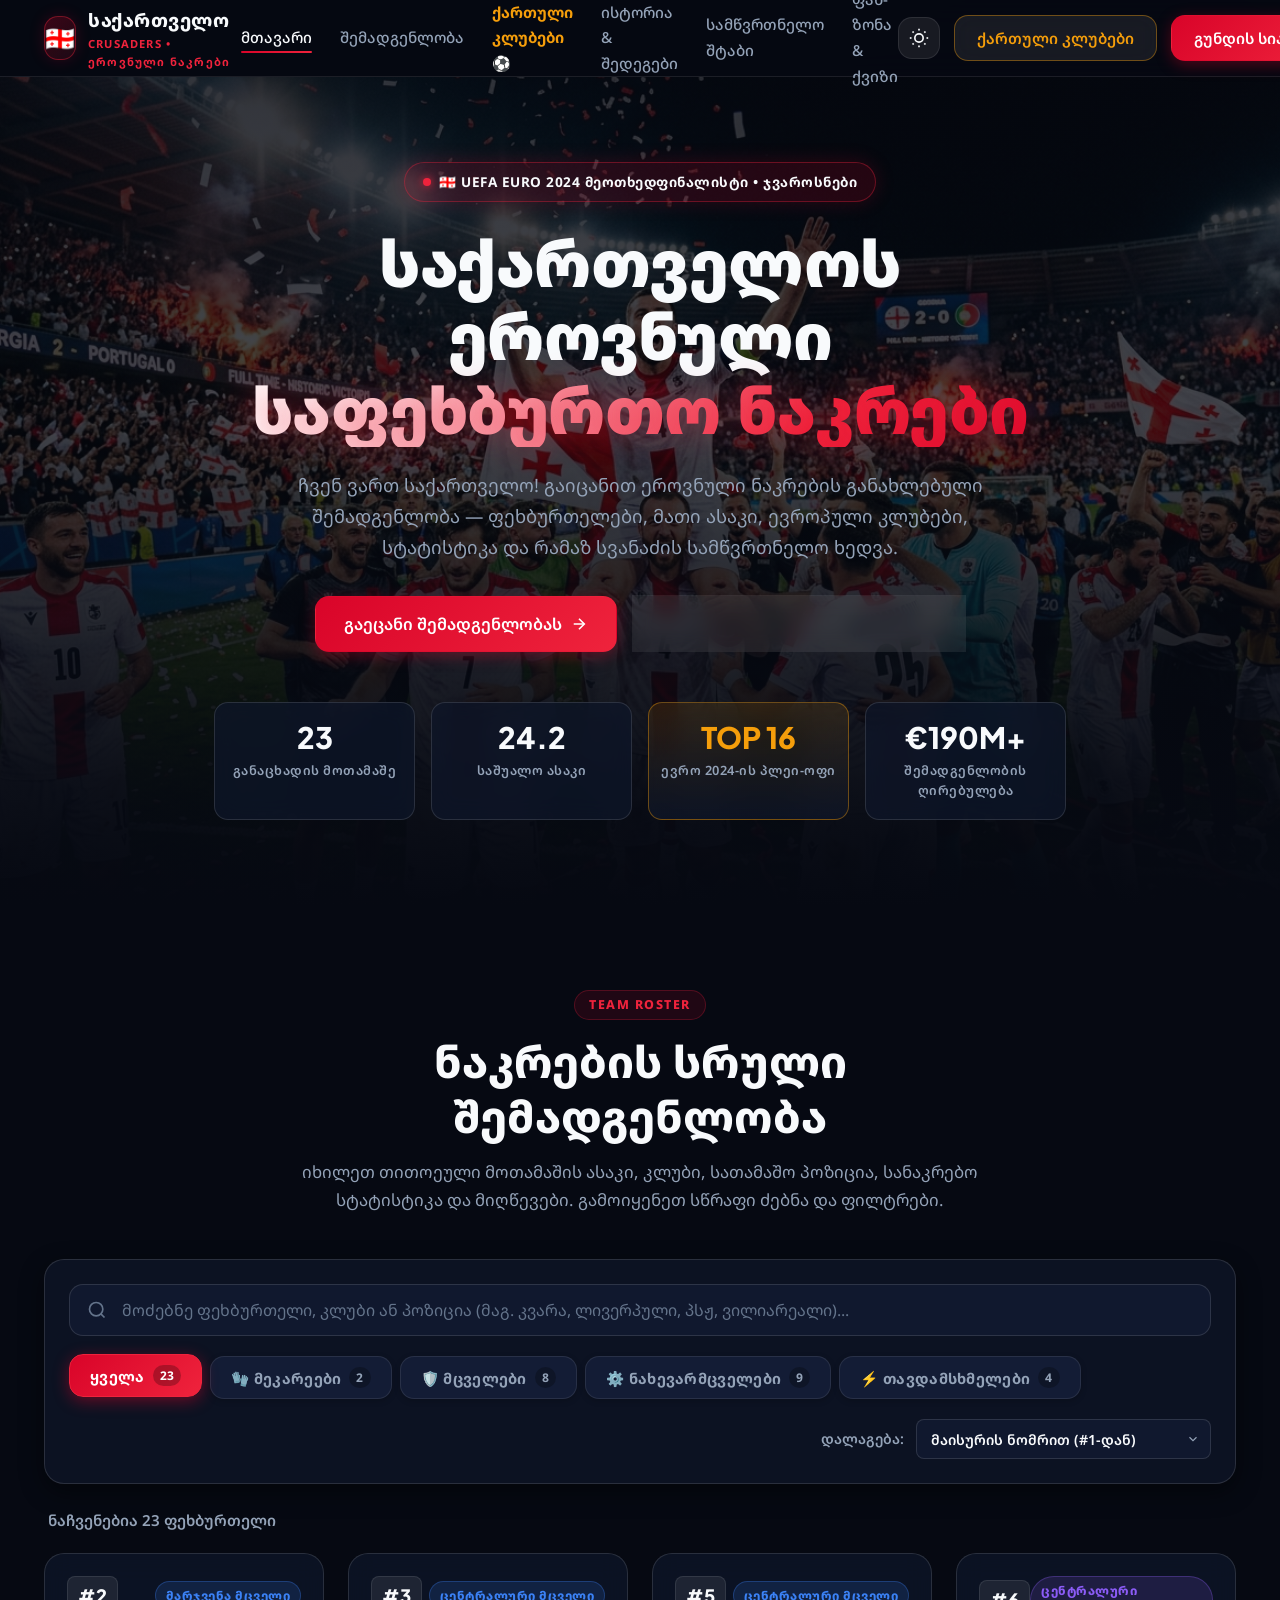
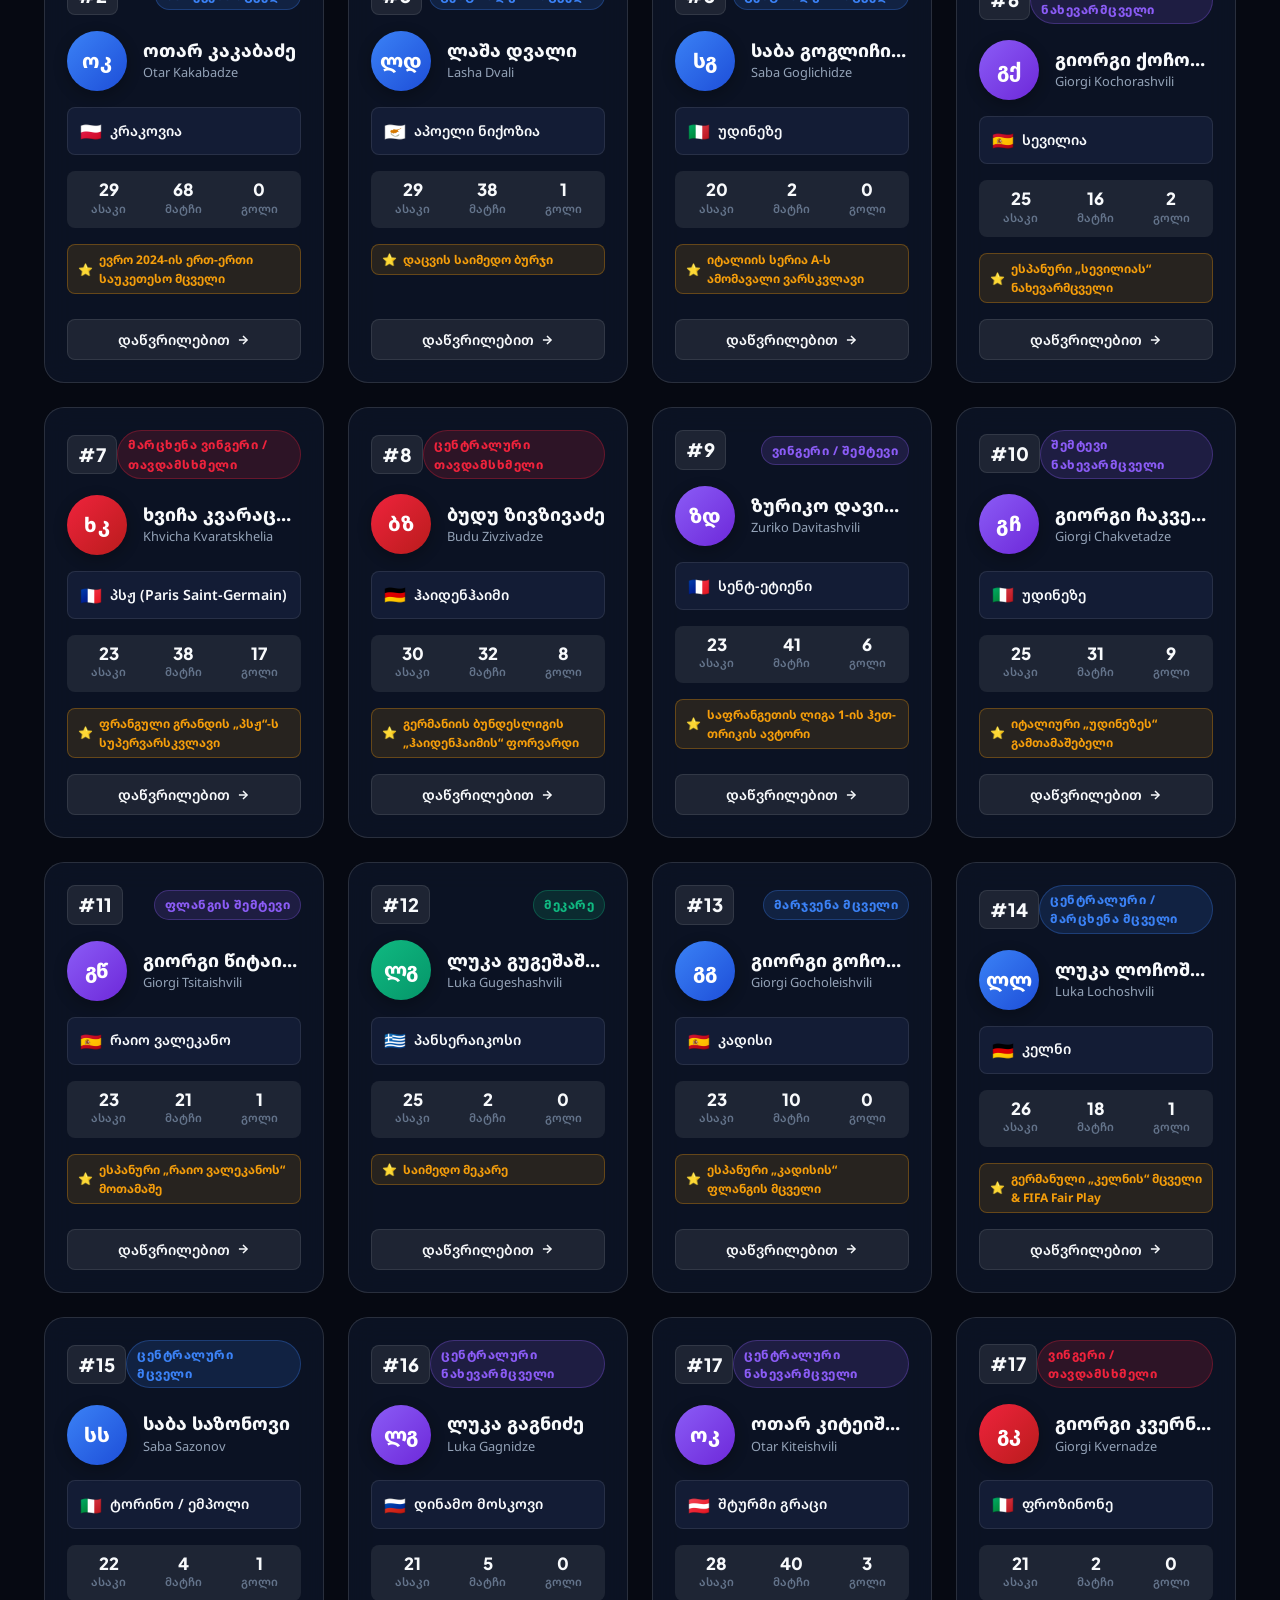
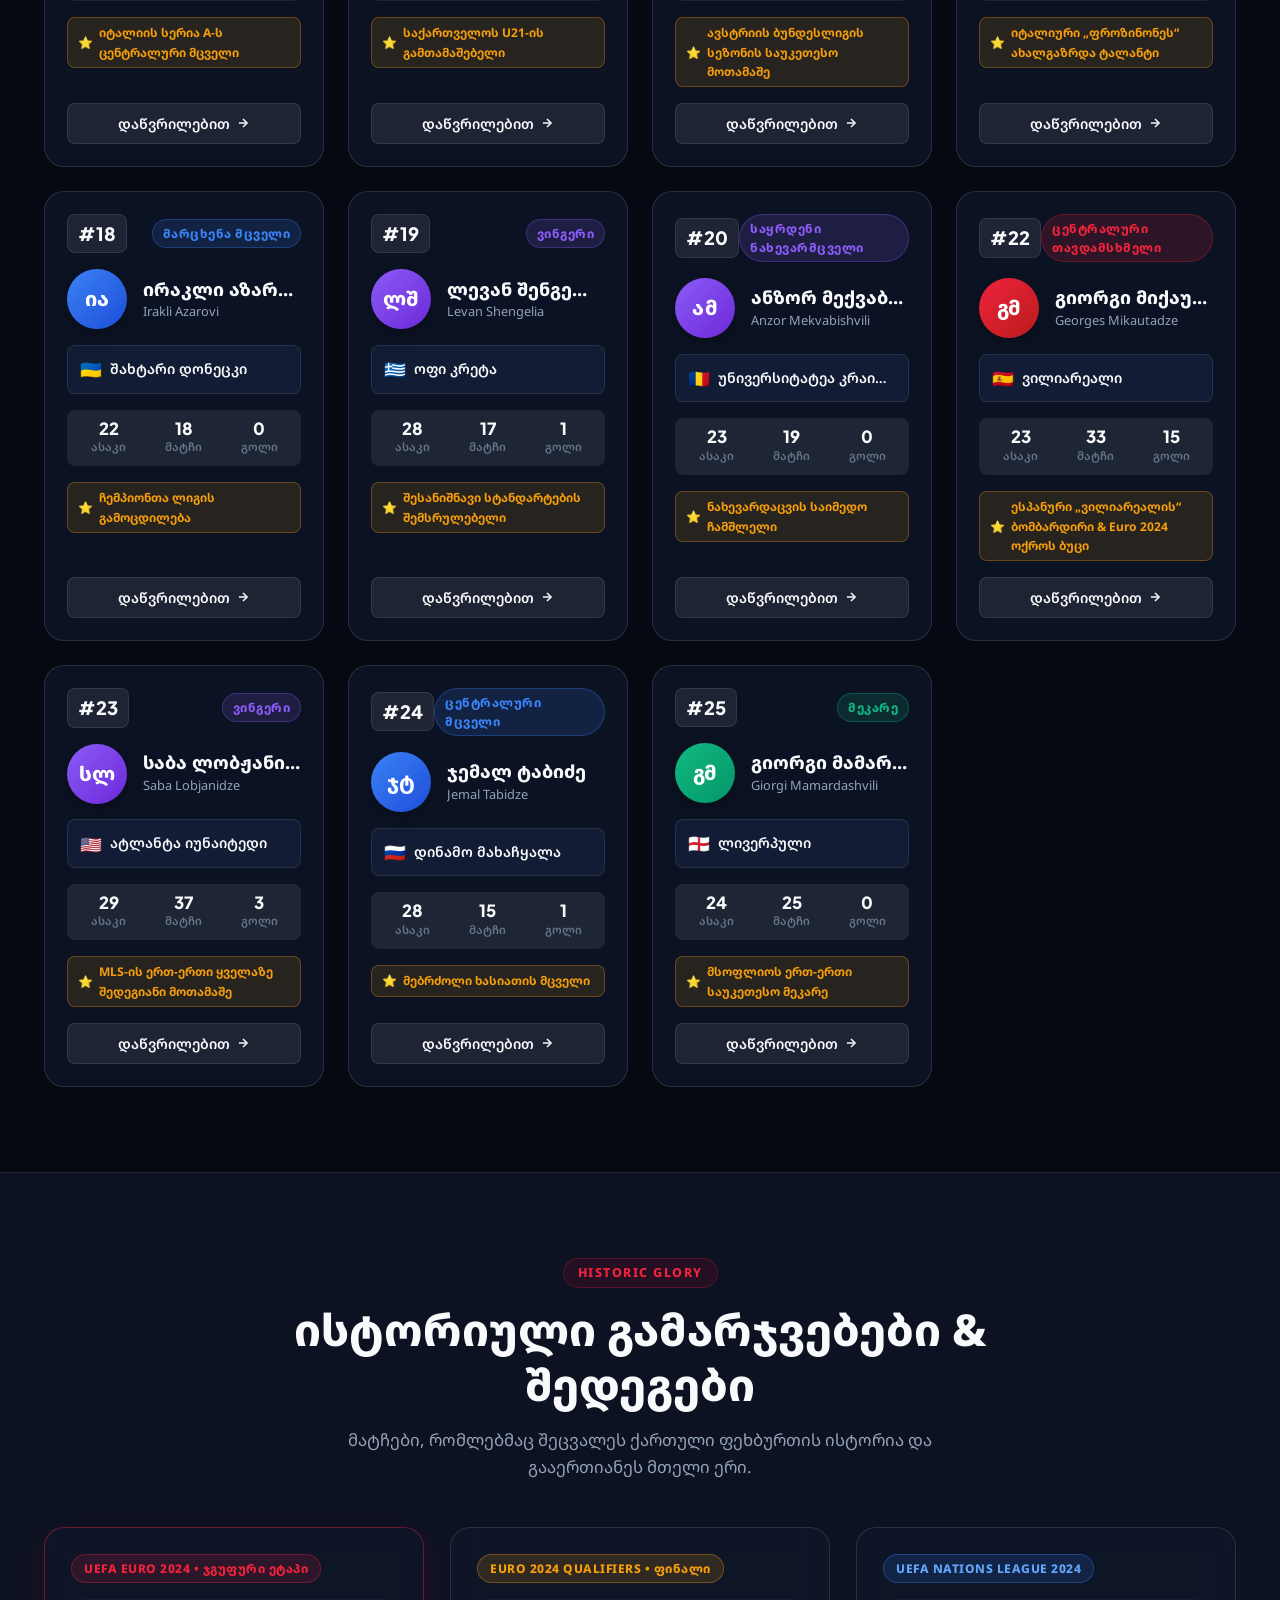
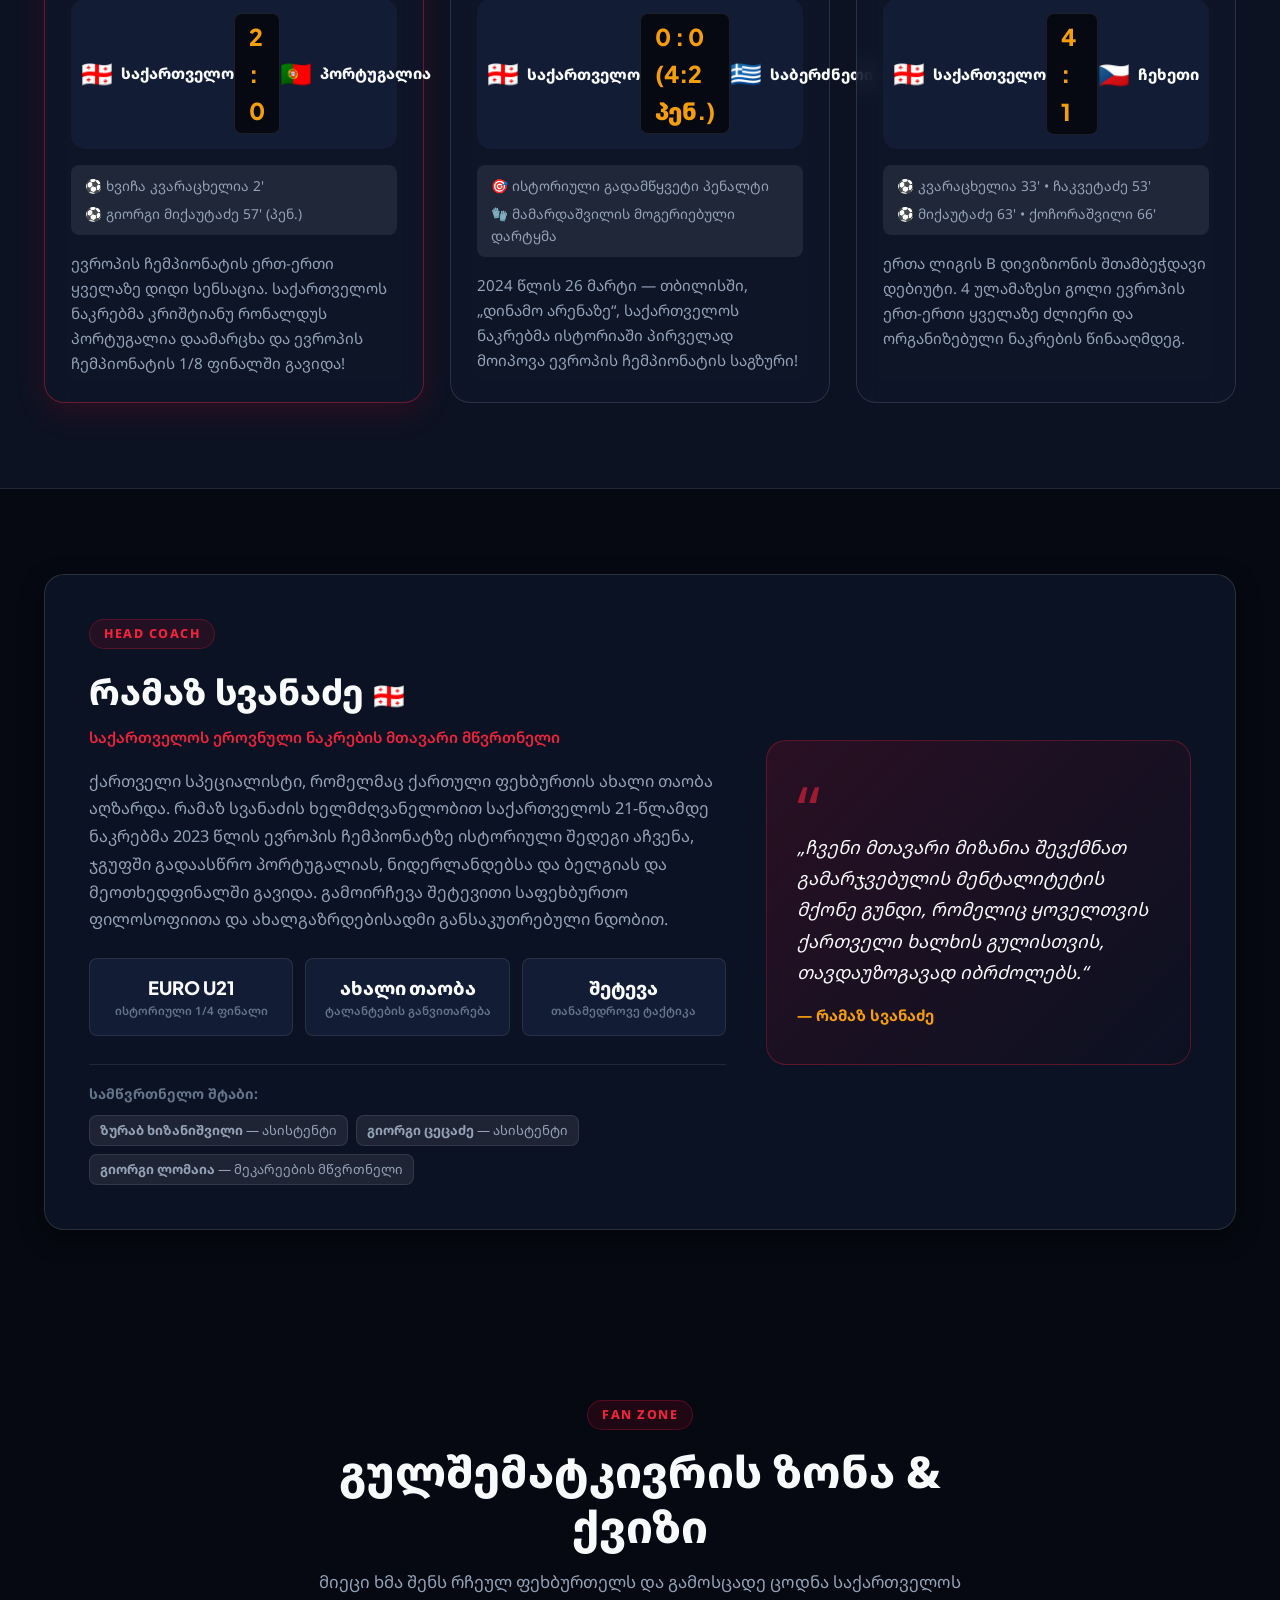
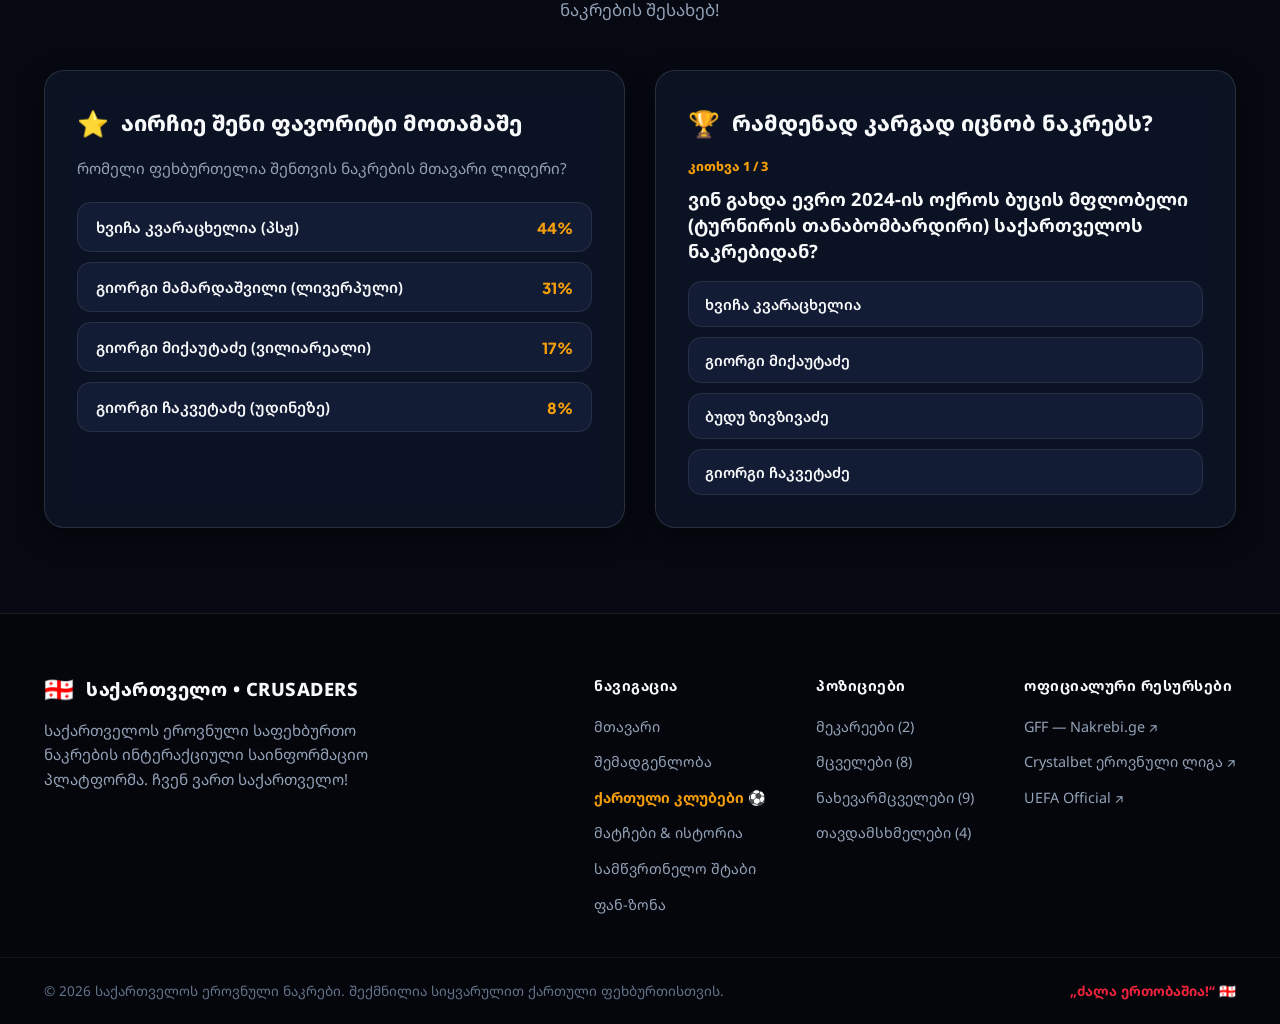
==== commit 80cc9d55: "Add files via upload" ====
--- a/index.html
+++ b/index.html
@@ -5,7 +5,7 @@
   <meta name="viewport" content="width=device-width, initial-scale=1.0">
   <title>საქართველოს ეროვნული საფეხბურთო ნაკრები — ოფიციალური პორტალი და შემადგენლობა</title>
   <meta name="description" content="საქართველოს ეროვნული საფეხბურთო ნაკრების (ჯვაროსნები) სრული შემადგენლობა, მოთამაშეების ასაკი, კლუბები, სტატისტიკა და უახლესი მატჩები.">
-  <meta name="keywords" content="საქართველოს ნაკრები, ფეხბურთი, კვარაცხელია, მამარდაშვილი, მიქაუტაძე, ევრო 2024, ჯვაროსნები, ვილი სანიოლი, ნაკრების შემადგენლობა">
+  <meta name="keywords" content="საქართველოს ნაკრები, ფეხბურთი, კვარაცხელია, მამარდაშვილი, მიქაუტაძე, ევრო 2024, ჯვაროსნები, რამაზ სვანაძე, ნაკრების შემადგენლობა">
   <link rel="icon" href="data:image/svg+xml,<svg xmlns='http://www.w3.org/2000/svg' viewBox='0 0 100 100'><text y='.9em' font-size='90'>🇬🇪</text></svg>">
 
   <!-- Google Fonts: Noto Sans Georgian & Plus Jakarta Sans -->
@@ -38,6 +38,7 @@
       <ul class="nav-links" id="nav-links">
         <li><a href="#hero" class="nav-link active" id="nav-link-hero">მთავარი</a></li>
         <li><a href="#squad" class="nav-link" id="nav-link-squad">შემადგენლობა</a></li>
+        <li><a href="clubs.html" class="nav-link clubs-highlight-link" id="nav-link-clubs">ქართული კლუბები ⚽</a></li>
         <li><a href="#history" class="nav-link" id="nav-link-history">ისტორია & შედეგები</a></li>
         <li><a href="#coach" class="nav-link" id="nav-link-coach">სამწვრთნელო შტაბი</a></li>
         <li><a href="#fanzone" class="nav-link" id="nav-link-fanzone">ფან-ზონა & ქვიზი</a></li>
@@ -64,6 +65,9 @@
         </button>
 
         <!-- CTA Button -->
+        <a href="clubs.html" class="btn btn-secondary nav-cta" id="nav-clubs-btn" style="border-color: rgba(245, 158, 11, 0.4); color: var(--geo-gold);">
+          <span>ქართული კლუბები</span>
+        </a>
         <a href="#squad" class="btn btn-primary nav-cta" id="nav-squad-btn">
           <span>გუნდის სია</span>
           <svg class="btn-arrow" viewBox="0 0 24 24" fill="none" stroke="currentColor" stroke-width="2.2">
@@ -86,11 +90,13 @@
       <ul class="mobile-links">
         <li><a href="#hero" class="mobile-link" id="mob-link-hero">მთავარი</a></li>
         <li><a href="#squad" class="mobile-link" id="mob-link-squad">შემადგენლობა</a></li>
+        <li><a href="clubs.html" class="mobile-link" id="mob-link-clubs" style="color: var(--geo-gold); font-weight: 700;">ქართული კლუბები ⚽</a></li>
         <li><a href="#history" class="mobile-link" id="mob-link-history">ისტორია & შედეგები</a></li>
         <li><a href="#coach" class="mobile-link" id="mob-link-coach">სამწვრთნელო შტაბი</a></li>
         <li><a href="#fanzone" class="mobile-link" id="mob-link-fanzone">ფან-ზონა & ქვიზი</a></li>
       </ul>
-      <div class="mobile-drawer-footer">
+      <div class="mobile-drawer-footer" style="display: flex; flex-direction: column; gap: 10px;">
+        <a href="clubs.html" class="btn btn-secondary w-full" id="mob-clubs-btn">ქართული კლუბების გვერდი</a>
         <a href="#squad" class="btn btn-primary w-full" id="mob-cta-btn">შემადგენლობის ნახვა</a>
       </div>
     </div>
@@ -116,7 +122,7 @@
         </h1>
 
         <p class="hero-description reveal-fade-up" style="animation-delay: 0.2s;">
-          ჩვენ ვართ საქართველო! გაიცანით ეროვნული ნაკრების სრული შემადგენლობა — ფეხბურთელები, მათი ასაკი, კლუბები, საერთაშორისო სტატისტიკა და ისტორიული მიღწევები ერთიან ინტერაქციულ პლატფორმაზე.
+          ჩვენ ვართ საქართველო! გაიცანით ეროვნული ნაკრების განახლებული შემადგენლობა — ფეხბურთელები, მათი ასაკი, ევროპული კლუბები, სტატისტიკა და რამაზ სვანაძის სამწვრთნელო ხედვა.
         </p>
 
         <div class="hero-actions reveal-fade-up" style="animation-delay: 0.3s;">
@@ -127,20 +133,19 @@
               <polyline points="12 5 19 12 12 19"></polyline>
             </svg>
           </a>
-          <a href="#history" class="btn btn-secondary btn-large" id="hero-history-btn">
-            <span class="btn-play-icon">⚽</span>
-            <span>ისტორიული მატჩები</span>
+          <a href="clubs.html" class="btn btn-secondary btn-large" id="hero-clubs-btn" style="border-color: rgba(245, 158, 11, 0.4); color: var(--geo-gold);">
+            <span>🇬🇪 ქართული კლუბების გვერდი</span>
           </a>
         </div>
 
         <!-- Quick Live Stat Bar -->
         <div class="hero-stats-grid reveal-fade-up" style="animation-delay: 0.4s;">
           <div class="stat-card">
-            <div class="stat-number">26+</div>
+            <div class="stat-number">23</div>
             <div class="stat-label">განაცხადის მოთამაშე</div>
           </div>
           <div class="stat-card">
-            <div class="stat-number">25.4</div>
+            <div class="stat-number">24.2</div>
             <div class="stat-label">საშუალო ასაკი</div>
           </div>
           <div class="stat-card highlight-stat">
@@ -148,7 +153,7 @@
             <div class="stat-label">ევრო 2024-ის პლეი-ოფი</div>
           </div>
           <div class="stat-card">
-            <div class="stat-number">€180M+</div>
+            <div class="stat-number">€190M+</div>
             <div class="stat-label">შემადგენლობის ღირებულება</div>
           </div>
         </div>
@@ -175,7 +180,7 @@
               <circle cx="11" cy="11" r="8"></circle>
               <line x1="21" y1="21" x2="16.65" y2="16.65"></line>
             </svg>
-            <input type="text" id="player-search" class="search-input" placeholder="მოძებნე ფეხბურთელი, კლუბი ან პოზიცია (მაგ. კვარა, ვალენსია, მამარდა)..." autocomplete="off">
+            <input type="text" id="player-search" class="search-input" placeholder="მოძებნე ფეხბურთელი, კლუბი ან პოზიცია (მაგ. კვარა, ლივერპული, პსჟ, ვილიარეალი)..." autocomplete="off">
             <button class="clear-search-btn" id="clear-search" aria-label="ძებნის გასუფთავება" style="display: none;">✕</button>
           </div>
 
@@ -183,23 +188,23 @@
           <div class="filter-tabs" id="position-filters" role="tablist">
             <button class="filter-tab active" data-position="ALL" role="tab" aria-selected="true" id="tab-all">
               <span>ყველა</span>
-              <span class="count-pill" id="count-all">26</span>
+              <span class="count-pill" id="count-all">23</span>
             </button>
             <button class="filter-tab" data-position="GK" role="tab" aria-selected="false" id="tab-gk">
               <span>🧤 მეკარეები</span>
-              <span class="count-pill" id="count-gk">3</span>
+              <span class="count-pill" id="count-gk">2</span>
             </button>
             <button class="filter-tab" data-position="DEF" role="tab" aria-selected="false" id="tab-def">
               <span>🛡️ მცველები</span>
-              <span class="count-pill" id="count-def">10</span>
+              <span class="count-pill" id="count-def">8</span>
             </button>
             <button class="filter-tab" data-position="MID" role="tab" aria-selected="false" id="tab-mid">
               <span>⚙️ ნახევარმცველები</span>
-              <span class="count-pill" id="count-mid">10</span>
+              <span class="count-pill" id="count-mid">9</span>
             </button>
             <button class="filter-tab" data-position="FWD" role="tab" aria-selected="false" id="tab-fwd">
               <span>⚡ თავდამსხმელები</span>
-              <span class="count-pill" id="count-fwd">3</span>
+              <span class="count-pill" id="count-fwd">4</span>
             </button>
           </div>
 
@@ -220,7 +225,7 @@
 
         <!-- Active Filter Status Indicator -->
         <div class="filter-status-row">
-          <span class="results-text" id="results-count">ნაჩვენებია 26 ფეხბურთელი</span>
+          <span class="results-text" id="results-count">ნაჩვენებია 23 ფეხბურთელი</span>
           <button class="reset-filter-btn" id="reset-filter-btn" style="display: none;">ყველას ნახვა</button>
         </div>
 
@@ -233,7 +238,7 @@
         <div class="no-results-box" id="no-results" style="display: none;">
           <div class="no-results-icon">🔍</div>
           <h3>ფეხბურთელი ვერ მოიძებნა</h3>
-          <p>სცადეთ სხვა საძიებო სიტყვა (მაგალითად: „ხვიჩა“, „მიქაუტაძე“, „Napoli“, „კაშია“).</p>
+          <p>სცადეთ სხვა საძიებო სიტყვა (მაგალითად: „ხვიჩა“, „მიქაუტაძე“, „პსჟ“, „ლივერპული“, „უდინეზე“).</p>
           <button class="btn btn-secondary" id="empty-reset-btn">ფილტრის გასუფთავება</button>
         </div>
       </div>
@@ -289,7 +294,7 @@
               </div>
             </div>
             <div class="scorers-list">
-              <div class="scorer">🎯 ნიკა კვეკვესკირის გადამწყვეტი პენალტი</div>
+              <div class="scorer">🎯 ისტორიული გადამწყვეტი პენალტი</div>
               <div class="scorer">🧤 მამარდაშვილის მოგერიებული დარტყმა</div>
             </div>
             <p class="history-desc">
@@ -323,31 +328,31 @@
       </div>
     </section>
 
-    <!-- COACH & STAFF SECTION -->
+    <!-- COACH & STAFF SECTION (Updated to Ramaz Svanadze) -->
     <section class="section coach-section" id="coach">
       <div class="container">
         <div class="coach-wrapper">
           <div class="coach-info">
             <div class="sub-badge">HEAD COACH</div>
-            <h2 class="coach-name">ვილი სანიოლი <span class="french-flag">🇫🇷</span></h2>
-            <div class="coach-role">საქართველოს ეროვნული ნაკრების მთავარი მწვრთნელი (2021-დღემდე)</div>
+            <h2 class="coach-name">რამაზ სვანაძე <span class="flag-icon" style="font-size: 1.6rem; vertical-align: middle;">🇬🇪</span></h2>
+            <div class="coach-role">საქართველოს ეროვნული ნაკრების მთავარი მწვრთნელი</div>
             
             <p class="coach-bio">
-              ლეგენდარულმა ფრანგმა სპეციალისტმა და მიუნხენის „ბაიერნის“ ყოფილმა ვარსკვლავმა საქართველოს ნაკრებში შექმნა შეუპოვარი, დისციპლინირებული და მებრძოლი სული. სწორედ სანიოლის ხელმძღვანელობით ნაკრებმა ისტორიაში უდიდეს მწვერვალს მიაღწია და ევრო 2024-ის 16 საუკეთესო გუნდს შორის მოხვდა.
+              ქართველი სპეციალისტი, რომელმაც ქართული ფეხბურთის ახალი თაობა აღზარდა. რამაზ სვანაძის ხელმძღვანელობით საქართველოს 21-წლამდე ნაკრებმა 2023 წლის ევროპის ჩემპიონატზე ისტორიული შედეგი აჩვენა, ჯგუფში გადაასწრო პორტუგალიას, ნიდერლანდებსა და ბელგიას და მეოთხედფინალში გავიდა. გამოირჩევა შეტევითი საფეხბურთო ფილოსოფიითა და ახალგაზრდებისადმი განსაკუთრებული ნდობით.
             </p>
 
             <div class="coach-stats-grid">
               <div class="coach-stat-item">
-                <div class="c-num">Euro 2024</div>
-                <div class="c-txt">ისტორიული გასვლა</div>
+                <div class="c-num">EURO U21</div>
+                <div class="c-txt">ისტორიული 1/4 ფინალი</div>
               </div>
               <div class="coach-stat-item">
-                <div class="c-num">50%+</div>
-                <div class="c-txt">მოგების მაჩვენებელი</div>
+                <div class="c-num">ახალი თაობა</div>
+                <div class="c-txt">ტალანტების განვითარება</div>
               </div>
               <div class="coach-stat-item">
-                <div class="c-num">B ლიგა</div>
-                <div class="c-txt">ერთა ლიგის დაწინაურება</div>
+                <div class="c-num">შეტევა</div>
+                <div class="c-txt">თანამედროვე ტაქტიკა</div>
               </div>
             </div>
 
@@ -355,7 +360,7 @@
               <h4 class="crew-title">სამწვრთნელო შტაბი:</h4>
               <div class="crew-badges">
                 <span class="crew-pill"><strong>ზურაბ ხიზანიშვილი</strong> — ასისტენტი</span>
-                <span class="crew-pill"><strong>ადელ შელი</strong> — ასისტენტი</span>
+                <span class="crew-pill"><strong>გიორგი ცეცაძე</strong> — ასისტენტი</span>
                 <span class="crew-pill"><strong>გიორგი ლომაია</strong> — მეკარეების მწვრთნელი</span>
               </div>
             </div>
@@ -364,9 +369,9 @@
           <div class="coach-quote-box">
             <div class="quote-mark">“</div>
             <blockquote class="coach-quote">
-              „ქართველ ფეხბურთელებს აქვთ უსაზღვრო გული და ტალანტი. ჩვენ დავამტკიცეთ, რომ როდესაც მთელი ქვეყანა ერთად დგას, შეუძლებელი არაფერია.“
+              „ჩვენი მთავარი მიზანია შევქმნათ გამარჯვებულის მენტალიტეტის მქონე გუნდი, რომელიც ყოველთვის ქართველი ხალხის გულისთვის, თავდაუზოგავად იბრძოლებს.“
             </blockquote>
-            <div class="quote-author">— ვილი სანიოლი</div>
+            <div class="quote-author">— რამაზ სვანაძე</div>
           </div>
         </div>
       </div>
@@ -394,19 +399,19 @@
             
             <div class="poll-options" id="poll-options">
               <button class="poll-btn" data-player="kvara">
-                <span class="p-name">ხვიჩა კვარაცხელია</span>
-                <span class="p-pct" id="vote-kvara">46%</span>
+                <span class="p-name">ხვიჩა კვარაცხელია (პსჟ)</span>
+                <span class="p-pct" id="vote-kvara">44%</span>
               </button>
               <button class="poll-btn" data-player="mamarda">
-                <span class="p-name">გიორგი მამარდაშვილი</span>
-                <span class="p-pct" id="vote-mamarda">31%</span>
+                <span class="p-name">გიორგი მამარდაშვილი (ლივერპული)</span>
+                <span class="p-pct" id="vote-mamarda">32%</span>
               </button>
               <button class="poll-btn" data-player="mikautadze">
-                <span class="p-name">გიორგი მიქაუტაძე</span>
-                <span class="p-pct" id="vote-mikautadze">15%</span>
+                <span class="p-name">გიორგი მიქაუტაძე (ვილიარეალი)</span>
+                <span class="p-pct" id="vote-mikautadze">16%</span>
               </button>
               <button class="poll-btn" data-player="chakve">
-                <span class="p-name">გიორგი ჩაკვეტაძე</span>
+                <span class="p-name">გიორგი ჩაკვეტაძე (უდინეზე)</span>
                 <span class="p-pct" id="vote-chakve">8%</span>
               </button>
             </div>
@@ -469,6 +474,7 @@
           <ul class="col-links">
             <li><a href="#hero">მთავარი</a></li>
             <li><a href="#squad">შემადგენლობა</a></li>
+            <li><a href="clubs.html" style="color: var(--geo-gold); font-weight: 700;">ქართული კლუბები ⚽</a></li>
             <li><a href="#history">მატჩები & ისტორია</a></li>
             <li><a href="#coach">სამწვრთნელო შტაბი</a></li>
             <li><a href="#fanzone">ფან-ზონა</a></li>
@@ -478,10 +484,10 @@
         <div class="footer-col">
           <div class="col-title">პოზიციები</div>
           <ul class="col-links">
-            <li><a href="#squad" onclick="window.filterByPosition('GK')">მეკარეები (3)</a></li>
-            <li><a href="#squad" onclick="window.filterByPosition('DEF')">მცველები (10)</a></li>
-            <li><a href="#squad" onclick="window.filterByPosition('MID')">ნახევარმცველები (10)</a></li>
-            <li><a href="#squad" onclick="window.filterByPosition('FWD')">თავდამსხმელები (3)</a></li>
+            <li><a href="#squad" onclick="window.filterByPosition('GK')">მეკარეები (2)</a></li>
+            <li><a href="#squad" onclick="window.filterByPosition('DEF')">მცველები (8)</a></li>
+            <li><a href="#squad" onclick="window.filterByPosition('MID')">ნახევარმცველები (9)</a></li>
+            <li><a href="#squad" onclick="window.filterByPosition('FWD')">თავდამსხმელები (4)</a></li>
           </ul>
         </div>
 
@@ -489,8 +495,8 @@
           <div class="col-title">ოფიციალური რესურსები</div>
           <ul class="col-links">
             <li><a href="https://nakrebi.ge" target="_blank" rel="noopener noreferrer">GFF — Nakrebi.ge ↗</a></li>
+            <li><a href="https://erovnuliliga.ge" target="_blank" rel="noopener noreferrer">Crystalbet ეროვნული ლიგა ↗</a></li>
             <li><a href="https://uefa.com" target="_blank" rel="noopener noreferrer">UEFA Official ↗</a></li>
-            <li><a href="https://transfermarkt.com" target="_blank" rel="noopener noreferrer">Transfermarkt ↗</a></li>
           </ul>
         </div>
       </div>
--- a/style.css
+++ b/style.css
@@ -1954,7 +1954,401 @@
     gap: 30px;
   }
 
-  .footer-links-group {
-    gap: 30px;
-  }
-}
+}
+
+/* --------------------------------------------------------------------------
+   14. Georgian Football Clubs (clubs.html) Specific Styles
+   -------------------------------------------------------------------------- */
+.clubs-highlight-link {
+  color: var(--geo-gold) !important;
+  font-weight: 700;
+}
+
+.clubs-grid {
+  display: grid;
+  grid-template-columns: repeat(auto-fill, minmax(340px, 1fr));
+  gap: 26px;
+}
+
+.club-card {
+  position: relative;
+  background: var(--bg-card);
+  border: 1px solid var(--border-card);
+  border-radius: var(--radius-lg);
+  padding: 24px;
+  display: flex;
+  flex-direction: column;
+  gap: 16px;
+  backdrop-filter: blur(14px);
+  transition: var(--transition);
+  cursor: pointer;
+  overflow: hidden;
+}
+
+.club-card:hover {
+  transform: translateY(-6px);
+  border-color: var(--geo-gold);
+  background: var(--bg-card-hover);
+  box-shadow: 0 16px 36px rgba(0, 0, 0, 0.45);
+}
+
+.club-header-row {
+  display: flex;
+  align-items: center;
+  justify-content: space-between;
+}
+
+.club-city-tag {
+  display: inline-flex;
+  align-items: center;
+  gap: 5px;
+  font-size: 0.78rem;
+  font-weight: 700;
+  padding: 4px 10px;
+  border-radius: var(--radius-full);
+  background: rgba(245, 158, 11, 0.12);
+  color: var(--geo-gold);
+  border: 1px solid rgba(245, 158, 11, 0.3);
+}
+
+.club-year-tag {
+  font-size: 0.8rem;
+  font-weight: 700;
+  color: var(--text-muted);
+}
+
+.club-identity {
+  display: flex;
+  align-items: center;
+  gap: 16px;
+}
+
+.club-crest {
+  width: 60px;
+  height: 60px;
+  border-radius: var(--radius-md);
+  display: flex;
+  align-items: center;
+  justify-content: center;
+  font-size: 1.8rem;
+  box-shadow: 0 4px 14px rgba(0, 0, 0, 0.3);
+  flex-shrink: 0;
+  border: 1px solid rgba(255, 255, 255, 0.15);
+}
+
+.club-names {
+  display: flex;
+  flex-direction: column;
+  min-width: 0;
+}
+
+.club-name-ka {
+  font-size: 1.25rem;
+  font-weight: 800;
+  color: var(--text-main);
+  line-height: 1.25;
+}
+
+.club-name-en {
+  font-size: 0.82rem;
+  color: var(--text-secondary);
+}
+
+.club-stadium-box {
+  display: flex;
+  align-items: center;
+  gap: 10px;
+  background: var(--bg-surface-elevated);
+  padding: 10px 14px;
+  border-radius: var(--radius-sm);
+  border: 1px solid var(--border-subtle);
+  font-size: 0.86rem;
+}
+
+.stadium-icon {
+  font-size: 1.1rem;
+}
+
+.stadium-info {
+  display: flex;
+  flex-direction: column;
+}
+
+.stadium-name {
+  font-weight: 700;
+  color: var(--text-main);
+}
+
+.stadium-cap {
+  font-size: 0.75rem;
+  color: var(--text-muted);
+}
+
+.club-trophies-row {
+  display: flex;
+  flex-wrap: wrap;
+  gap: 8px;
+}
+
+.trophy-badge {
+  font-size: 0.78rem;
+  font-weight: 700;
+  padding: 4px 10px;
+  border-radius: var(--radius-sm);
+  background: var(--bg-pill);
+  border: 1px solid var(--border-subtle);
+  color: var(--text-main);
+}
+
+.trophy-badge.euro-winner {
+  background: linear-gradient(135deg, rgba(245, 158, 11, 0.25), rgba(217, 4, 41, 0.2));
+  border-color: rgba(245, 158, 11, 0.5);
+  color: var(--geo-gold);
+}
+
+.club-desc {
+  font-size: 0.9rem;
+  color: var(--text-secondary);
+  line-height: 1.6;
+}
+
+.club-legends-box {
+  display: flex;
+  align-items: center;
+  gap: 6px;
+  font-size: 0.82rem;
+  color: var(--text-muted);
+  border-top: 1px solid var(--border-subtle);
+  padding-top: 12px;
+  margin-top: auto;
+}
+
+.club-legends-title {
+  font-weight: 700;
+  color: var(--text-secondary);
+}
+
+/* --------------------------------------------------------------------------
+   15. Super-Convenient Selectors (Top View Switcher & Quick Filters Toolbar)
+   -------------------------------------------------------------------------- */
+/* Top Header Segmented Page Switcher */
+.top-view-switcher {
+  display: flex;
+  align-items: center;
+  background: var(--bg-surface-elevated);
+  border: 1px solid var(--border-card);
+  padding: 4px;
+  border-radius: var(--radius-full);
+  gap: 4px;
+  box-shadow: var(--shadow-sm);
+}
+
+.switcher-pill {
+  display: inline-flex;
+  align-items: center;
+  gap: 8px;
+  padding: 7px 16px;
+  border-radius: var(--radius-full);
+  font-size: 0.88rem;
+  font-weight: 700;
+  color: var(--text-secondary);
+  transition: var(--transition);
+  text-decoration: none;
+}
+
+.switcher-pill:hover {
+  color: var(--text-main);
+  background: rgba(255, 255, 255, 0.08);
+}
+
+.switcher-pill.active {
+  background: linear-gradient(135deg, var(--geo-red), var(--geo-red-light));
+  color: #ffffff;
+  box-shadow: 0 4px 14px rgba(217, 4, 41, 0.4);
+}
+
+.switcher-pill.active.clubs-active {
+  background: linear-gradient(135deg, #d97706, #f59e0b);
+  box-shadow: 0 4px 14px rgba(245, 158, 11, 0.4);
+  color: #0f172a;
+}
+
+.switcher-badge {
+  font-size: 0.72rem;
+  font-weight: 800;
+  padding: 2px 7px;
+  border-radius: var(--radius-full);
+  background: rgba(0, 0, 0, 0.3);
+  color: #ffffff;
+}
+
+.clubs-active .switcher-badge {
+  background: rgba(0, 0, 0, 0.2);
+  color: #0f172a;
+}
+
+/* Quick Search Preset Tag Chips */
+.quick-tags-row {
+  display: flex;
+  align-items: center;
+  gap: 8px;
+  flex-wrap: wrap;
+  padding-top: 4px;
+}
+
+.quick-tags-label {
+  font-size: 0.78rem;
+  font-weight: 700;
+  color: var(--text-muted);
+  text-transform: uppercase;
+  letter-spacing: 0.5px;
+}
+
+.quick-tag-chip {
+  background: var(--bg-pill);
+  border: 1px solid var(--border-subtle);
+  border-radius: var(--radius-full);
+  padding: 4px 12px;
+  font-size: 0.8rem;
+  font-weight: 600;
+  color: var(--text-secondary);
+  cursor: pointer;
+  transition: var(--transition);
+}
+
+.quick-tag-chip:hover {
+  background: var(--border-subtle);
+  border-color: var(--geo-red-light);
+  color: var(--text-main);
+  transform: translateY(-1px);
+}
+
+.quick-tag-chip.active-tag {
+  background: rgba(217, 4, 41, 0.2);
+  border-color: var(--geo-red-light);
+  color: #ffffff;
+}
+
+/* Enhanced Position Filter Tabs */
+.filter-tabs-wrapper {
+  display: flex;
+  flex-direction: column;
+  gap: 10px;
+}
+
+.filter-section-title {
+  font-size: 0.82rem;
+  font-weight: 800;
+  color: var(--text-muted);
+  text-transform: uppercase;
+  letter-spacing: 0.8px;
+  display: flex;
+  align-items: center;
+  gap: 6px;
+}
+
+.filter-tabs {
+  display: flex;
+  align-items: center;
+  gap: 8px;
+  flex-wrap: wrap;
+}
+
+.filter-tab {
+  padding: 10px 20px;
+  font-size: 0.92rem;
+  font-weight: 700;
+  letter-spacing: 0.3px;
+  border-radius: var(--radius-md);
+  border: 1px solid var(--border-subtle);
+  background: var(--bg-surface-elevated);
+  box-shadow: 0 2px 6px rgba(0, 0, 0, 0.2);
+}
+
+.filter-tab:hover {
+  transform: translateY(-2px);
+  border-color: var(--border-highlight);
+  box-shadow: var(--shadow-sm);
+}
+
+.filter-tab.active {
+  transform: translateY(-2px);
+}
+
+.filter-tab.active[data-position="ALL"] {
+  background: linear-gradient(135deg, var(--geo-red), var(--geo-red-light));
+  border-color: var(--geo-red-light);
+  box-shadow: 0 4px 16px rgba(217, 4, 41, 0.45);
+}
+
+.filter-tab.active[data-position="GK"] {
+  background: linear-gradient(135deg, #059669, #10b981);
+  border-color: #34d399;
+  box-shadow: 0 4px 16px rgba(16, 185, 129, 0.45);
+}
+
+.filter-tab.active[data-position="DEF"] {
+  background: linear-gradient(135deg, #1d4ed8, #3b82f6);
+  border-color: #60a5fa;
+  box-shadow: 0 4px 16px rgba(59, 130, 246, 0.45);
+}
+
+.filter-tab.active[data-position="MID"] {
+  background: linear-gradient(135deg, #6d28d9, #8b5cf6);
+  border-color: #a78bfa;
+  box-shadow: 0 4px 16px rgba(139, 92, 246, 0.45);
+}
+
+.filter-tab.active[data-position="FWD"] {
+  background: linear-gradient(135deg, #b91c1c, #ef233c);
+  border-color: #f87171;
+  box-shadow: 0 4px 16px rgba(239, 35, 60, 0.45);
+}
+
+/* 1-Tap Quick Sort Chips */
+.sort-chips-bar {
+  display: flex;
+  align-items: center;
+  justify-content: space-between;
+  gap: 12px;
+  flex-wrap: wrap;
+  padding-top: 14px;
+  border-top: 1px solid var(--border-subtle);
+}
+
+.sort-chips-group {
+  display: flex;
+  align-items: center;
+  gap: 8px;
+  flex-wrap: wrap;
+}
+
+.sort-chip-btn {
+  display: inline-flex;
+  align-items: center;
+  gap: 6px;
+  padding: 7px 14px;
+  background: var(--bg-surface-elevated);
+  border: 1px solid var(--border-subtle);
+  border-radius: var(--radius-full);
+  color: var(--text-secondary);
+  font-size: 0.85rem;
+  font-weight: 600;
+  cursor: pointer;
+  transition: var(--transition);
+}
+
+.sort-chip-btn:hover {
+  background: var(--border-subtle);
+  color: var(--text-main);
+  border-color: var(--border-highlight);
+  transform: translateY(-1px);
+}
+
+.sort-chip-btn.active {
+  background: rgba(245, 158, 11, 0.15);
+  border-color: var(--geo-gold);
+  color: var(--geo-gold);
+  font-weight: 700;
+  box-shadow: 0 2px 10px rgba(245, 158, 11, 0.25);
+}
